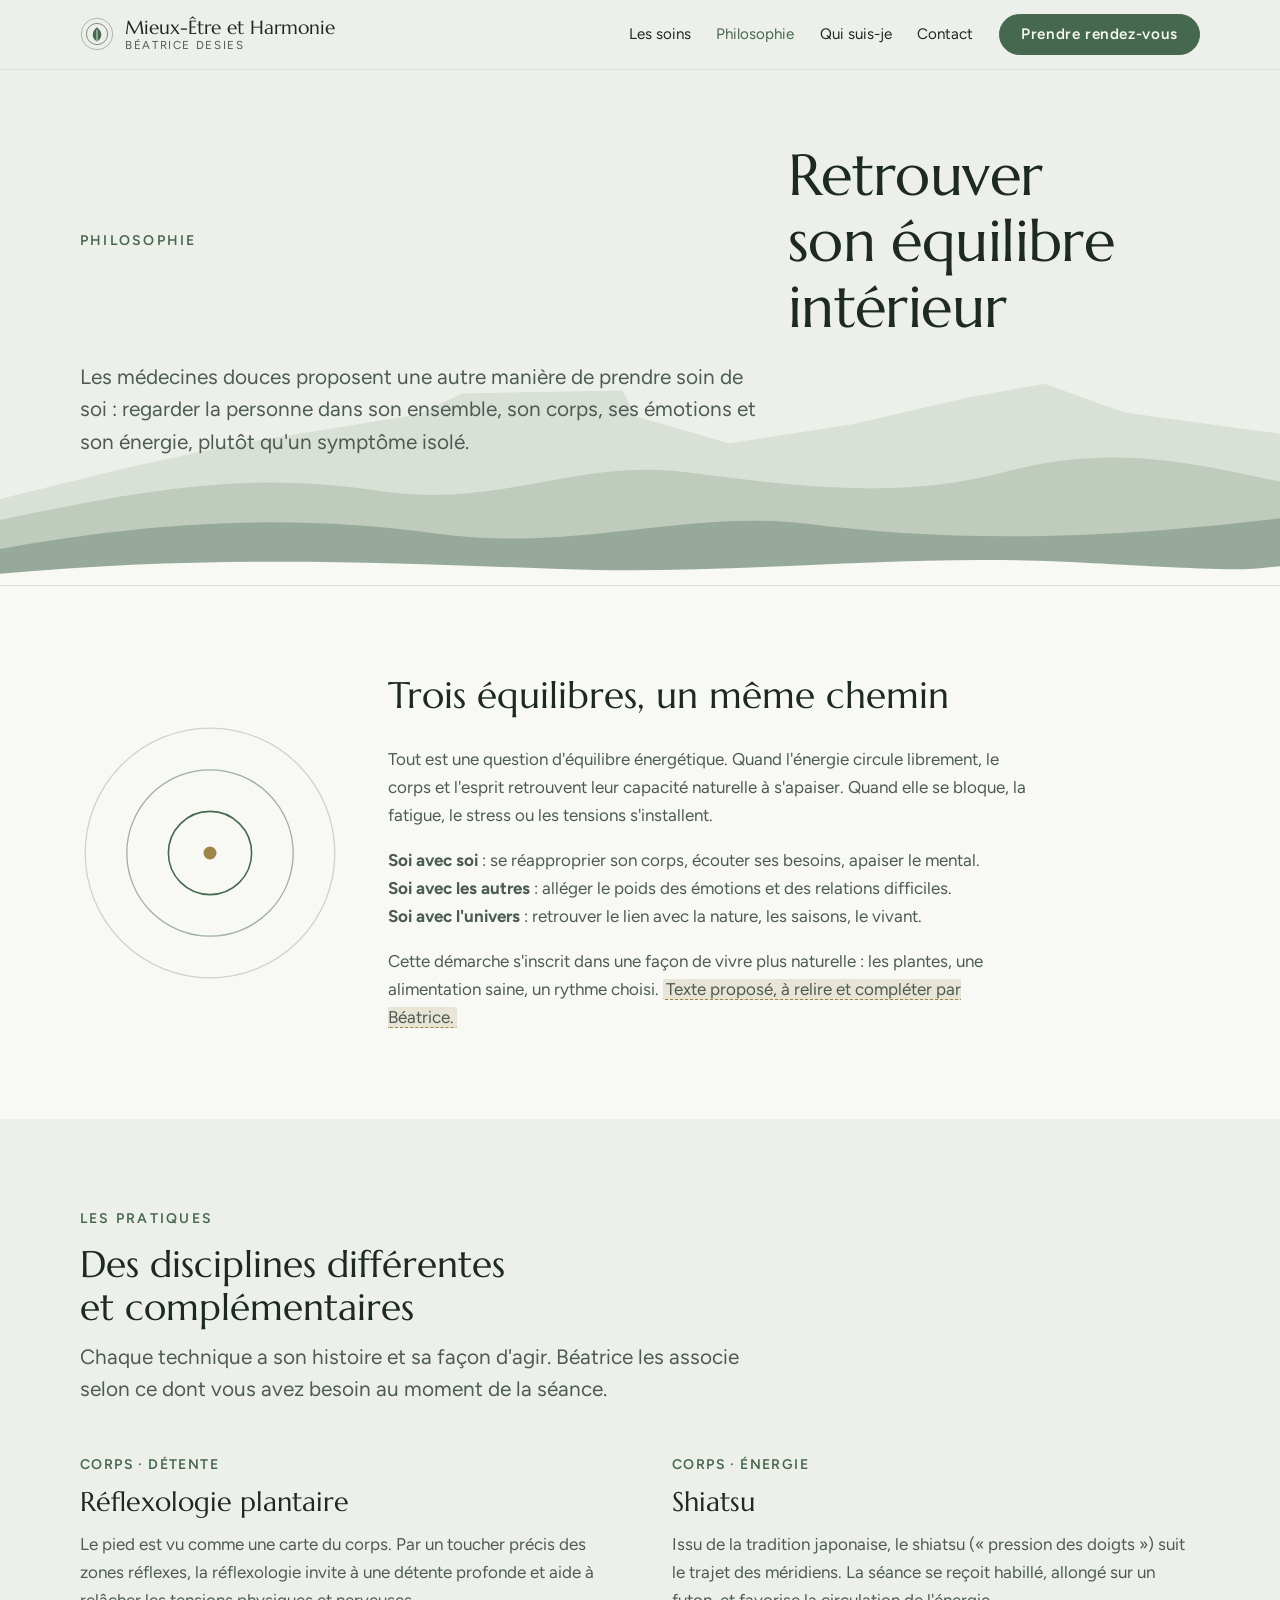
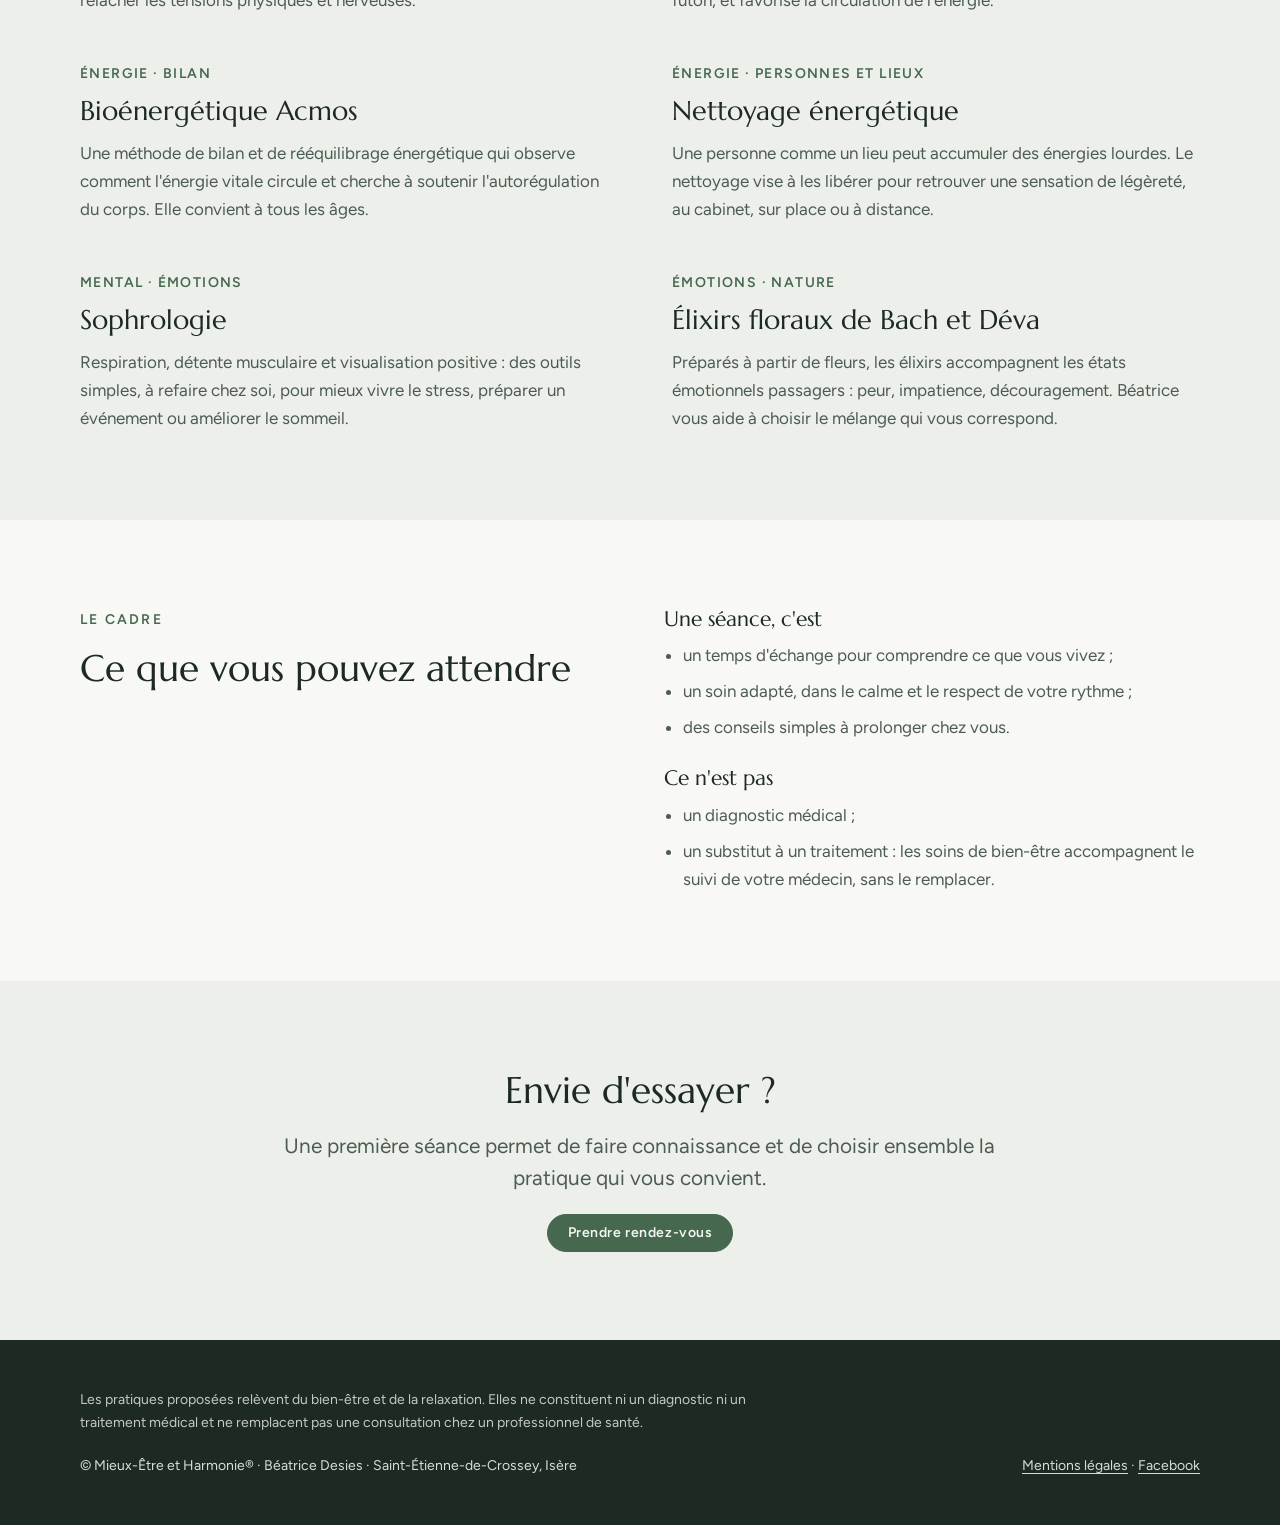
==== philosophie.html @ a3077637 "Maquette initiale du site Mieux-Être et Harmonie Accueil (soins, tarifs, réservation, FAQ, contact)," ====
<!doctype html>
<html lang="fr">
<head>
<meta charset="utf-8">
<meta name="viewport" content="width=device-width, initial-scale=1, viewport-fit=cover">
<title>Philosophie et pratiques : réflexologie, shiatsu, bioénergétique | Mieux-Être et Harmonie</title>
<meta name="claude:viewport-fit-sides" content="cover">
<meta name="description" content="L'approche de Béatrice Desies : l'équilibre énergétique avec soi, avec les autres et avec l'univers. Découvrez la réflexologie plantaire, le shiatsu, la bioénergétique Acmos, le nettoyage énergétique, la sophrologie et les élixirs floraux.">
<link rel="canonical" href="https://www.mieux-etreetharmonie.com/philosophie.html">
<link rel="icon" href="assets/favicon.svg" type="image/svg+xml">
<link rel="preconnect" href="https://fonts.googleapis.com">
<link rel="preconnect" href="https://fonts.gstatic.com" crossorigin>
<link rel="stylesheet" href="https://fonts.googleapis.com/css2?family=Figtree:wght@400;500;600&family=Marcellus&display=swap">
<link rel="stylesheet" href="assets/style.css">
</head>
<body>

<header class="site-header">
  <div class="wrap">
    <a class="brand" href="index.html" aria-label="Mieux-Être et Harmonie, accueil">
      <svg class="brand-mark" viewBox="0 0 40 40" aria-hidden="true" fill="none" stroke="currentColor">
        <circle cx="20" cy="20" r="18.5" stroke-width="1" opacity=".35"/>
        <circle cx="20" cy="20" r="12.5" stroke-width="1" opacity=".6"/>
        <path d="M20 29c-5-3-6.5-8-3.5-13 1-1.6 2.2-2.8 3.5-3.8 1.3 1 2.5 2.2 3.5 3.8 3 5 1.5 10-3.5 13Z" fill="var(--moss)" stroke="none"/>
        <path d="M20 29V15" stroke="var(--mist)" stroke-width="1"/>
      </svg>
      <span class="brand-name">Mieux-Être et Harmonie<small>Béatrice Desies</small></span>
    </a>
    <button class="nav-toggle" id="nav-toggle" aria-expanded="false" aria-controls="nav">Menu</button>
    <nav class="nav" id="nav" aria-label="Navigation principale">
      <a href="index.html#soins">Les soins</a>
      <a href="philosophie.html" aria-current="page">Philosophie</a>
      <a href="index.html#qui-suis-je">Qui suis-je</a>
      <a href="index.html#contact">Contact</a>
      <a class="btn btn-primary" href="index.html#rendez-vous">Prendre rendez-vous</a>
    </nav>
  </div>
</header>

<main>
  <section class="hero page-hero" aria-labelledby="titre">
    <div class="wrap">
      <p class="eyebrow">Philosophie</p>
      <h1 id="titre">Retrouver son équilibre intérieur</h1>
      <p class="lead">Les médecines douces proposent une autre manière de prendre soin de soi : regarder la personne dans son ensemble, son corps, ses émotions et son énergie, plutôt qu'un symptôme isolé.</p>
    </div>
    <svg class="ridges" viewBox="0 0 1440 240" preserveAspectRatio="none" aria-hidden="true">
      <path fill="var(--ridge-1)" d="M0 150 L140 118 L270 92 L390 74 L470 62 L520 40 L700 37 L716 64 L820 92 L960 72 L1090 44 L1175 30 L1265 60 L1440 82 V240 H0Z"/>
      <path fill="var(--ridge-2)" d="M0 172 C200 132 300 124 430 142 S650 108 770 122 S1010 152 1130 122 S1340 112 1440 132 V240 H0Z"/>
      <path fill="var(--ridge-3)" d="M0 202 C180 172 330 166 490 186 S770 160 910 176 S1210 196 1440 170 V240 H0Z"/>
      <path fill="var(--paper)" d="M0 228 C240 208 430 216 630 223 S1010 206 1210 216 S1390 224 1440 220 V240 H0Z"/>
    </svg>
  </section>

  <section class="band band-paper" aria-labelledby="trois">
    <div class="wrap triad">
      <svg class="ripples" viewBox="0 0 200 200" aria-hidden="true" fill="none" stroke="var(--moss)">
        <circle cx="100" cy="100" r="96" stroke-width="1" opacity=".25" class="ripple r3"/>
        <circle cx="100" cy="100" r="64" stroke-width="1" opacity=".5" class="ripple r2"/>
        <circle cx="100" cy="100" r="32" stroke-width="1.2" class="ripple r1"/>
        <circle cx="100" cy="100" r="5" fill="var(--lichen)" stroke="none"/>
      </svg>
      <div style="display:grid; gap:1.8rem; min-width:0">
        <h2 id="trois">Trois équilibres, un même chemin</h2>
        <div class="prose">
          <p>Tout est une question d'équilibre énergétique. Quand l'énergie circule librement, le corps et l'esprit retrouvent leur capacité naturelle à s'apaiser. Quand elle se bloque, la fatigue, le stress ou les tensions s'installent.</p>
          <p><strong>Soi avec soi</strong> : se réapproprier son corps, écouter ses besoins, apaiser le mental.<br>
          <strong>Soi avec les autres</strong> : alléger le poids des émotions et des relations difficiles.<br>
          <strong>Soi avec l'univers</strong> : retrouver le lien avec la nature, les saisons, le vivant.</p>
          <p>Cette démarche s'inscrit dans une façon de vivre plus naturelle : les plantes, une alimentation saine, un rythme choisi. <span class="todo">Texte proposé, à relire et compléter par Béatrice.</span></p>
        </div>
      </div>
    </div>
  </section>

  <section class="band" aria-labelledby="pratiques">
    <div class="wrap">
      <div class="section-head">
        <p class="eyebrow">Les pratiques</p>
        <h2 id="pratiques">Des disciplines différentes et complémentaires</h2>
        <p class="lead">Chaque technique a son histoire et sa façon d'agir. Béatrice les associe selon ce dont vous avez besoin au moment de la séance.</p>
      </div>
      <div class="methods">
        <article class="method">
          <p class="tag">Corps · Détente</p>
          <h3>Réflexologie plantaire</h3>
          <p>Le pied est vu comme une carte du corps. Par un toucher précis des zones réflexes, la réflexologie invite à une détente profonde et aide à relâcher les tensions physiques et nerveuses.</p>
        </article>
        <article class="method">
          <p class="tag">Corps · Énergie</p>
          <h3>Shiatsu</h3>
          <p>Issu de la tradition japonaise, le shiatsu (« pression des doigts ») suit le trajet des méridiens. La séance se reçoit habillé, allongé sur un futon, et favorise la circulation de l'énergie.</p>
        </article>
        <article class="method">
          <p class="tag">Énergie · Bilan</p>
          <h3>Bioénergétique Acmos</h3>
          <p>Une méthode de bilan et de rééquilibrage énergétique qui observe comment l'énergie vitale circule et cherche à soutenir l'autorégulation du corps. Elle convient à tous les âges.</p>
        </article>
        <article class="method">
          <p class="tag">Énergie · Personnes et lieux</p>
          <h3>Nettoyage énergétique</h3>
          <p>Une personne comme un lieu peut accumuler des énergies lourdes. Le nettoyage vise à les libérer pour retrouver une sensation de légèreté, au cabinet, sur place ou à distance.</p>
        </article>
        <article class="method">
          <p class="tag">Mental · Émotions</p>
          <h3>Sophrologie</h3>
          <p>Respiration, détente musculaire et visualisation positive : des outils simples, à refaire chez soi, pour mieux vivre le stress, préparer un événement ou améliorer le sommeil.</p>
        </article>
        <article class="method">
          <p class="tag">Émotions · Nature</p>
          <h3>Élixirs floraux de Bach et Déva</h3>
          <p>Préparés à partir de fleurs, les élixirs accompagnent les états émotionnels passagers : peur, impatience, découragement. Béatrice vous aide à choisir le mélange qui vous correspond.</p>
        </article>
      </div>
    </div>
  </section>

  <section class="band band-paper" aria-labelledby="cadre">
    <div class="wrap split">
      <div style="display:grid; gap:1rem; align-content:start">
        <p class="eyebrow">Le cadre</p>
        <h2 id="cadre">Ce que vous pouvez attendre</h2>
      </div>
      <div style="display:grid; gap:1.6rem">
        <div style="display:grid; gap:.6rem"><h3>Une séance, c'est</h3>
          <ul><li>un temps d'échange pour comprendre ce que vous vivez ;</li><li>un soin adapté, dans le calme et le respect de votre rythme ;</li><li>des conseils simples à prolonger chez vous.</li></ul></div>
        <div style="display:grid; gap:.6rem"><h3>Ce n'est pas</h3>
          <ul><li>un diagnostic médical ;</li><li>un substitut à un traitement : les soins de bien-être accompagnent le suivi de votre médecin, sans le remplacer.</li></ul></div>
      </div>
    </div>
  </section>

  <section class="band" aria-labelledby="cta">
    <div class="wrap cta-band">
      <h2 id="cta">Envie d'essayer ?</h2>
      <p class="lead">Une première séance permet de faire connaissance et de choisir ensemble la pratique qui vous convient.</p>
      <a class="btn btn-primary" href="index.html#rendez-vous">Prendre rendez-vous</a>
    </div>
  </section>
</main>

<footer class="site-footer">
  <div class="wrap">
    <p class="disclaimer">Les pratiques proposées relèvent du bien-être et de la relaxation. Elles ne constituent ni un diagnostic ni un traitement médical et ne remplacent pas une consultation chez un professionnel de santé.</p>
    <div class="footer-row">
      <span>© Mieux-Être et Harmonie® · Béatrice Desies · Saint-Étienne-de-Crossey, Isère</span>
      <span><a href="mentions-legales.html">Mentions légales</a> · <a href="https://www.facebook.com/mieuxetreetharmonie" target="_blank" rel="noopener">Facebook</a></span>
    </div>
  </div>
</footer>

<script src="assets/main.js"></script>
</body>
</html>
---- assets/style.css ----
/* Mieux-Être et Harmonie — feuille de style commune
   Concept : « Sentier de Chartreuse » — une page calme qui descend comme un chemin,
   brume vert-de-gris, crêtes calcaires du massif, une seule touche dorée (lichen). */
:root {
  --mist: #edf0ea;        /* fond : brume du matin */
  --paper: #f8f9f5;       /* surfaces claires */
  --ink: #1d2a23;         /* texte principal : sapin profond */
  --ink-soft: #4c5b53;    /* texte secondaire */
  --moss: #46684f;        /* accent : mousse */
  --moss-strong: #34513d;
  --lichen: #a08549;      /* touche chaude, avec parcimonie */
  --line: #cdd5ca;
  --ridge-1: #d9e0d6;
  --ridge-2: #bfcbbd;
  --ridge-3: #97a99a;
  --ridge-4: #5f7765;
  --on-moss: #f4f7f2;

  --font-display: "Marcellus", "Cormorant Garamond", Georgia, serif;
  --font-body: "Figtree", "Segoe UI", system-ui, -apple-system, sans-serif;

  --step--1: 0.875rem;
  --step-0: 1.0625rem;
  --step-1: 1.3rem;
  --step-2: 1.7rem;
  --step-3: 2.3rem;
  --step-4: clamp(2.3rem, 5.2vw, 3.6rem);

  --radius: 6px;
  --wrap: 72rem;
}
@media (prefers-color-scheme: dark) {
  :root:not([data-theme="light"]) {
    --mist: #121a16; --paper: #18221d; --ink: #e2e9e1; --ink-soft: #a7b5ab;
    --moss: #8fb597; --moss-strong: #a9cbb0; --lichen: #cdb47c; --line: #2b3a31;
    --ridge-1: #1f2d26; --ridge-2: #27392f; --ridge-3: #32493c; --ridge-4: #3f594a;
    --on-moss: #102017; color-scheme: dark;
  }
}
:root[data-theme="dark"] {
  --mist: #121a16; --paper: #18221d; --ink: #e2e9e1; --ink-soft: #a7b5ab;
  --moss: #8fb597; --moss-strong: #a9cbb0; --lichen: #cdb47c; --line: #2b3a31;
  --ridge-1: #1f2d26; --ridge-2: #27392f; --ridge-3: #32493c; --ridge-4: #3f594a;
  --on-moss: #102017; color-scheme: dark;
}

*, *::before, *::after { box-sizing: border-box; }
html { scroll-behavior: smooth; }
@media (prefers-reduced-motion: reduce) { html { scroll-behavior: auto; } *, *::before, *::after { animation: none !important; transition: none !important; } }
body {
  margin: 0; background: var(--mist); color: var(--ink);
  font-family: var(--font-body); font-size: var(--step-0); line-height: 1.65;
  -webkit-font-smoothing: antialiased;
}
img { max-width: 100%; display: block; }
a { color: var(--moss-strong); text-underline-offset: 3px; }
a:focus-visible, button:focus-visible, input:focus-visible, summary:focus-visible, select:focus-visible {
  outline: 2px solid var(--lichen); outline-offset: 3px; border-radius: 3px;
}
h1, h2, h3 { font-family: var(--font-display); font-weight: 400; line-height: 1.15; text-wrap: balance; margin: 0; }
h1 { font-size: var(--step-4); letter-spacing: -0.01em; }
h2 { font-size: var(--step-3); }
h3 { font-size: var(--step-1); }
p { margin: 0; }
.wrap {
  max-width: var(--wrap); margin-inline: auto;
  padding-left: max(16px, env(safe-area-inset-left, 0px));
  padding-right: max(16px, env(safe-area-inset-right, 0px));
}
.eyebrow {
  font-size: var(--step--1); letter-spacing: 0.16em; text-transform: uppercase;
  color: var(--moss); font-weight: 600;
}
.lead { font-size: var(--step-1); color: var(--ink-soft); line-height: 1.55; max-width: 36em; }
.prose { max-width: 38em; display: grid; gap: 1em; color: var(--ink-soft); }
.todo { /* contenu à confirmer par Béatrice — visible uniquement dans la maquette */
  background: color-mix(in srgb, var(--lichen) 18%, transparent);
  border-bottom: 1px dashed var(--lichen); padding: 0 0.2em; border-radius: 2px;
}

/* Boutons */
.btn {
  display: inline-flex; align-items: center; gap: 0.5em; padding: 0.8em 1.4em;
  border-radius: 999px; font: 600 var(--step--1)/1 var(--font-body); letter-spacing: 0.04em;
  text-decoration: none; border: 1px solid var(--moss); cursor: pointer; transition: background .2s, color .2s;
}
.btn-primary { background: var(--moss); color: var(--on-moss); }
.btn-primary:hover { background: var(--moss-strong); border-color: var(--moss-strong); }
.btn-ghost { background: transparent; color: var(--moss-strong); }
.btn-ghost:hover { background: color-mix(in srgb, var(--moss) 10%, transparent); }

/* En-tête */
body::before { content: ""; position: fixed; inset: 0 0 auto; height: env(safe-area-inset-top, 0px); z-index: 10; background: var(--mist); }
.site-header {
  position: sticky; top: env(safe-area-inset-top, 0px); z-index: 5;
  background: color-mix(in srgb, var(--mist) 88%, transparent);
  backdrop-filter: blur(10px); border-bottom: 1px solid color-mix(in srgb, var(--line) 60%, transparent);
}
.site-header .wrap { display: flex; align-items: center; justify-content: space-between; gap: 1rem; padding-block: 0.85rem; }
.brand { display: flex; align-items: center; gap: 0.7rem; text-decoration: none; color: var(--ink); }
.brand-mark { width: 34px; height: 34px; flex: none; }
.brand-name { font-family: var(--font-display); font-size: 1.2rem; line-height: 1.1; }
.brand-name small { display: block; font-family: var(--font-body); font-size: 0.72rem; letter-spacing: 0.14em; text-transform: uppercase; color: var(--ink-soft); }
.nav { display: flex; align-items: center; gap: 1.6rem; }
.nav a { color: var(--ink); text-decoration: none; font-size: 0.95rem; }
.nav a:hover, .nav a[aria-current="page"] { color: var(--moss); }
.nav .btn { color: var(--on-moss); }
.nav-toggle { display: none; background: none; border: 1px solid var(--line); color: var(--ink); border-radius: 999px; padding: 0.5em 1em; font: inherit; font-size: 0.9rem; cursor: pointer; }
@media (max-width: 860px) {
  .nav-toggle { display: inline-block; }
  .nav { display: none; position: absolute; inset: 100% 0 auto; flex-direction: column; align-items: stretch; gap: 0;
    background: var(--paper); border-bottom: 1px solid var(--line);
    padding: 0.5rem max(16px, env(safe-area-inset-right, 0px)) 1rem max(16px, env(safe-area-inset-left, 0px)); }
  .nav.open { display: flex; }
  .nav a { padding: 0.75rem 0; border-bottom: 1px solid var(--line); }
  .nav .btn { margin-top: 0.8rem; justify-content: center; border-bottom: 1px solid var(--moss); }
}

/* Héros */
.hero { position: relative; overflow: hidden; }
.hero .wrap { display: grid; grid-template-columns: 1.25fr 0.75fr; gap: 3rem; align-items: center; padding-block: 4.5rem 9rem; position: relative; z-index: 1; }
.hero-text { display: grid; gap: 1.4rem; min-width: 0; }
.hero-text h1 em { font-style: normal; color: var(--moss); }
.hero-actions { display: flex; flex-wrap: wrap; gap: 0.8rem; }
.hero-place { display: flex; flex-wrap: wrap; gap: 0.4rem 1.2rem; font-size: var(--step--1); color: var(--ink-soft); }
.hero-place span::before { content: "◦ "; color: var(--lichen); }
.arch {
  aspect-ratio: 4 / 5; width: 100%; max-width: 340px; justify-self: end; border-radius: 999px 999px var(--radius) var(--radius);
  background: linear-gradient(170deg, var(--ridge-2), var(--ridge-3));
  display: grid; place-items: end center; padding: 1.5rem; text-align: center;
  color: var(--ink); font-size: var(--step--1); border: 1px solid var(--line);
}
.arch span { background: color-mix(in srgb, var(--paper) 80%, transparent); padding: 0.35em 0.8em; border-radius: 999px; }
.ridges { position: absolute; inset: auto 0 0; width: 100%; height: clamp(120px, 18vw, 240px); z-index: 0; }

/* Sections */
section { scroll-margin-top: 80px; }
.band { padding-block: 5.5rem; }
.band-paper { background: var(--paper); }
.section-head { display: grid; gap: 0.8rem; margin-bottom: 3rem; max-width: 42rem; }

/* Triade de l'équilibre */
.triad { display: grid; grid-template-columns: auto 1fr; gap: 3rem; align-items: center; }
.ripples { width: min(260px, 60vw); height: auto; }
.triad-list { display: grid; grid-template-columns: repeat(3, minmax(0, 1fr)); gap: 2rem; }
.triad-list div { display: grid; gap: 0.5rem; border-top: 1px solid var(--line); padding-top: 1.2rem; }
.triad-list strong { font-family: var(--font-display); font-weight: 400; font-size: var(--step-1); }
.triad-list p { color: var(--ink-soft); font-size: 0.98rem; }
.quote { font-family: var(--font-display); font-size: var(--step-2); line-height: 1.3; max-width: 26em; }
.quote::before { content: "« "; color: var(--lichen); }
.quote::after { content: " »"; color: var(--lichen); }

/* Carte des soins */
.menu { display: grid; gap: 3.5rem; }
.menu-group { display: grid; grid-template-columns: 14rem 1fr; gap: 2rem; }
.menu-group > h3 { font-family: var(--font-body); font-size: var(--step--1); letter-spacing: 0.16em; text-transform: uppercase; color: var(--moss); font-weight: 600; padding-top: 0.4rem; }
.menu-items { display: grid; }
.soin { display: grid; grid-template-columns: 1fr auto; gap: 0.4rem 2rem; padding-block: 1.4rem; border-bottom: 1px solid var(--line); }
.soin:first-child { border-top: 1px solid var(--line); }
.soin h4 { font-family: var(--font-display); font-weight: 400; font-size: var(--step-2); margin: 0; line-height: 1.2; }
.soin p { color: var(--ink-soft); grid-column: 1; max-width: 36em; }
.soin .price { grid-column: 2; grid-row: 1 / span 2; text-align: right; font-variant-numeric: tabular-nums; display: grid; align-content: start; gap: 0.2rem; }
.price b { font-family: var(--font-display); font-weight: 400; font-size: var(--step-2); color: var(--ink); }
.price small { color: var(--ink-soft); font-size: var(--step--1); }
.soin .more { grid-column: 1; font-size: var(--step--1); }
.menu-note { color: var(--ink-soft); font-size: var(--step--1); margin-top: 2rem; max-width: 46em; }

/* Qui suis-je */
.about { display: grid; grid-template-columns: 0.8fr 1.2fr; gap: 4rem; align-items: start; }
.photo-ph {
  aspect-ratio: 4 / 5; max-width: 100%; border-radius: var(--radius); border: 1px dashed var(--ridge-3);
  background: repeating-linear-gradient(135deg, transparent 0 14px, color-mix(in srgb, var(--ridge-2) 40%, transparent) 14px 15px);
  display: grid; place-items: center; text-align: center; padding: 1.5rem; color: var(--ink-soft); font-size: var(--step--1);
}
.about-text { display: grid; gap: 1.5rem; min-width: 0; }
.stat { display: flex; align-items: baseline; gap: 0.8rem; }
.stat b { font-family: var(--font-display); font-weight: 400; font-size: 3.4rem; line-height: 1; color: var(--moss); }
.certs { display: flex; flex-wrap: wrap; gap: 0.5rem; padding: 0; margin: 0; list-style: none; }
.certs li { border: 1px solid var(--line); border-radius: 999px; padding: 0.3em 0.9em; font-size: var(--step--1); letter-spacing: 0.06em; background: var(--mist); }

/* Infos pratiques */
.practical { display: grid; grid-template-columns: repeat(3, minmax(0, 1fr)); gap: 2.5rem; }
.practical div { display: grid; gap: 0.6rem; align-content: start; }
.practical svg { width: 30px; height: 30px; color: var(--moss); }
.practical p { color: var(--ink-soft); }

/* Réservation (maquette) */
.booking { display: grid; grid-template-columns: 1fr 1.3fr; gap: 3rem; align-items: start; }
.booking-intro { display: grid; gap: 1.2rem; }
.booker { background: var(--paper); border: 1px solid var(--line); border-radius: 12px; padding: 1.6rem; display: grid; gap: 1.5rem; min-width: 0; }
.booker fieldset { border: 0; margin: 0; padding: 0; display: grid; gap: 0.7rem; min-width: 0; }
.booker legend { font-size: var(--step--1); letter-spacing: 0.14em; text-transform: uppercase; color: var(--moss); font-weight: 600; margin-bottom: 0.7rem; padding: 0; }
.chips { display: flex; flex-wrap: wrap; gap: 0.5rem; }
.chip { position: relative; }
.chip input { position: absolute; opacity: 0; inset: 0; cursor: pointer; }
.chip span { display: inline-block; border: 1px solid var(--line); border-radius: 999px; padding: 0.45em 1em; font-size: 0.92rem; background: var(--mist); transition: all .15s; }
.chip input:checked + span { background: var(--moss); color: var(--on-moss); border-color: var(--moss); }
.chip input:focus-visible + span { outline: 2px solid var(--lichen); outline-offset: 2px; }
.chip input:disabled + span { opacity: 0.4; text-decoration: line-through; }
.days { display: grid; grid-auto-flow: column; grid-auto-columns: 4.2rem; gap: 0.5rem; overflow-x: auto; padding-bottom: 0.4rem; }
.day span { display: grid; text-align: center; padding: 0.5em 0; line-height: 1.25; border-radius: 10px; }
.day small { font-size: 0.72rem; letter-spacing: 0.08em; text-transform: uppercase; color: inherit; opacity: 0.8; }
.day b { font-family: var(--font-display); font-weight: 400; font-size: 1.35rem; }
.field-row { display: grid; grid-template-columns: 1fr 1fr; gap: 0.8rem; }
.field { display: grid; gap: 0.3rem; font-size: var(--step--1); color: var(--ink-soft); }
.field input { font: inherit; font-size: 1rem; padding: 0.65em 0.8em; border: 1px solid var(--line); border-radius: var(--radius); background: var(--mist); color: var(--ink); min-width: 0; }
.summary { border-top: 1px solid var(--line); padding-top: 1.2rem; display: flex; flex-wrap: wrap; justify-content: space-between; align-items: center; gap: 1rem; }
.summary p { color: var(--ink-soft); font-size: 0.95rem; min-width: 0; }
.summary strong { color: var(--ink); font-weight: 600; }
.confirm { background: color-mix(in srgb, var(--moss) 12%, transparent); border: 1px solid var(--moss); border-radius: var(--radius); padding: 1rem 1.2rem; font-size: 0.95rem; }
.mock-flag { font-size: 0.78rem; color: var(--lichen); letter-spacing: 0.08em; text-transform: uppercase; }

/* FAQ */
.faq { display: grid; max-width: 48rem; }
.faq details { border-bottom: 1px solid var(--line); padding-block: 1.1rem; }
.faq summary { cursor: pointer; font-family: var(--font-display); font-size: var(--step-1); list-style: none; display: flex; justify-content: space-between; gap: 1rem; }
.faq summary::-webkit-details-marker { display: none; }
.faq summary::after { content: "+"; color: var(--moss); font-family: var(--font-body); }
.faq details[open] summary::after { content: "–"; }
.faq details p { color: var(--ink-soft); margin-top: 0.8rem; max-width: 42em; }

/* Contact */
.contact { display: grid; grid-template-columns: 1fr 1fr; gap: 3rem; }
.contact dl { display: grid; grid-template-columns: auto 1fr; gap: 0.9rem 1.5rem; margin: 0; }
.contact dt { font-size: var(--step--1); letter-spacing: 0.14em; text-transform: uppercase; color: var(--moss); font-weight: 600; padding-top: 0.2rem; }
.contact dd { margin: 0; user-select: all; min-width: 0; overflow-wrap: anywhere; }
.zone { color: var(--ink-soft); display: grid; gap: 1rem; }

/* Pied de page */
.site-footer { background: var(--ink); color: var(--mist); padding-block: 3rem; font-size: var(--step--1); }
.site-footer .wrap { display: grid; gap: 1.2rem; }
.site-footer a { color: inherit; }
.site-footer .disclaimer { max-width: 52em; opacity: 0.8; }
.footer-row { display: flex; flex-wrap: wrap; justify-content: space-between; gap: 1rem; opacity: 0.9; }

/* Page Philosophie */
.page-hero .wrap { padding-block: 4.5rem 8rem; display: grid; gap: 1.3rem; position: relative; z-index: 1; }
.methods { display: grid; grid-template-columns: repeat(2, minmax(0, 1fr)); gap: 3rem 4rem; }
.method { display: grid; gap: 0.7rem; align-content: start; }
.method h3 { font-size: var(--step-2); }
.method p { color: var(--ink-soft); }
.method .tag { font-size: var(--step--1); color: var(--moss); letter-spacing: 0.1em; text-transform: uppercase; font-weight: 600; }
.split { display: grid; grid-template-columns: 1fr 1fr; gap: 3rem; }
.split ul { margin: 0; padding-left: 1.1em; color: var(--ink-soft); display: grid; gap: 0.5rem; }
.cta-band { text-align: center; display: grid; justify-items: center; gap: 1.2rem; }

/* Responsive */
@media (max-width: 860px) {
  .hero .wrap, .about, .booking, .contact, .triad, .split { grid-template-columns: 1fr; }
  .hero .wrap { padding-block: 3rem 7rem; gap: 2rem; }
  .arch { max-width: 230px; justify-self: start; }
  .menu-group { grid-template-columns: 1fr; gap: 1rem; }
  .triad-list, .practical, .methods { grid-template-columns: 1fr; gap: 1.8rem; }
  .ripples { width: 180px; }
  .band { padding-block: 4rem; }
  .photo-ph { max-width: 320px; }
}
@media (max-width: 520px) {
  .soin { grid-template-columns: 1fr; }
  .soin .price { grid-column: 1; grid-row: auto; text-align: left; grid-auto-flow: column; justify-content: start; align-items: baseline; gap: 0.6rem; }
  .field-row { grid-template-columns: 1fr; }
  .contact dl { grid-template-columns: 1fr; gap: 0.2rem; }
  .contact dd { margin-bottom: 0.8rem; }
}

/* Respiration lente des cercles (seul mouvement du site) */
.ripple { transform-origin: 100px 100px; animation: breathe 8s ease-in-out infinite; }
.ripple.r2 { animation-delay: .6s; }
.ripple.r3 { animation-delay: 1.2s; }
@keyframes breathe { 0%, 100% { transform: scale(1); } 50% { transform: scale(1.045); } }
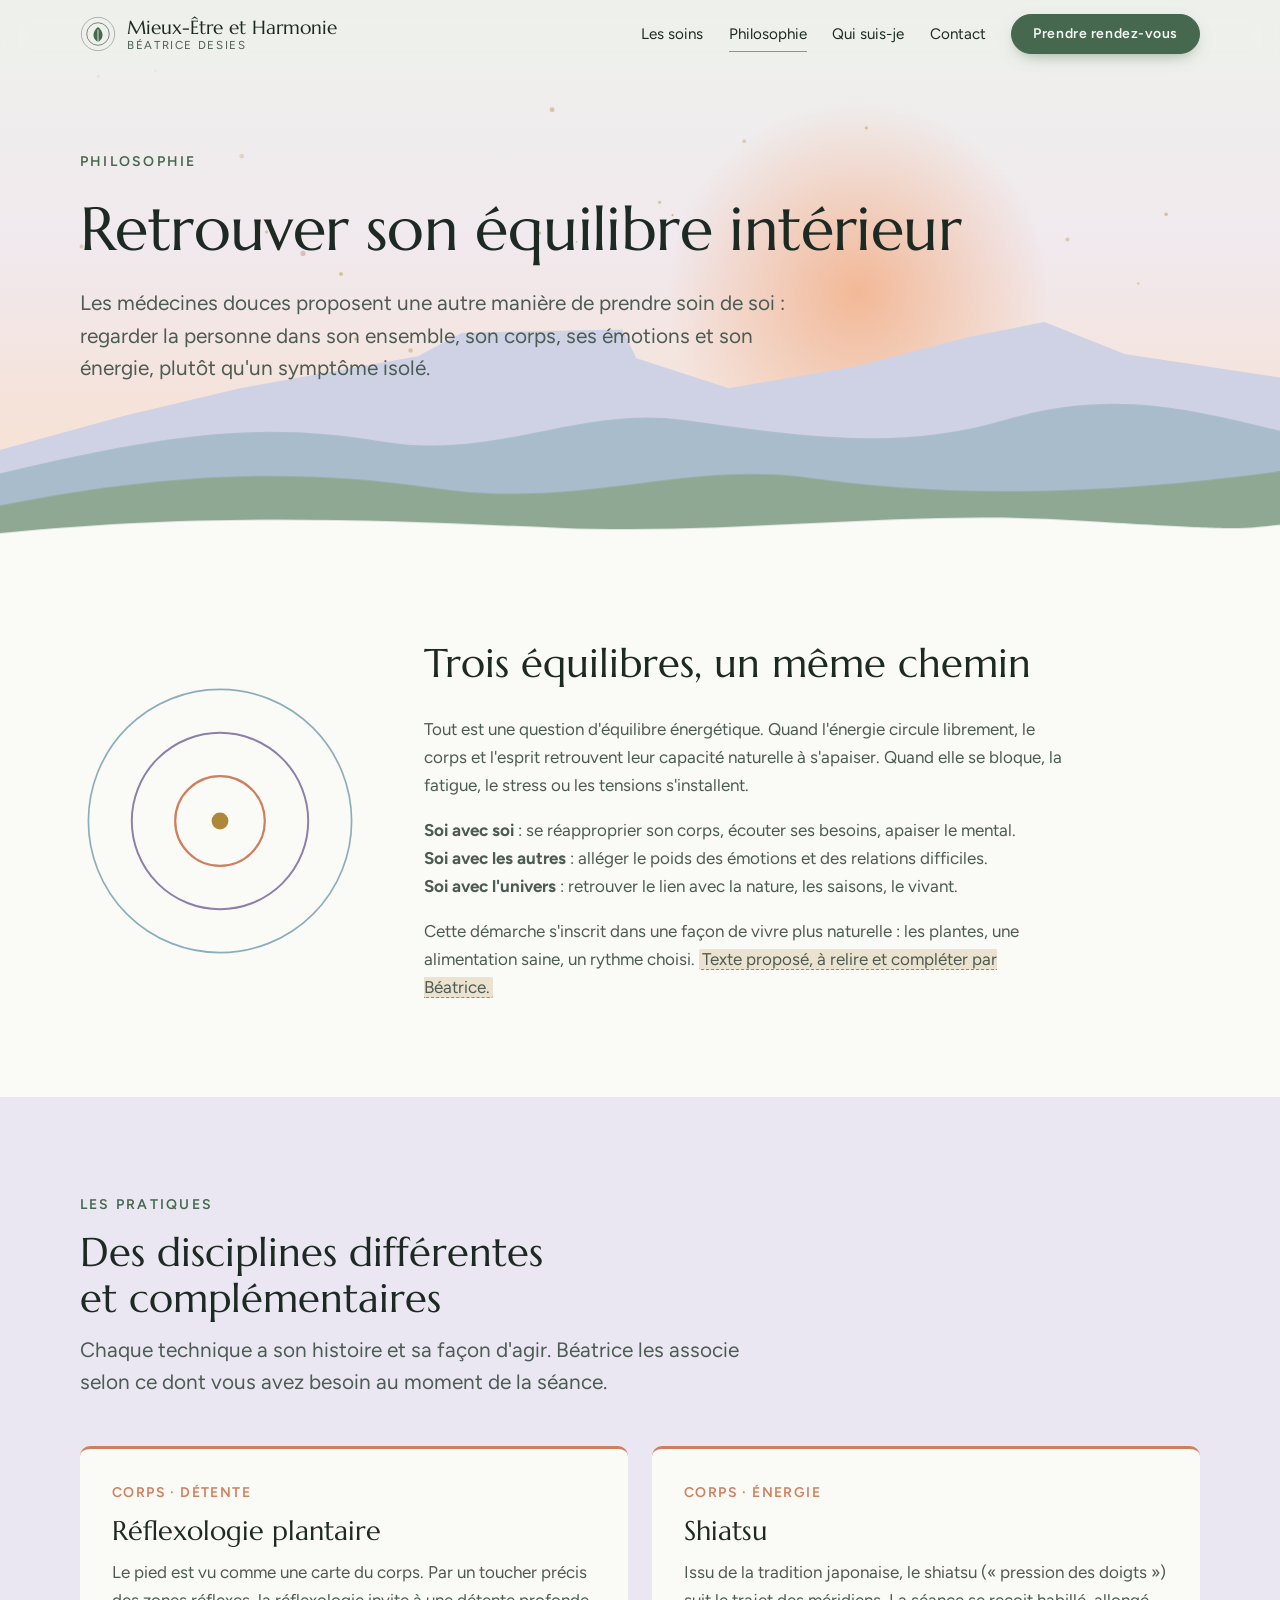
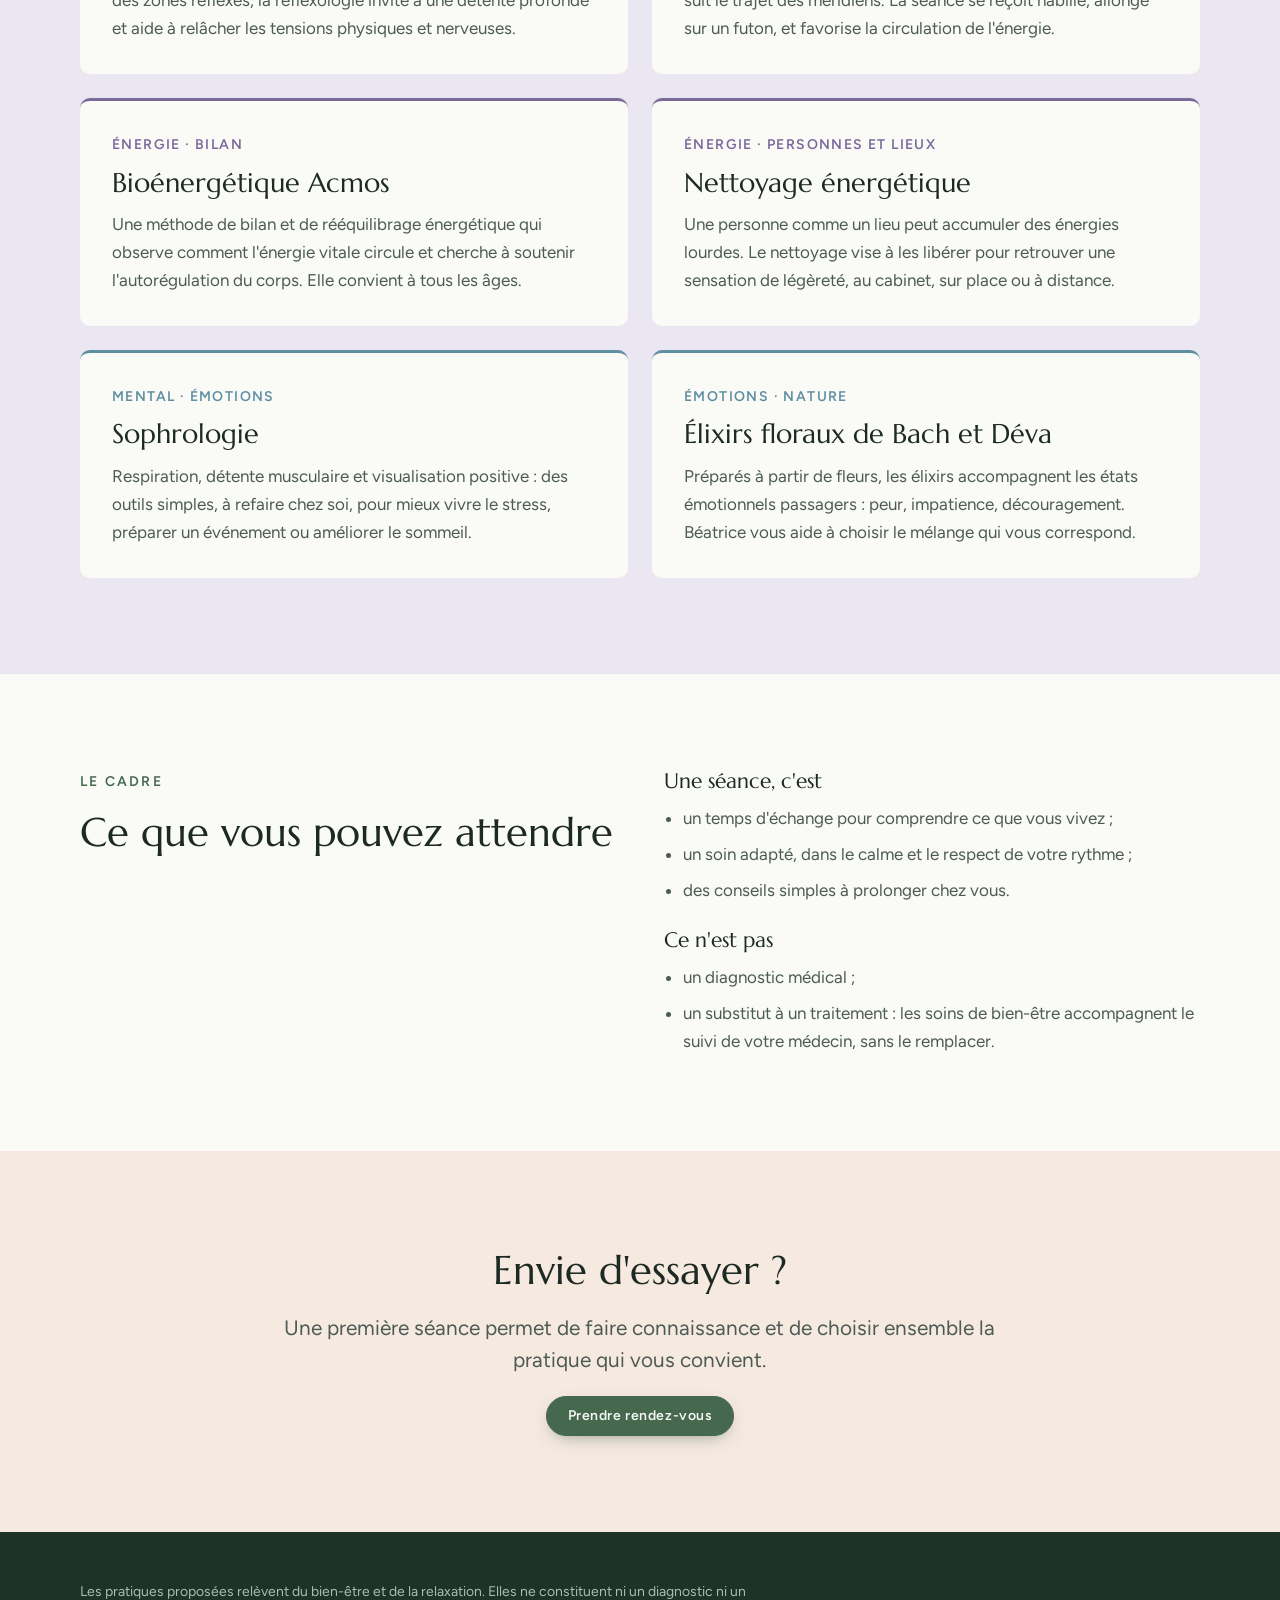
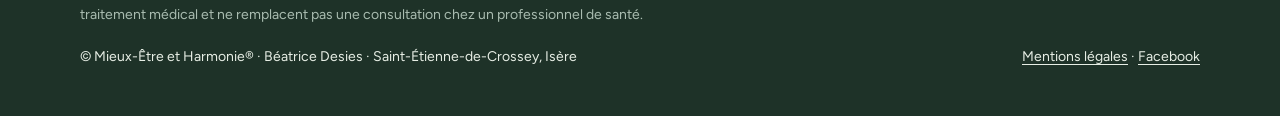
==== commit af26cf52: "Direction artistique plus vivante : palette élargie et animations Palette « aube sur la Chartreuse »" ====
--- a/philosophie.html
+++ b/philosophie.html
@@ -12,6 +12,7 @@
 <link rel="preconnect" href="https://fonts.gstatic.com" crossorigin>
 <link rel="stylesheet" href="https://fonts.googleapis.com/css2?family=Figtree:wght@400;500;600&family=Marcellus&display=swap">
 <link rel="stylesheet" href="assets/style.css">
+<script>document.documentElement.classList.add('js')</script>
 </head>
 <body>
 
@@ -39,28 +40,32 @@
 
 <main>
   <section class="hero page-hero" aria-labelledby="titre">
+    <div class="sun" aria-hidden="true"></div>
+    <canvas class="motes" aria-hidden="true"></canvas>
     <div class="wrap">
+      <div class="hero-text">
       <p class="eyebrow">Philosophie</p>
       <h1 id="titre">Retrouver son équilibre intérieur</h1>
       <p class="lead">Les médecines douces proposent une autre manière de prendre soin de soi : regarder la personne dans son ensemble, son corps, ses émotions et son énergie, plutôt qu'un symptôme isolé.</p>
+      </div>
     </div>
     <svg class="ridges" viewBox="0 0 1440 240" preserveAspectRatio="none" aria-hidden="true">
-      <path fill="var(--ridge-1)" d="M0 150 L140 118 L270 92 L390 74 L470 62 L520 40 L700 37 L716 64 L820 92 L960 72 L1090 44 L1175 30 L1265 60 L1440 82 V240 H0Z"/>
-      <path fill="var(--ridge-2)" d="M0 172 C200 132 300 124 430 142 S650 108 770 122 S1010 152 1130 122 S1340 112 1440 132 V240 H0Z"/>
-      <path fill="var(--ridge-3)" d="M0 202 C180 172 330 166 490 186 S770 160 910 176 S1210 196 1440 170 V240 H0Z"/>
+      <path data-depth="0.18" fill="var(--ridge-1)" d="M0 150 L140 118 L270 92 L390 74 L470 62 L520 40 L700 37 L716 64 L820 92 L960 72 L1090 44 L1175 30 L1265 60 L1440 82 V240 H0Z"/>
+      <path data-depth="0.11" fill="var(--ridge-2)" d="M0 172 C200 132 300 124 430 142 S650 108 770 122 S1010 152 1130 122 S1340 112 1440 132 V240 H0Z"/>
+      <path data-depth="0.05" fill="var(--ridge-3)" d="M0 202 C180 172 330 166 490 186 S770 160 910 176 S1210 196 1440 170 V240 H0Z"/>
       <path fill="var(--paper)" d="M0 228 C240 208 430 216 630 223 S1010 206 1210 216 S1390 224 1440 220 V240 H0Z"/>
     </svg>
   </section>
 
   <section class="band band-paper" aria-labelledby="trois">
     <div class="wrap triad">
-      <svg class="ripples" viewBox="0 0 200 200" aria-hidden="true" fill="none" stroke="var(--moss)">
-        <circle cx="100" cy="100" r="96" stroke-width="1" opacity=".25" class="ripple r3"/>
-        <circle cx="100" cy="100" r="64" stroke-width="1" opacity=".5" class="ripple r2"/>
-        <circle cx="100" cy="100" r="32" stroke-width="1.2" class="ripple r1"/>
-        <circle cx="100" cy="100" r="5" fill="var(--lichen)" stroke="none"/>
+      <svg class="ripples reveal" viewBox="0 0 200 200" aria-hidden="true" fill="none">
+        <circle cx="100" cy="100" r="94" stroke="var(--sky)" stroke-width="1.2" opacity=".7" class="ripple r3"/>
+        <circle cx="100" cy="100" r="63" stroke="var(--heather)" stroke-width="1.4" opacity=".85" class="ripple r2"/>
+        <circle cx="100" cy="100" r="32" stroke="var(--dawn)" stroke-width="1.6" class="ripple r1"/>
+        <circle cx="100" cy="100" r="6" fill="var(--gold)"/>
       </svg>
-      <div style="display:grid; gap:1.8rem; min-width:0">
+      <div class="reveal" style="display:grid; gap:1.8rem; min-width:0; --d:.15s">
         <h2 id="trois">Trois équilibres, un même chemin</h2>
         <div class="prose">
           <p>Tout est une question d'équilibre énergétique. Quand l'énergie circule librement, le corps et l'esprit retrouvent leur capacité naturelle à s'apaiser. Quand elle se bloque, la fatigue, le stress ou les tensions s'installent.</p>
@@ -73,40 +78,40 @@
     </div>
   </section>
 
-  <section class="band" aria-labelledby="pratiques">
+  <section class="band band-heather" aria-labelledby="pratiques">
     <div class="wrap">
-      <div class="section-head">
+      <div class="section-head reveal">
         <p class="eyebrow">Les pratiques</p>
         <h2 id="pratiques">Des disciplines différentes et complémentaires</h2>
         <p class="lead">Chaque technique a son histoire et sa façon d'agir. Béatrice les associe selon ce dont vous avez besoin au moment de la séance.</p>
       </div>
       <div class="methods">
-        <article class="method">
+        <article class="method c-dawn reveal" style="--d:0.00s">
           <p class="tag">Corps · Détente</p>
           <h3>Réflexologie plantaire</h3>
           <p>Le pied est vu comme une carte du corps. Par un toucher précis des zones réflexes, la réflexologie invite à une détente profonde et aide à relâcher les tensions physiques et nerveuses.</p>
         </article>
-        <article class="method">
+        <article class="method c-dawn reveal" style="--d:0.12s">
           <p class="tag">Corps · Énergie</p>
           <h3>Shiatsu</h3>
           <p>Issu de la tradition japonaise, le shiatsu (« pression des doigts ») suit le trajet des méridiens. La séance se reçoit habillé, allongé sur un futon, et favorise la circulation de l'énergie.</p>
         </article>
-        <article class="method">
+        <article class="method c-heather reveal" style="--d:0.00s">
           <p class="tag">Énergie · Bilan</p>
           <h3>Bioénergétique Acmos</h3>
           <p>Une méthode de bilan et de rééquilibrage énergétique qui observe comment l'énergie vitale circule et cherche à soutenir l'autorégulation du corps. Elle convient à tous les âges.</p>
         </article>
-        <article class="method">
+        <article class="method c-heather reveal" style="--d:0.12s">
           <p class="tag">Énergie · Personnes et lieux</p>
           <h3>Nettoyage énergétique</h3>
           <p>Une personne comme un lieu peut accumuler des énergies lourdes. Le nettoyage vise à les libérer pour retrouver une sensation de légèreté, au cabinet, sur place ou à distance.</p>
         </article>
-        <article class="method">
+        <article class="method c-sky reveal" style="--d:0.00s">
           <p class="tag">Mental · Émotions</p>
           <h3>Sophrologie</h3>
           <p>Respiration, détente musculaire et visualisation positive : des outils simples, à refaire chez soi, pour mieux vivre le stress, préparer un événement ou améliorer le sommeil.</p>
         </article>
-        <article class="method">
+        <article class="method c-sky reveal" style="--d:0.12s">
           <p class="tag">Émotions · Nature</p>
           <h3>Élixirs floraux de Bach et Déva</h3>
           <p>Préparés à partir de fleurs, les élixirs accompagnent les états émotionnels passagers : peur, impatience, découragement. Béatrice vous aide à choisir le mélange qui vous correspond.</p>
@@ -117,11 +122,11 @@
 
   <section class="band band-paper" aria-labelledby="cadre">
     <div class="wrap split">
-      <div style="display:grid; gap:1rem; align-content:start">
+      <div class="reveal" style="display:grid; gap:1rem; align-content:start">
         <p class="eyebrow">Le cadre</p>
         <h2 id="cadre">Ce que vous pouvez attendre</h2>
       </div>
-      <div style="display:grid; gap:1.6rem">
+      <div class="reveal" style="display:grid; gap:1.6rem; --d:.15s">
         <div style="display:grid; gap:.6rem"><h3>Une séance, c'est</h3>
           <ul><li>un temps d'échange pour comprendre ce que vous vivez ;</li><li>un soin adapté, dans le calme et le respect de votre rythme ;</li><li>des conseils simples à prolonger chez vous.</li></ul></div>
         <div style="display:grid; gap:.6rem"><h3>Ce n'est pas</h3>
@@ -130,8 +135,8 @@
     </div>
   </section>
 
-  <section class="band" aria-labelledby="cta">
-    <div class="wrap cta-band">
+  <section class="band band-dawn" aria-labelledby="cta">
+    <div class="wrap cta-band reveal">
       <h2 id="cta">Envie d'essayer ?</h2>
       <p class="lead">Une première séance permet de faire connaissance et de choisir ensemble la pratique qui vous convient.</p>
       <a class="btn btn-primary" href="index.html#rendez-vous">Prendre rendez-vous</a>
--- a/assets/style.css
+++ b/assets/style.css
@@ -1,63 +1,82 @@
 /* Mieux-Être et Harmonie — feuille de style commune
-   Concept : « Sentier de Chartreuse » — une page calme qui descend comme un chemin,
-   brume vert-de-gris, crêtes calcaires du massif, une seule touche dorée (lichen). */
+   Concept : « Aube sur la Chartreuse » — la lumière rose-orangé du matin sur les crêtes calcaires,
+   des lointains bleu-lavande, des premiers plans verts. Trois couleurs codent les trois équilibres
+   et les trois familles de soins : aube (corps / soi), bruyère (énergie / les autres), ciel (accompagnement / l'univers). */
 :root {
-  --mist: #edf0ea;        /* fond : brume du matin */
-  --paper: #f8f9f5;       /* surfaces claires */
-  --ink: #1d2a23;         /* texte principal : sapin profond */
-  --ink-soft: #4c5b53;    /* texte secondaire */
-  --moss: #46684f;        /* accent : mousse */
+  --mist: #eef1ec;        /* fond principal */
+  --paper: #fafaf6;       /* bandes claires */
+  --ink: #1d2a23;
+  --ink-soft: #4c5b53;
+  --moss: #46684f;        /* ancre verte */
   --moss-strong: #34513d;
-  --lichen: #a08549;      /* touche chaude, avec parcimonie */
-  --line: #cdd5ca;
-  --ridge-1: #d9e0d6;
-  --ridge-2: #bfcbbd;
-  --ridge-3: #97a99a;
-  --ridge-4: #5f7765;
   --on-moss: #f4f7f2;
+  --dawn: #cf7f5e;        /* alpenglow : lumière d'aube sur le calcaire */
+  --dawn-soft: #f6e9e0;
+  --heather: #7a6a9c;     /* bruyère, lavande : l'énergie */
+  --heather-soft: #ebe7f2;
+  --sky: #5f8ea3;         /* ciel d'altitude */
+  --sky-soft: #e2ecf0;
+  --gold: #ad873a;
+  --line: #cfd6cc;
+  --forest: #1e3228;      /* bande sombre */
+  --on-forest: #e7eee5;
+  --on-forest-soft: #a9bcb0;
+  --sky-top: #eef1ec;
+  --sky-mid: #f1e9ee;
+  --sky-low: #f6e2d6;
+  --sun: #f2b896;
+  --ridge-1: #cfd2e4;
+  --ridge-2: #a8bccb;
+  --ridge-3: #8ea893;
 
   --font-display: "Marcellus", "Cormorant Garamond", Georgia, serif;
   --font-body: "Figtree", "Segoe UI", system-ui, -apple-system, sans-serif;
-
   --step--1: 0.875rem;
   --step-0: 1.0625rem;
   --step-1: 1.3rem;
   --step-2: 1.7rem;
-  --step-3: 2.3rem;
-  --step-4: clamp(2.3rem, 5.2vw, 3.6rem);
-
+  --step-3: clamp(1.9rem, 3.4vw, 2.5rem);
+  --step-4: clamp(2.4rem, 5.4vw, 3.8rem);
   --radius: 6px;
   --wrap: 72rem;
+  --ease: cubic-bezier(.22, .8, .24, 1);
 }
 @media (prefers-color-scheme: dark) {
   :root:not([data-theme="light"]) {
-    --mist: #121a16; --paper: #18221d; --ink: #e2e9e1; --ink-soft: #a7b5ab;
-    --moss: #8fb597; --moss-strong: #a9cbb0; --lichen: #cdb47c; --line: #2b3a31;
-    --ridge-1: #1f2d26; --ridge-2: #27392f; --ridge-3: #32493c; --ridge-4: #3f594a;
-    --on-moss: #102017; color-scheme: dark;
+    --mist: #121a16; --paper: #17201c; --ink: #e2e9e1; --ink-soft: #a7b5ab;
+    --moss: #8fb597; --moss-strong: #abcdb2; --on-moss: #102017;
+    --dawn: #e59f80; --dawn-soft: #2a201b; --heather: #b3a5d6; --heather-soft: #211e2b;
+    --sky: #93bdd0; --sky-soft: #172329; --gold: #d4b26d; --line: #2b3a31;
+    --forest: #0c130f; --on-forest: #e2e9e1; --on-forest-soft: #9fb2a6;
+    --sky-top: #121a16; --sky-mid: #1a1a28; --sky-low: #2a1f27; --sun: #77729a;
+    --ridge-1: #272a3f; --ridge-2: #22323d; --ridge-3: #283c31;
+    color-scheme: dark;
   }
 }
 :root[data-theme="dark"] {
-  --mist: #121a16; --paper: #18221d; --ink: #e2e9e1; --ink-soft: #a7b5ab;
-  --moss: #8fb597; --moss-strong: #a9cbb0; --lichen: #cdb47c; --line: #2b3a31;
-  --ridge-1: #1f2d26; --ridge-2: #27392f; --ridge-3: #32493c; --ridge-4: #3f594a;
-  --on-moss: #102017; color-scheme: dark;
+  --mist: #121a16; --paper: #17201c; --ink: #e2e9e1; --ink-soft: #a7b5ab;
+  --moss: #8fb597; --moss-strong: #abcdb2; --on-moss: #102017;
+  --dawn: #e59f80; --dawn-soft: #2a201b; --heather: #b3a5d6; --heather-soft: #211e2b;
+  --sky: #93bdd0; --sky-soft: #172329; --gold: #d4b26d; --line: #2b3a31;
+  --forest: #0c130f; --on-forest: #e2e9e1; --on-forest-soft: #9fb2a6;
+  --sky-top: #121a16; --sky-mid: #1a1a28; --sky-low: #2a1f27; --sun: #77729a;
+  --ridge-1: #272a3f; --ridge-2: #22323d; --ridge-3: #283c31;
+  color-scheme: dark;
 }
 
 *, *::before, *::after { box-sizing: border-box; }
 html { scroll-behavior: smooth; }
-@media (prefers-reduced-motion: reduce) { html { scroll-behavior: auto; } *, *::before, *::after { animation: none !important; transition: none !important; } }
 body {
   margin: 0; background: var(--mist); color: var(--ink);
   font-family: var(--font-body); font-size: var(--step-0); line-height: 1.65;
-  -webkit-font-smoothing: antialiased;
+  -webkit-font-smoothing: antialiased; overflow-x: hidden;
 }
 img { max-width: 100%; display: block; }
 a { color: var(--moss-strong); text-underline-offset: 3px; }
-a:focus-visible, button:focus-visible, input:focus-visible, summary:focus-visible, select:focus-visible {
-  outline: 2px solid var(--lichen); outline-offset: 3px; border-radius: 3px;
-}
-h1, h2, h3 { font-family: var(--font-display); font-weight: 400; line-height: 1.15; text-wrap: balance; margin: 0; }
+a:focus-visible, button:focus-visible, input:focus-visible, summary:focus-visible {
+  outline: 2px solid var(--gold); outline-offset: 3px; border-radius: 3px;
+}
+h1, h2, h3, h4 { font-family: var(--font-display); font-weight: 400; line-height: 1.15; text-wrap: balance; margin: 0; }
 h1 { font-size: var(--step-4); letter-spacing: -0.01em; }
 h2 { font-size: var(--step-3); }
 h3 { font-size: var(--step-1); }
@@ -67,43 +86,57 @@
   padding-left: max(16px, env(safe-area-inset-left, 0px));
   padding-right: max(16px, env(safe-area-inset-right, 0px));
 }
-.eyebrow {
-  font-size: var(--step--1); letter-spacing: 0.16em; text-transform: uppercase;
-  color: var(--moss); font-weight: 600;
-}
+.eyebrow { font-size: var(--step--1); letter-spacing: 0.16em; text-transform: uppercase; color: var(--moss); font-weight: 600; }
 .lead { font-size: var(--step-1); color: var(--ink-soft); line-height: 1.55; max-width: 36em; }
 .prose { max-width: 38em; display: grid; gap: 1em; color: var(--ink-soft); }
-.todo { /* contenu à confirmer par Béatrice — visible uniquement dans la maquette */
-  background: color-mix(in srgb, var(--lichen) 18%, transparent);
-  border-bottom: 1px dashed var(--lichen); padding: 0 0.2em; border-radius: 2px;
-}
+.todo { /* contenu à confirmer par Béatrice */
+  background: color-mix(in srgb, var(--gold) 20%, transparent);
+  border-bottom: 1px dashed var(--gold); padding: 0 0.2em; border-radius: 2px;
+}
+
+/* Couleurs des trois familles */
+.c-dawn { --c: var(--dawn); --c-soft: var(--dawn-soft); }
+.c-heather { --c: var(--heather); --c-soft: var(--heather-soft); }
+.c-sky { --c: var(--sky); --c-soft: var(--sky-soft); }
 
 /* Boutons */
 .btn {
-  display: inline-flex; align-items: center; gap: 0.5em; padding: 0.8em 1.4em;
+  display: inline-flex; align-items: center; gap: 0.5em; padding: 0.85em 1.5em;
   border-radius: 999px; font: 600 var(--step--1)/1 var(--font-body); letter-spacing: 0.04em;
-  text-decoration: none; border: 1px solid var(--moss); cursor: pointer; transition: background .2s, color .2s;
-}
-.btn-primary { background: var(--moss); color: var(--on-moss); }
-.btn-primary:hover { background: var(--moss-strong); border-color: var(--moss-strong); }
-.btn-ghost { background: transparent; color: var(--moss-strong); }
-.btn-ghost:hover { background: color-mix(in srgb, var(--moss) 10%, transparent); }
+  text-decoration: none; border: 1px solid var(--moss); cursor: pointer;
+  transition: background .25s, color .25s, transform .25s var(--ease), box-shadow .25s;
+}
+.btn:hover { transform: translateY(-2px); }
+.btn-primary { background: var(--moss); color: var(--on-moss); box-shadow: 0 6px 18px -8px color-mix(in srgb, var(--moss) 70%, transparent); }
+.btn-primary:hover { background: var(--moss-strong); border-color: var(--moss-strong); box-shadow: 0 10px 24px -10px color-mix(in srgb, var(--moss) 80%, transparent); }
+.btn-ghost { background: color-mix(in srgb, var(--paper) 50%, transparent); color: var(--moss-strong); }
+.btn-ghost:hover { background: var(--paper); }
+.btn .arrow { transition: transform .25s var(--ease); }
+.btn:hover .arrow { transform: translateX(3px); }
 
 /* En-tête */
 body::before { content: ""; position: fixed; inset: 0 0 auto; height: env(safe-area-inset-top, 0px); z-index: 10; background: var(--mist); }
 .site-header {
   position: sticky; top: env(safe-area-inset-top, 0px); z-index: 5;
-  background: color-mix(in srgb, var(--mist) 88%, transparent);
-  backdrop-filter: blur(10px); border-bottom: 1px solid color-mix(in srgb, var(--line) 60%, transparent);
-}
-.site-header .wrap { display: flex; align-items: center; justify-content: space-between; gap: 1rem; padding-block: 0.85rem; }
+  background: color-mix(in srgb, var(--mist) 70%, transparent);
+  backdrop-filter: blur(12px); -webkit-backdrop-filter: blur(12px);
+  border-bottom: 1px solid transparent; transition: background .3s, border-color .3s, box-shadow .3s;
+}
+.site-header.scrolled {
+  background: color-mix(in srgb, var(--mist) 92%, transparent);
+  border-bottom-color: var(--line); box-shadow: 0 8px 24px -18px rgb(0 0 0 / .35);
+}
+.site-header .wrap { display: flex; align-items: center; justify-content: space-between; gap: 1rem; padding-block: 0.9rem; transition: padding .3s; }
+.site-header.scrolled .wrap { padding-block: 0.6rem; }
 .brand { display: flex; align-items: center; gap: 0.7rem; text-decoration: none; color: var(--ink); }
-.brand-mark { width: 34px; height: 34px; flex: none; }
+.brand-mark { width: 36px; height: 36px; flex: none; transition: transform .8s var(--ease); }
+.brand:hover .brand-mark { transform: rotate(90deg); }
 .brand-name { font-family: var(--font-display); font-size: 1.2rem; line-height: 1.1; }
 .brand-name small { display: block; font-family: var(--font-body); font-size: 0.72rem; letter-spacing: 0.14em; text-transform: uppercase; color: var(--ink-soft); }
 .nav { display: flex; align-items: center; gap: 1.6rem; }
-.nav a { color: var(--ink); text-decoration: none; font-size: 0.95rem; }
-.nav a:hover, .nav a[aria-current="page"] { color: var(--moss); }
+.nav a:not(.btn) { color: var(--ink); text-decoration: none; font-size: 0.95rem; position: relative; padding-block: 0.2rem; }
+.nav a:not(.btn)::after { content: ""; position: absolute; left: 0; right: 0; bottom: -2px; height: 1px; background: var(--dawn); transform: scaleX(0); transform-origin: left; transition: transform .35s var(--ease); }
+.nav a:not(.btn):hover::after, .nav a[aria-current="page"]::after { transform: scaleX(1); }
 .nav .btn { color: var(--on-moss); }
 .nav-toggle { display: none; background: none; border: 1px solid var(--line); color: var(--ink); border-radius: 999px; padding: 0.5em 1em; font: inherit; font-size: 0.9rem; cursor: pointer; }
 @media (max-width: 860px) {
@@ -111,135 +144,198 @@
   .nav { display: none; position: absolute; inset: 100% 0 auto; flex-direction: column; align-items: stretch; gap: 0;
     background: var(--paper); border-bottom: 1px solid var(--line);
     padding: 0.5rem max(16px, env(safe-area-inset-right, 0px)) 1rem max(16px, env(safe-area-inset-left, 0px)); }
-  .nav.open { display: flex; }
-  .nav a { padding: 0.75rem 0; border-bottom: 1px solid var(--line); }
-  .nav .btn { margin-top: 0.8rem; justify-content: center; border-bottom: 1px solid var(--moss); }
-}
-
-/* Héros */
-.hero { position: relative; overflow: hidden; }
-.hero .wrap { display: grid; grid-template-columns: 1.25fr 0.75fr; gap: 3rem; align-items: center; padding-block: 4.5rem 9rem; position: relative; z-index: 1; }
+  .nav.open { display: flex; animation: drop .3s var(--ease); }
+  .nav a:not(.btn) { padding: 0.75rem 0; border-bottom: 1px solid var(--line); }
+  .nav a:not(.btn)::after { display: none; }
+  .nav .btn { margin-top: 0.8rem; justify-content: center; }
+}
+@keyframes drop { from { opacity: 0; transform: translateY(-8px); } }
+
+/* Héros : ciel d'aube, soleil, poussières de lumière, crêtes en parallaxe */
+.hero {
+  position: relative; overflow: hidden; margin-top: -70px; padding-top: 70px;
+  background: linear-gradient(180deg, var(--sky-top) 0%, var(--sky-mid) 45%, var(--sky-low) 80%);
+}
+.sun {
+  position: absolute; width: clamp(220px, 30vw, 420px); aspect-ratio: 1; border-radius: 50%;
+  right: 18%; bottom: 60px; z-index: 0;
+  background: radial-gradient(circle, var(--sun) 0%, color-mix(in srgb, var(--sun) 45%, transparent) 38%, transparent 70%);
+  animation: rise 3.2s var(--ease) both;
+}
+@keyframes rise { from { transform: translateY(120px); opacity: 0; } }
+.motes { position: absolute; inset: 0; width: 100%; height: 100%; z-index: 0; pointer-events: none; }
+.hero .wrap { display: grid; grid-template-columns: 1.25fr 0.75fr; gap: 3rem; align-items: center; padding-block: 5rem 13rem; position: relative; z-index: 2; }
 .hero-text { display: grid; gap: 1.4rem; min-width: 0; }
-.hero-text h1 em { font-style: normal; color: var(--moss); }
+.hero-text h1 em { font-style: normal; background: linear-gradient(100deg, var(--moss) 10%, var(--heather) 90%); -webkit-background-clip: text; background-clip: text; color: transparent; }
 .hero-actions { display: flex; flex-wrap: wrap; gap: 0.8rem; }
 .hero-place { display: flex; flex-wrap: wrap; gap: 0.4rem 1.2rem; font-size: var(--step--1); color: var(--ink-soft); }
-.hero-place span::before { content: "◦ "; color: var(--lichen); }
+.hero-place span::before { content: "◦ "; color: var(--dawn); }
+.hero-text > * { animation: fadeUp 1s var(--ease) both; }
+.hero-text > :nth-child(2) { animation-delay: .12s; }
+.hero-text > :nth-child(3) { animation-delay: .24s; }
+.hero-text > :nth-child(4) { animation-delay: .36s; }
+.hero-text > :nth-child(5) { animation-delay: .48s; }
+@keyframes fadeUp { from { opacity: 0; transform: translateY(18px); } }
 .arch {
-  aspect-ratio: 4 / 5; width: 100%; max-width: 340px; justify-self: end; border-radius: 999px 999px var(--radius) var(--radius);
-  background: linear-gradient(170deg, var(--ridge-2), var(--ridge-3));
+  aspect-ratio: 4 / 5; width: 100%; max-width: 340px; justify-self: end;
+  border-radius: 999px 999px var(--radius) var(--radius);
+  background:
+    radial-gradient(circle at 50% 30%, color-mix(in srgb, var(--sun) 70%, transparent), transparent 55%),
+    linear-gradient(175deg, var(--heather-soft), color-mix(in srgb, var(--ridge-2) 80%, var(--dawn-soft)));
   display: grid; place-items: end center; padding: 1.5rem; text-align: center;
-  color: var(--ink); font-size: var(--step--1); border: 1px solid var(--line);
-}
-.arch span { background: color-mix(in srgb, var(--paper) 80%, transparent); padding: 0.35em 0.8em; border-radius: 999px; }
-.ridges { position: absolute; inset: auto 0 0; width: 100%; height: clamp(120px, 18vw, 240px); z-index: 0; }
+  color: var(--ink); font-size: var(--step--1); border: 1px solid color-mix(in srgb, var(--paper) 60%, transparent);
+  box-shadow: 0 30px 60px -30px color-mix(in srgb, var(--heather) 50%, transparent);
+  animation: fadeUp 1.2s .3s var(--ease) both;
+}
+.arch span { background: color-mix(in srgb, var(--paper) 85%, transparent); padding: 0.35em 0.8em; border-radius: 999px; }
+.ridges { position: absolute; inset: auto 0 -2px; width: 100%; height: clamp(140px, 20vw, 270px); z-index: 1; overflow: visible; }
+.ridges path { will-change: transform; }
 
 /* Sections */
 section { scroll-margin-top: 80px; }
-.band { padding-block: 5.5rem; }
+.band { padding-block: 6rem; position: relative; }
 .band-paper { background: var(--paper); }
+.band-dawn { background: var(--dawn-soft); }
+.band-heather { background: var(--heather-soft); }
+.band-forest { background: var(--forest); color: var(--on-forest); }
+.band-forest .eyebrow, .band-forest a { color: var(--on-forest-soft); }
 .section-head { display: grid; gap: 0.8rem; margin-bottom: 3rem; max-width: 42rem; }
 
-/* Triade de l'équilibre */
-.triad { display: grid; grid-template-columns: auto 1fr; gap: 3rem; align-items: center; }
-.ripples { width: min(260px, 60vw); height: auto; }
+/* Apparition au défilement (activée seulement si JS est présent) */
+.js .reveal { opacity: 0; transform: translateY(28px); transition: opacity .9s var(--ease), transform .9s var(--ease); transition-delay: var(--d, 0s); }
+.js .reveal.in { opacity: 1; transform: none; }
+
+/* Triade de l'équilibre (bande sombre) */
+.triad { display: grid; grid-template-columns: auto 1fr; gap: 4rem; align-items: center; }
+.ripples { width: min(280px, 64vw); height: auto; overflow: visible; }
+.ripple { transform-origin: 100px 100px; animation: breathe 8s ease-in-out infinite; }
+.ripple.r2 { animation-delay: .8s; }
+.ripple.r3 { animation-delay: 1.6s; }
+@keyframes breathe { 0%, 100% { transform: scale(1); } 50% { transform: scale(1.05); } }
 .triad-list { display: grid; grid-template-columns: repeat(3, minmax(0, 1fr)); gap: 2rem; }
-.triad-list div { display: grid; gap: 0.5rem; border-top: 1px solid var(--line); padding-top: 1.2rem; }
-.triad-list strong { font-family: var(--font-display); font-weight: 400; font-size: var(--step-1); }
-.triad-list p { color: var(--ink-soft); font-size: 0.98rem; }
-.quote { font-family: var(--font-display); font-size: var(--step-2); line-height: 1.3; max-width: 26em; }
-.quote::before { content: "« "; color: var(--lichen); }
-.quote::after { content: " »"; color: var(--lichen); }
+.triad-list > div { display: grid; gap: 0.5rem; border-top: 1px solid color-mix(in srgb, var(--c) 60%, transparent); padding-top: 1.2rem; align-content: start; }
+.triad-list strong { font-family: var(--font-display); font-weight: 400; font-size: var(--step-1); display: flex; align-items: center; gap: 0.6rem; }
+.triad-list strong::before { content: ""; width: 9px; height: 9px; border-radius: 50%; background: var(--c); box-shadow: 0 0 12px var(--c); }
+.triad-list p { color: var(--on-forest-soft); font-size: 0.98rem; }
+.quote { font-family: var(--font-display); font-size: clamp(1.7rem, 3.2vw, 2.4rem); line-height: 1.25; max-width: 24em; }
+.quote::before { content: "« "; color: var(--dawn); }
+.quote::after { content: " »"; color: var(--dawn); }
 
 /* Carte des soins */
-.menu { display: grid; gap: 3.5rem; }
+.menu { display: grid; gap: 4rem; }
 .menu-group { display: grid; grid-template-columns: 14rem 1fr; gap: 2rem; }
-.menu-group > h3 { font-family: var(--font-body); font-size: var(--step--1); letter-spacing: 0.16em; text-transform: uppercase; color: var(--moss); font-weight: 600; padding-top: 0.4rem; }
+.group-head { display: grid; gap: 0.6rem; align-content: start; padding-top: 0.6rem; }
+.group-head h3 { font-family: var(--font-body); font-size: var(--step--1); letter-spacing: 0.16em; text-transform: uppercase; color: var(--c); font-weight: 600; }
+.group-head::before { content: ""; width: 42px; height: 3px; border-radius: 3px; background: var(--c); }
+.group-head p { font-size: var(--step--1); color: var(--ink-soft); }
 .menu-items { display: grid; }
-.soin { display: grid; grid-template-columns: 1fr auto; gap: 0.4rem 2rem; padding-block: 1.4rem; border-bottom: 1px solid var(--line); }
+.soin {
+  display: grid; grid-template-columns: 1fr auto; gap: 0.4rem 2rem; padding: 1.5rem 1rem; margin-inline: -1rem;
+  border-bottom: 1px solid var(--line); border-radius: 4px; position: relative;
+  transition: background .35s, padding .35s var(--ease);
+}
 .soin:first-child { border-top: 1px solid var(--line); }
-.soin h4 { font-family: var(--font-display); font-weight: 400; font-size: var(--step-2); margin: 0; line-height: 1.2; }
+.soin::before { content: ""; position: absolute; left: 0; top: 18%; bottom: 18%; width: 2px; background: var(--c); transform: scaleY(0); transition: transform .35s var(--ease); }
+.soin:hover { background: var(--c-soft); padding-left: 1.6rem; }
+.soin:hover::before { transform: scaleY(1); }
+.soin h4 { font-size: var(--step-2); line-height: 1.2; }
 .soin p { color: var(--ink-soft); grid-column: 1; max-width: 36em; }
 .soin .price { grid-column: 2; grid-row: 1 / span 2; text-align: right; font-variant-numeric: tabular-nums; display: grid; align-content: start; gap: 0.2rem; }
 .price b { font-family: var(--font-display); font-weight: 400; font-size: var(--step-2); color: var(--ink); }
 .price small { color: var(--ink-soft); font-size: var(--step--1); }
-.soin .more { grid-column: 1; font-size: var(--step--1); }
-.menu-note { color: var(--ink-soft); font-size: var(--step--1); margin-top: 2rem; max-width: 46em; }
+.menu-note { color: var(--ink-soft); font-size: var(--step--1); margin-top: 2.5rem; max-width: 46em; }
 
 /* Qui suis-je */
-.about { display: grid; grid-template-columns: 0.8fr 1.2fr; gap: 4rem; align-items: start; }
+.about { display: grid; grid-template-columns: 0.8fr 1.2fr; gap: 4rem; align-items: center; }
 .photo-ph {
-  aspect-ratio: 4 / 5; max-width: 100%; border-radius: var(--radius); border: 1px dashed var(--ridge-3);
-  background: repeating-linear-gradient(135deg, transparent 0 14px, color-mix(in srgb, var(--ridge-2) 40%, transparent) 14px 15px);
+  aspect-ratio: 4 / 5; max-width: 100%; border-radius: 200px 200px var(--radius) var(--radius);
+  background: radial-gradient(circle at 70% 25%, color-mix(in srgb, var(--sun) 60%, transparent), transparent 50%),
+              linear-gradient(160deg, var(--dawn-soft), var(--sky-soft));
+  border: 1px solid var(--line);
   display: grid; place-items: center; text-align: center; padding: 1.5rem; color: var(--ink-soft); font-size: var(--step--1);
 }
 .about-text { display: grid; gap: 1.5rem; min-width: 0; }
 .stat { display: flex; align-items: baseline; gap: 0.8rem; }
-.stat b { font-family: var(--font-display); font-weight: 400; font-size: 3.4rem; line-height: 1; color: var(--moss); }
+.stat b { font-family: var(--font-display); font-weight: 400; font-size: 3.6rem; line-height: 1; color: var(--dawn); font-variant-numeric: tabular-nums; min-width: 2ch; }
 .certs { display: flex; flex-wrap: wrap; gap: 0.5rem; padding: 0; margin: 0; list-style: none; }
-.certs li { border: 1px solid var(--line); border-radius: 999px; padding: 0.3em 0.9em; font-size: var(--step--1); letter-spacing: 0.06em; background: var(--mist); }
+.certs li { border: 1px solid var(--line); border-radius: 999px; padding: 0.3em 0.9em; font-size: var(--step--1); letter-spacing: 0.06em; background: var(--mist); transition: border-color .25s, transform .25s var(--ease); }
+.certs li:hover { border-color: var(--heather); transform: translateY(-2px); }
 
 /* Infos pratiques */
-.practical { display: grid; grid-template-columns: repeat(3, minmax(0, 1fr)); gap: 2.5rem; }
-.practical div { display: grid; gap: 0.6rem; align-content: start; }
-.practical svg { width: 30px; height: 30px; color: var(--moss); }
+.practical { display: grid; grid-template-columns: repeat(3, minmax(0, 1fr)); gap: 1.5rem; }
+.practical > div {
+  display: grid; gap: 0.7rem; align-content: start; padding: 1.8rem; border-radius: 10px;
+  background: color-mix(in srgb, var(--paper) 75%, transparent); border: 1px solid color-mix(in srgb, var(--c) 25%, transparent);
+  transition: transform .35s var(--ease), box-shadow .35s;
+}
+.practical > div:hover { transform: translateY(-4px); box-shadow: 0 18px 40px -24px color-mix(in srgb, var(--c) 70%, transparent); }
+.practical .icon { width: 48px; height: 48px; border-radius: 50%; display: grid; place-items: center; background: var(--c-soft); color: var(--c); }
+.practical svg { width: 26px; height: 26px; }
 .practical p { color: var(--ink-soft); }
 
 /* Réservation (maquette) */
 .booking { display: grid; grid-template-columns: 1fr 1.3fr; gap: 3rem; align-items: start; }
 .booking-intro { display: grid; gap: 1.2rem; }
-.booker { background: var(--paper); border: 1px solid var(--line); border-radius: 12px; padding: 1.6rem; display: grid; gap: 1.5rem; min-width: 0; }
+.booker { background: var(--paper); border: 1px solid var(--line); border-radius: 14px; padding: 1.6rem; display: grid; gap: 1.5rem; min-width: 0; box-shadow: 0 30px 60px -40px color-mix(in srgb, var(--heather) 60%, transparent); }
 .booker fieldset { border: 0; margin: 0; padding: 0; display: grid; gap: 0.7rem; min-width: 0; }
 .booker legend { font-size: var(--step--1); letter-spacing: 0.14em; text-transform: uppercase; color: var(--moss); font-weight: 600; margin-bottom: 0.7rem; padding: 0; }
 .chips { display: flex; flex-wrap: wrap; gap: 0.5rem; }
 .chip { position: relative; }
 .chip input { position: absolute; opacity: 0; inset: 0; cursor: pointer; }
-.chip span { display: inline-block; border: 1px solid var(--line); border-radius: 999px; padding: 0.45em 1em; font-size: 0.92rem; background: var(--mist); transition: all .15s; }
-.chip input:checked + span { background: var(--moss); color: var(--on-moss); border-color: var(--moss); }
-.chip input:focus-visible + span { outline: 2px solid var(--lichen); outline-offset: 2px; }
+.chip span { display: inline-block; border: 1px solid var(--line); border-radius: 999px; padding: 0.45em 1em; font-size: 0.92rem; background: var(--mist); transition: background .2s, color .2s, border-color .2s, transform .2s var(--ease); }
+.chip:hover input:not(:disabled) + span { border-color: var(--moss); }
+.chip input:checked + span { background: var(--moss); color: var(--on-moss); border-color: var(--moss); transform: scale(1.04); }
+.chip input:focus-visible + span { outline: 2px solid var(--gold); outline-offset: 2px; }
 .chip input:disabled + span { opacity: 0.4; text-decoration: line-through; }
-.days { display: grid; grid-auto-flow: column; grid-auto-columns: 4.2rem; gap: 0.5rem; overflow-x: auto; padding-bottom: 0.4rem; }
+.days { display: grid; grid-auto-flow: column; grid-auto-columns: 4.2rem; gap: 0.5rem; overflow-x: auto; padding: 0.2rem 0.1rem 0.5rem; }
 .day span { display: grid; text-align: center; padding: 0.5em 0; line-height: 1.25; border-radius: 10px; }
-.day small { font-size: 0.72rem; letter-spacing: 0.08em; text-transform: uppercase; color: inherit; opacity: 0.8; }
+.day small { font-size: 0.72rem; letter-spacing: 0.08em; text-transform: uppercase; opacity: 0.8; }
 .day b { font-family: var(--font-display); font-weight: 400; font-size: 1.35rem; }
+#slots .chip { animation: fadeUp .4s var(--ease) both; }
 .field-row { display: grid; grid-template-columns: 1fr 1fr; gap: 0.8rem; }
 .field { display: grid; gap: 0.3rem; font-size: var(--step--1); color: var(--ink-soft); }
 .field input { font: inherit; font-size: 1rem; padding: 0.65em 0.8em; border: 1px solid var(--line); border-radius: var(--radius); background: var(--mist); color: var(--ink); min-width: 0; }
 .summary { border-top: 1px solid var(--line); padding-top: 1.2rem; display: flex; flex-wrap: wrap; justify-content: space-between; align-items: center; gap: 1rem; }
 .summary p { color: var(--ink-soft); font-size: 0.95rem; min-width: 0; }
 .summary strong { color: var(--ink); font-weight: 600; }
-.confirm { background: color-mix(in srgb, var(--moss) 12%, transparent); border: 1px solid var(--moss); border-radius: var(--radius); padding: 1rem 1.2rem; font-size: 0.95rem; }
-.mock-flag { font-size: 0.78rem; color: var(--lichen); letter-spacing: 0.08em; text-transform: uppercase; }
+.confirm { background: color-mix(in srgb, var(--moss) 12%, transparent); border: 1px solid var(--moss); border-radius: var(--radius); padding: 1rem 1.2rem; font-size: 0.95rem; animation: fadeUp .4s var(--ease) both; }
+.mock-flag { font-size: 0.78rem; color: var(--gold); letter-spacing: 0.08em; text-transform: uppercase; }
 
 /* FAQ */
 .faq { display: grid; max-width: 48rem; }
 .faq details { border-bottom: 1px solid var(--line); padding-block: 1.1rem; }
-.faq summary { cursor: pointer; font-family: var(--font-display); font-size: var(--step-1); list-style: none; display: flex; justify-content: space-between; gap: 1rem; }
+.faq summary { cursor: pointer; font-family: var(--font-display); font-size: var(--step-1); list-style: none; display: grid; grid-template-columns: minmax(0, 1fr) auto; gap: 1rem; transition: color .2s; }
+.faq summary:hover { color: var(--moss); }
 .faq summary::-webkit-details-marker { display: none; }
-.faq summary::after { content: "+"; color: var(--moss); font-family: var(--font-body); }
-.faq details[open] summary::after { content: "–"; }
+.faq summary::after { content: "+"; color: var(--dawn); font-family: var(--font-body); font-size: 1.4rem; line-height: 1; width: 1em; height: 1em; text-align: center; align-self: start; margin-top: .15em; transition: transform .3s var(--ease); }
+.faq details[open] summary::after { transform: rotate(45deg); }
+.faq details[open] p { animation: fadeUp .45s var(--ease) both; }
 .faq details p { color: var(--ink-soft); margin-top: 0.8rem; max-width: 42em; }
 
 /* Contact */
 .contact { display: grid; grid-template-columns: 1fr 1fr; gap: 3rem; }
 .contact dl { display: grid; grid-template-columns: auto 1fr; gap: 0.9rem 1.5rem; margin: 0; }
-.contact dt { font-size: var(--step--1); letter-spacing: 0.14em; text-transform: uppercase; color: var(--moss); font-weight: 600; padding-top: 0.2rem; }
-.contact dd { margin: 0; user-select: all; min-width: 0; overflow-wrap: anywhere; }
-.zone { color: var(--ink-soft); display: grid; gap: 1rem; }
+.contact dt { font-size: var(--step--1); letter-spacing: 0.14em; text-transform: uppercase; color: var(--heather); font-weight: 600; padding-top: 0.2rem; }
+.contact dd { margin: 0; min-width: 0; overflow-wrap: anywhere; }
+.zone { color: var(--ink-soft); display: grid; gap: 1rem; align-content: start; }
+.towns { display: flex; flex-wrap: wrap; gap: 0.4rem; padding: 0; margin: 0; list-style: none; }
+.towns li { font-size: var(--step--1); padding: 0.25em 0.8em; border-radius: 999px; background: color-mix(in srgb, var(--paper) 70%, transparent); border: 1px solid color-mix(in srgb, var(--heather) 25%, transparent); }
 
 /* Pied de page */
-.site-footer { background: var(--ink); color: var(--mist); padding-block: 3rem; font-size: var(--step--1); }
+.site-footer { background: var(--forest); color: var(--on-forest); padding-block: 3rem; font-size: var(--step--1); }
 .site-footer .wrap { display: grid; gap: 1.2rem; }
 .site-footer a { color: inherit; }
-.site-footer .disclaimer { max-width: 52em; opacity: 0.8; }
-.footer-row { display: flex; flex-wrap: wrap; justify-content: space-between; gap: 1rem; opacity: 0.9; }
+.site-footer .disclaimer { max-width: 52em; color: var(--on-forest-soft); }
+.footer-row { display: flex; flex-wrap: wrap; justify-content: space-between; gap: 1rem; }
 
 /* Page Philosophie */
-.page-hero .wrap { padding-block: 4.5rem 8rem; display: grid; gap: 1.3rem; position: relative; z-index: 1; }
-.methods { display: grid; grid-template-columns: repeat(2, minmax(0, 1fr)); gap: 3rem 4rem; }
-.method { display: grid; gap: 0.7rem; align-content: start; }
+.page-hero .wrap { padding-block: 5rem 10rem; display: grid; gap: 1.3rem; grid-template-columns: 1fr; }
+.methods { display: grid; grid-template-columns: repeat(2, minmax(0, 1fr)); gap: 1.5rem; }
+.method { display: grid; gap: 0.7rem; align-content: start; padding: 2rem; border-radius: 10px; background: var(--paper); border-top: 3px solid var(--c); transition: transform .35s var(--ease), box-shadow .35s; }
+.method:hover { transform: translateY(-4px); box-shadow: 0 20px 40px -28px color-mix(in srgb, var(--c) 80%, transparent); }
 .method h3 { font-size: var(--step-2); }
 .method p { color: var(--ink-soft); }
-.method .tag { font-size: var(--step--1); color: var(--moss); letter-spacing: 0.1em; text-transform: uppercase; font-weight: 600; }
+.method .tag { font-size: var(--step--1); color: var(--c); letter-spacing: 0.1em; text-transform: uppercase; font-weight: 600; }
 .split { display: grid; grid-template-columns: 1fr 1fr; gap: 3rem; }
 .split ul { margin: 0; padding-left: 1.1em; color: var(--ink-soft); display: grid; gap: 0.5rem; }
 .cta-band { text-align: center; display: grid; justify-items: center; gap: 1.2rem; }
@@ -247,13 +343,15 @@
 /* Responsive */
 @media (max-width: 860px) {
   .hero .wrap, .about, .booking, .contact, .triad, .split { grid-template-columns: 1fr; }
-  .hero .wrap { padding-block: 3rem 7rem; gap: 2rem; }
+  .hero .wrap { padding-block: 3rem 8rem; gap: 2rem; }
   .arch { max-width: 230px; justify-self: start; }
+  .sun { right: 0; bottom: 40px; }
   .menu-group { grid-template-columns: 1fr; gap: 1rem; }
-  .triad-list, .practical, .methods { grid-template-columns: 1fr; gap: 1.8rem; }
-  .ripples { width: 180px; }
-  .band { padding-block: 4rem; }
-  .photo-ph { max-width: 320px; }
+  .triad-list, .practical, .methods { grid-template-columns: 1fr; gap: 1.5rem; }
+  .triad { gap: 2.5rem; }
+  .ripples { width: 190px; }
+  .band { padding-block: 4.5rem; }
+  .photo-ph { max-width: 300px; }
 }
 @media (max-width: 520px) {
   .soin { grid-template-columns: 1fr; }
@@ -262,9 +360,8 @@
   .contact dl { grid-template-columns: 1fr; gap: 0.2rem; }
   .contact dd { margin-bottom: 0.8rem; }
 }
-
-/* Respiration lente des cercles (seul mouvement du site) */
-.ripple { transform-origin: 100px 100px; animation: breathe 8s ease-in-out infinite; }
-.ripple.r2 { animation-delay: .6s; }
-.ripple.r3 { animation-delay: 1.2s; }
-@keyframes breathe { 0%, 100% { transform: scale(1); } 50% { transform: scale(1.045); } }
+@media (prefers-reduced-motion: reduce) {
+  html { scroll-behavior: auto; }
+  *, *::before, *::after { animation: none !important; transition: none !important; }
+  .js .reveal { opacity: 1; transform: none; }
+}
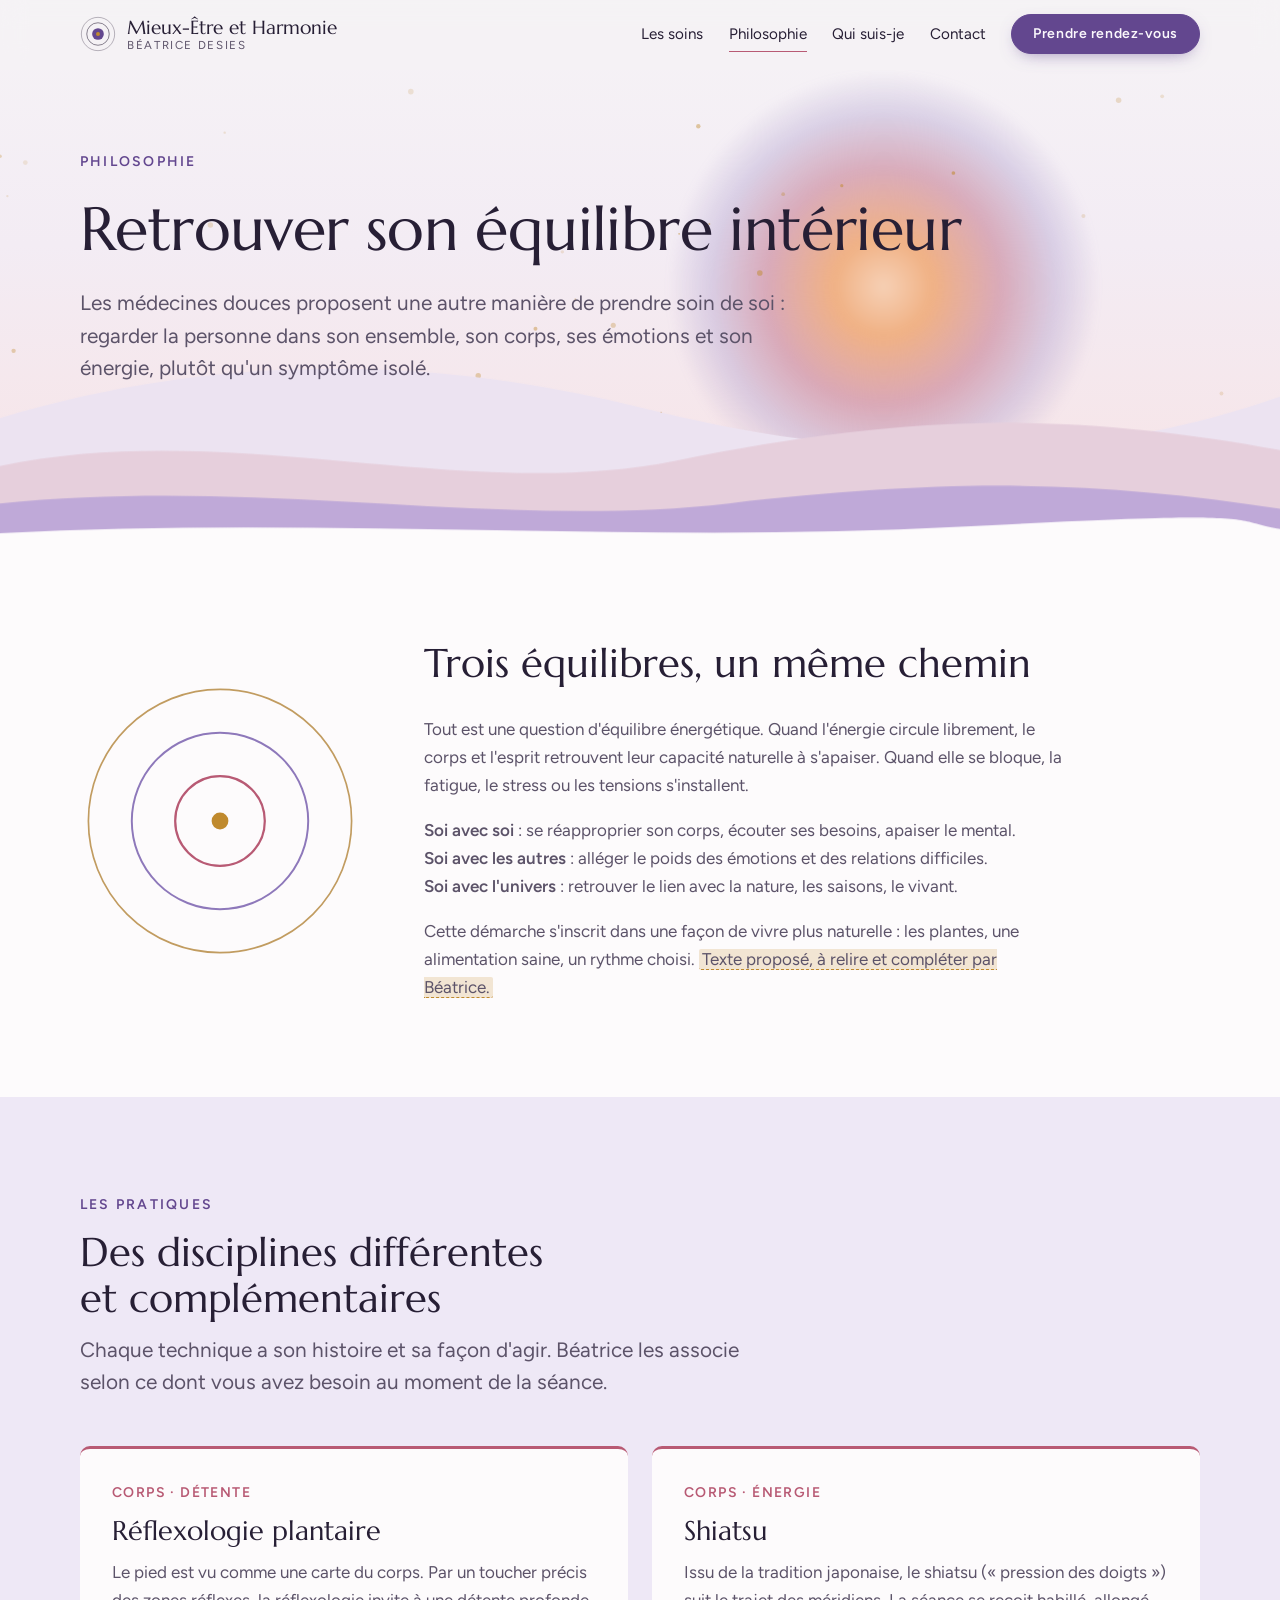
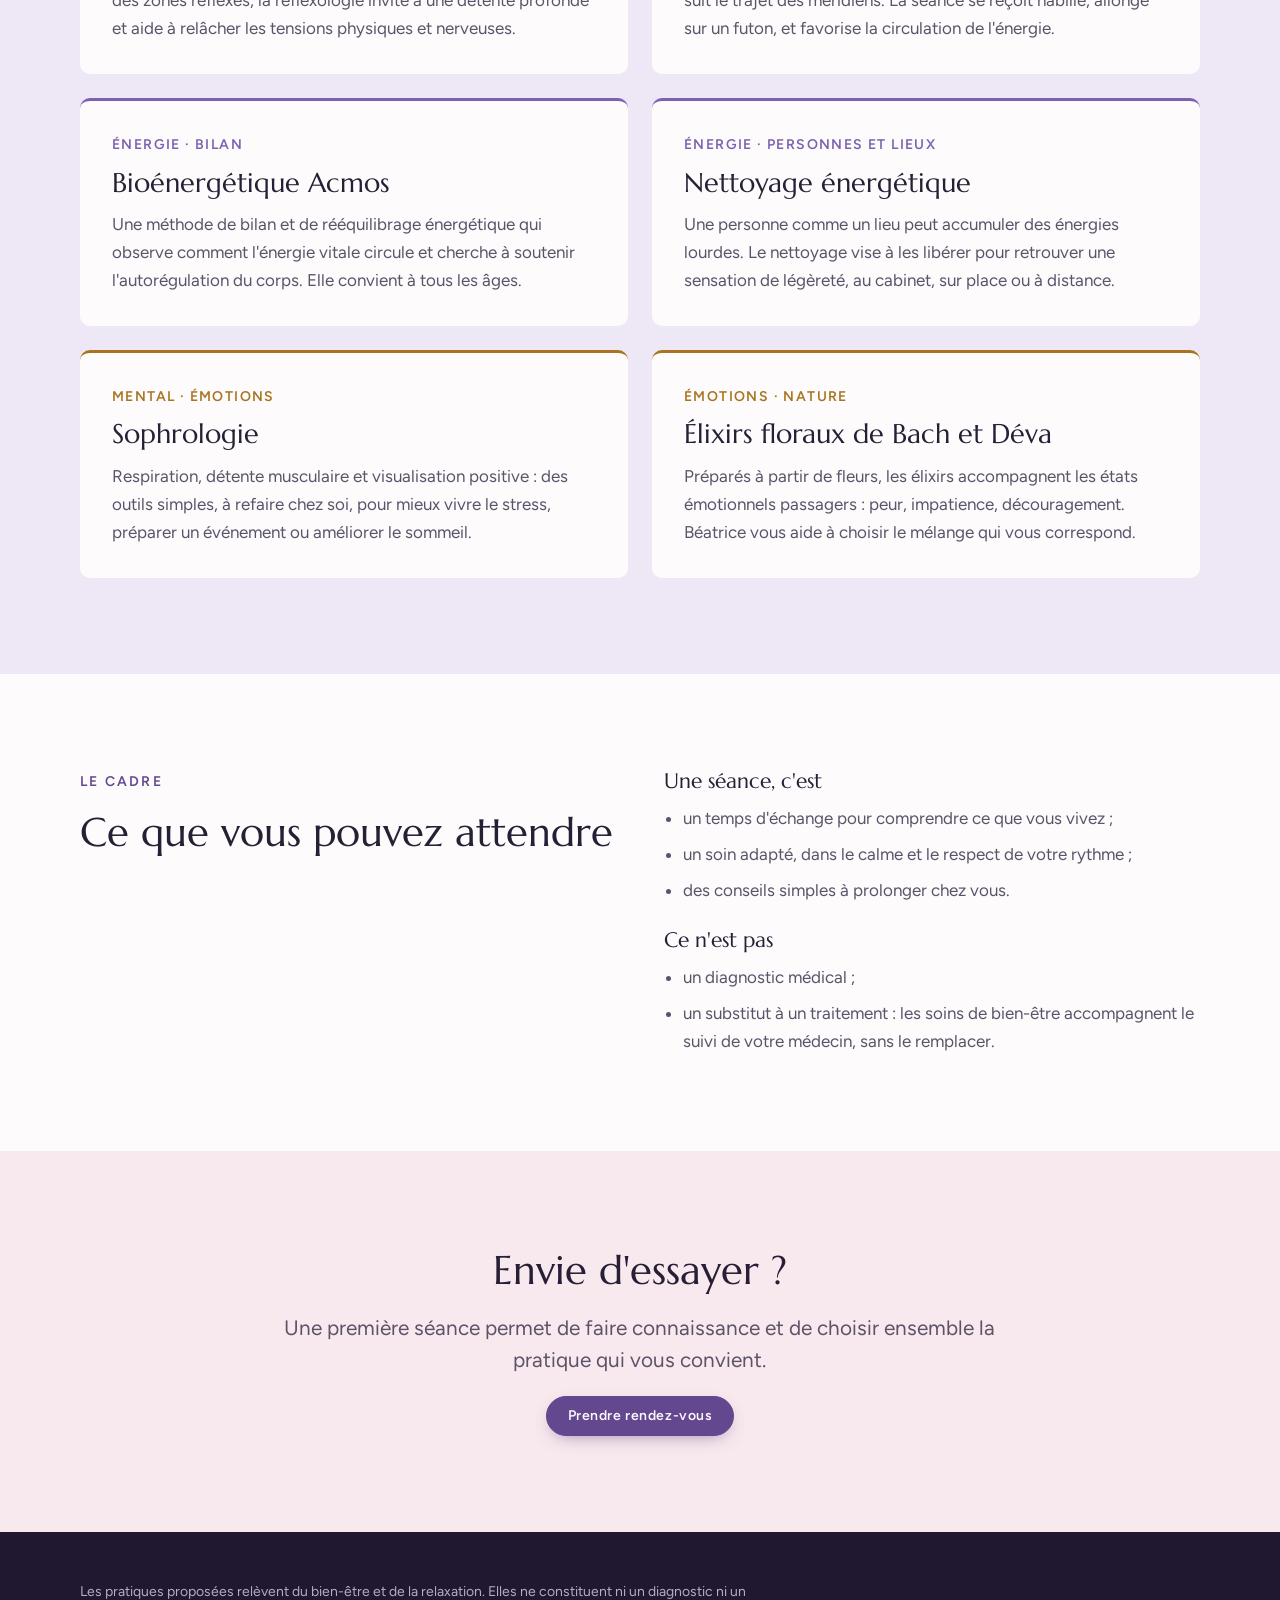
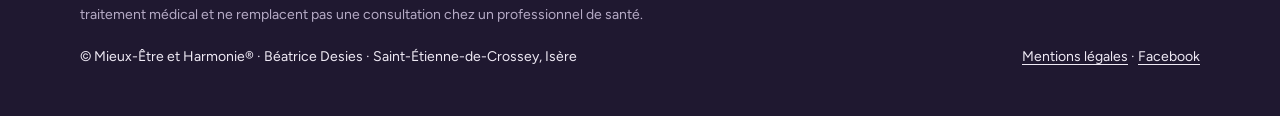
==== commit 089fafe4: "Nouvelle direction artistique « Halo » et préparation de la mise en ligne Palette énergie (nacre, pr" ====
--- a/philosophie.html
+++ b/philosophie.html
@@ -8,9 +8,8 @@
 <meta name="description" content="L'approche de Béatrice Desies : l'équilibre énergétique avec soi, avec les autres et avec l'univers. Découvrez la réflexologie plantaire, le shiatsu, la bioénergétique Acmos, le nettoyage énergétique, la sophrologie et les élixirs floraux.">
 <link rel="canonical" href="https://www.mieux-etreetharmonie.com/philosophie.html">
 <link rel="icon" href="assets/favicon.svg" type="image/svg+xml">
-<link rel="preconnect" href="https://fonts.googleapis.com">
-<link rel="preconnect" href="https://fonts.gstatic.com" crossorigin>
-<link rel="stylesheet" href="https://fonts.googleapis.com/css2?family=Figtree:wght@400;500;600&family=Marcellus&display=swap">
+<link rel="preload" href="assets/fonts/marcellus-latin.woff2" as="font" type="font/woff2" crossorigin>
+<link rel="preload" href="assets/fonts/figtree-latin.woff2" as="font" type="font/woff2" crossorigin>
 <link rel="stylesheet" href="assets/style.css">
 <script>document.documentElement.classList.add('js')</script>
 </head>
@@ -22,8 +21,8 @@
       <svg class="brand-mark" viewBox="0 0 40 40" aria-hidden="true" fill="none" stroke="currentColor">
         <circle cx="20" cy="20" r="18.5" stroke-width="1" opacity=".35"/>
         <circle cx="20" cy="20" r="12.5" stroke-width="1" opacity=".6"/>
-        <path d="M20 29c-5-3-6.5-8-3.5-13 1-1.6 2.2-2.8 3.5-3.8 1.3 1 2.5 2.2 3.5 3.8 3 5 1.5 10-3.5 13Z" fill="var(--moss)" stroke="none"/>
-        <path d="M20 29V15" stroke="var(--mist)" stroke-width="1"/>
+        <circle cx="20" cy="20" r="6.5" fill="var(--amethyst)" stroke="none"/>
+        <circle cx="20" cy="20" r="2.2" fill="var(--amber)" stroke="none"/>
       </svg>
       <span class="brand-name">Mieux-Être et Harmonie<small>Béatrice Desies</small></span>
     </a>
@@ -49,21 +48,21 @@
       <p class="lead">Les médecines douces proposent une autre manière de prendre soin de soi : regarder la personne dans son ensemble, son corps, ses émotions et son énergie, plutôt qu'un symptôme isolé.</p>
       </div>
     </div>
-    <svg class="ridges" viewBox="0 0 1440 240" preserveAspectRatio="none" aria-hidden="true">
-      <path data-depth="0.18" fill="var(--ridge-1)" d="M0 150 L140 118 L270 92 L390 74 L470 62 L520 40 L700 37 L716 64 L820 92 L960 72 L1090 44 L1175 30 L1265 60 L1440 82 V240 H0Z"/>
-      <path data-depth="0.11" fill="var(--ridge-2)" d="M0 172 C200 132 300 124 430 142 S650 108 770 122 S1010 152 1130 122 S1340 112 1440 132 V240 H0Z"/>
-      <path data-depth="0.05" fill="var(--ridge-3)" d="M0 202 C180 172 330 166 490 186 S770 160 910 176 S1210 196 1440 170 V240 H0Z"/>
-      <path fill="var(--paper)" d="M0 228 C240 208 430 216 630 223 S1010 206 1210 216 S1390 224 1440 220 V240 H0Z"/>
+    <svg class="waves" viewBox="0 0 1440 240" preserveAspectRatio="none" aria-hidden="true">
+      <path data-depth="0.18" fill="var(--wave-1)" d="M0 120 C240 60 480 60 720 110 S1200 170 1440 100 V240 H0Z"/>
+      <path data-depth="0.11" fill="var(--wave-2)" d="M0 165 C260 120 520 200 760 160 S1180 110 1440 150 V240 H0Z"/>
+      <path data-depth="0.05" fill="var(--wave-3)" d="M0 200 C300 175 560 225 820 200 S1240 180 1440 205 V240 H0Z"/>
+      <path fill="var(--paper)" d="M0 228 C360 212 720 238 1080 222 S1380 216 1440 224 V240 H0Z"/>
     </svg>
   </section>
 
   <section class="band band-paper" aria-labelledby="trois">
     <div class="wrap triad">
       <svg class="ripples reveal" viewBox="0 0 200 200" aria-hidden="true" fill="none">
-        <circle cx="100" cy="100" r="94" stroke="var(--sky)" stroke-width="1.2" opacity=".7" class="ripple r3"/>
-        <circle cx="100" cy="100" r="63" stroke="var(--heather)" stroke-width="1.4" opacity=".85" class="ripple r2"/>
-        <circle cx="100" cy="100" r="32" stroke="var(--dawn)" stroke-width="1.6" class="ripple r1"/>
-        <circle cx="100" cy="100" r="6" fill="var(--gold)"/>
+        <circle cx="100" cy="100" r="94" stroke="var(--gold)" stroke-width="1.2" opacity=".7" class="ripple r3"/>
+        <circle cx="100" cy="100" r="63" stroke="var(--violet)" stroke-width="1.4" opacity=".85" class="ripple r2"/>
+        <circle cx="100" cy="100" r="32" stroke="var(--rose)" stroke-width="1.6" class="ripple r1"/>
+        <circle cx="100" cy="100" r="6" fill="var(--amber)"/>
       </svg>
       <div class="reveal" style="display:grid; gap:1.8rem; min-width:0; --d:.15s">
         <h2 id="trois">Trois équilibres, un même chemin</h2>
@@ -78,7 +77,7 @@
     </div>
   </section>
 
-  <section class="band band-heather" aria-labelledby="pratiques">
+  <section class="band band-lilac" aria-labelledby="pratiques">
     <div class="wrap">
       <div class="section-head reveal">
         <p class="eyebrow">Les pratiques</p>
@@ -86,32 +85,32 @@
         <p class="lead">Chaque technique a son histoire et sa façon d'agir. Béatrice les associe selon ce dont vous avez besoin au moment de la séance.</p>
       </div>
       <div class="methods">
-        <article class="method c-dawn reveal" style="--d:0.00s">
+        <article class="method c-rose reveal" style="--d:0.00s">
           <p class="tag">Corps · Détente</p>
           <h3>Réflexologie plantaire</h3>
           <p>Le pied est vu comme une carte du corps. Par un toucher précis des zones réflexes, la réflexologie invite à une détente profonde et aide à relâcher les tensions physiques et nerveuses.</p>
         </article>
-        <article class="method c-dawn reveal" style="--d:0.12s">
+        <article class="method c-rose reveal" style="--d:0.12s">
           <p class="tag">Corps · Énergie</p>
           <h3>Shiatsu</h3>
           <p>Issu de la tradition japonaise, le shiatsu (« pression des doigts ») suit le trajet des méridiens. La séance se reçoit habillé, allongé sur un futon, et favorise la circulation de l'énergie.</p>
         </article>
-        <article class="method c-heather reveal" style="--d:0.00s">
+        <article class="method c-violet reveal" style="--d:0.00s">
           <p class="tag">Énergie · Bilan</p>
           <h3>Bioénergétique Acmos</h3>
           <p>Une méthode de bilan et de rééquilibrage énergétique qui observe comment l'énergie vitale circule et cherche à soutenir l'autorégulation du corps. Elle convient à tous les âges.</p>
         </article>
-        <article class="method c-heather reveal" style="--d:0.12s">
+        <article class="method c-violet reveal" style="--d:0.12s">
           <p class="tag">Énergie · Personnes et lieux</p>
           <h3>Nettoyage énergétique</h3>
           <p>Une personne comme un lieu peut accumuler des énergies lourdes. Le nettoyage vise à les libérer pour retrouver une sensation de légèreté, au cabinet, sur place ou à distance.</p>
         </article>
-        <article class="method c-sky reveal" style="--d:0.00s">
+        <article class="method c-gold reveal" style="--d:0.00s">
           <p class="tag">Mental · Émotions</p>
           <h3>Sophrologie</h3>
           <p>Respiration, détente musculaire et visualisation positive : des outils simples, à refaire chez soi, pour mieux vivre le stress, préparer un événement ou améliorer le sommeil.</p>
         </article>
-        <article class="method c-sky reveal" style="--d:0.12s">
+        <article class="method c-gold reveal" style="--d:0.12s">
           <p class="tag">Émotions · Nature</p>
           <h3>Élixirs floraux de Bach et Déva</h3>
           <p>Préparés à partir de fleurs, les élixirs accompagnent les états émotionnels passagers : peur, impatience, découragement. Béatrice vous aide à choisir le mélange qui vous correspond.</p>
@@ -135,7 +134,7 @@
     </div>
   </section>
 
-  <section class="band band-dawn" aria-labelledby="cta">
+  <section class="band band-rose" aria-labelledby="cta">
     <div class="wrap cta-band reveal">
       <h2 id="cta">Envie d'essayer ?</h2>
       <p class="lead">Une première séance permet de faire connaissance et de choisir ensemble la pratique qui vous convient.</p>
--- a/assets/style.css
+++ b/assets/style.css
@@ -1,35 +1,36 @@
 /* Mieux-Être et Harmonie — feuille de style commune
-   Concept : « Aube sur la Chartreuse » — la lumière rose-orangé du matin sur les crêtes calcaires,
-   des lointains bleu-lavande, des premiers plans verts. Trois couleurs codent les trois équilibres
-   et les trois familles de soins : aube (corps / soi), bruyère (énergie / les autres), ciel (accompagnement / l'univers). */
+   Concept : « Halo » — l'énergie qui rayonne autour de la personne. Fond nacré, encre prune profonde,
+   une boule de lumière (cœur ambré, halo rose puis violet) et des ondes qui circulent.
+   Trois couleurs codent les trois équilibres et les trois familles de soins :
+   rose (corps / soi), violet (énergie / les autres), or (accompagnement / l'univers). */
 :root {
-  --mist: #eef1ec;        /* fond principal */
-  --paper: #fafaf6;       /* bandes claires */
-  --ink: #1d2a23;
-  --ink-soft: #4c5b53;
-  --moss: #46684f;        /* ancre verte */
-  --moss-strong: #34513d;
-  --on-moss: #f4f7f2;
-  --dawn: #cf7f5e;        /* alpenglow : lumière d'aube sur le calcaire */
-  --dawn-soft: #f6e9e0;
-  --heather: #7a6a9c;     /* bruyère, lavande : l'énergie */
-  --heather-soft: #ebe7f2;
-  --sky: #5f8ea3;         /* ciel d'altitude */
-  --sky-soft: #e2ecf0;
-  --gold: #ad873a;
-  --line: #cfd6cc;
-  --forest: #1e3228;      /* bande sombre */
-  --on-forest: #e7eee5;
-  --on-forest-soft: #a9bcb0;
-  --sky-top: #eef1ec;
-  --sky-mid: #f1e9ee;
-  --sky-low: #f6e2d6;
-  --sun: #f2b896;
-  --ridge-1: #cfd2e4;
-  --ridge-2: #a8bccb;
-  --ridge-3: #8ea893;
-
-  --font-display: "Marcellus", "Cormorant Garamond", Georgia, serif;
+  --pearl: #f6f3f6;         /* fond principal, nacré */
+  --paper: #fdfbfc;
+  --ink: #271f35;           /* encre prune */
+  --ink-soft: #5c5369;
+  --amethyst: #63478f;      /* couleur d'action */
+  --amethyst-deep: #4a326f;
+  --on-amethyst: #faf7fc;
+  --rose: #b85a74;          /* aura rose */
+  --rose-soft: #f8e9ee;
+  --violet: #7b62b0;        /* énergie */
+  --violet-soft: #eee8f6;
+  --gold: #a8741f;          /* lumière */
+  --gold-soft: #f8eedc;
+  --amber: #c08a2e;         /* détails : poussières, repères */
+  --line: #e2dae5;
+  --night: #1f1830;         /* bande sombre */
+  --on-night: #efeaf5;
+  --on-night-soft: #b6abc6;
+  --glow-top: #f6f3f6;
+  --glow-mid: #f3ecf4;
+  --glow-low: #f6e6ea;
+  --orb: #f0b184;           /* cœur de la boule d'énergie */
+  --wave-1: #ece3f1;
+  --wave-2: #e6cfdc;
+  --wave-3: #bfa9d8;
+
+  --font-display: "Marcellus", Georgia, serif;
   --font-body: "Figtree", "Segoe UI", system-ui, -apple-system, sans-serif;
   --step--1: 0.875rem;
   --step-0: 1.0625rem;
@@ -43,38 +44,44 @@
 }
 @media (prefers-color-scheme: dark) {
   :root:not([data-theme="light"]) {
-    --mist: #121a16; --paper: #17201c; --ink: #e2e9e1; --ink-soft: #a7b5ab;
-    --moss: #8fb597; --moss-strong: #abcdb2; --on-moss: #102017;
-    --dawn: #e59f80; --dawn-soft: #2a201b; --heather: #b3a5d6; --heather-soft: #211e2b;
-    --sky: #93bdd0; --sky-soft: #172329; --gold: #d4b26d; --line: #2b3a31;
-    --forest: #0c130f; --on-forest: #e2e9e1; --on-forest-soft: #9fb2a6;
-    --sky-top: #121a16; --sky-mid: #1a1a28; --sky-low: #2a1f27; --sun: #77729a;
-    --ridge-1: #272a3f; --ridge-2: #22323d; --ridge-3: #283c31;
+    --pearl: #15111f; --paper: #1b1628; --ink: #eee8f4; --ink-soft: #b0a6bf;
+    --amethyst: #b39ae0; --amethyst-deep: #cbb8ef; --on-amethyst: #1a1228;
+    --rose: #e48ea4; --rose-soft: #2a1a24; --violet: #a993dc; --violet-soft: #221c33;
+    --gold: #dcb062; --gold-soft: #2a2215; --amber: #d9ad5e; --line: #2e2640;
+    --night: #0e0b16; --on-night: #eee8f4; --on-night-soft: #a99fba;
+    --glow-top: #15111f; --glow-mid: #1c1530; --glow-low: #261729; --orb: #c98a6a;
+    --wave-1: #221b34; --wave-2: #2b1d33; --wave-3: #33264d;
     color-scheme: dark;
   }
 }
 :root[data-theme="dark"] {
-  --mist: #121a16; --paper: #17201c; --ink: #e2e9e1; --ink-soft: #a7b5ab;
-  --moss: #8fb597; --moss-strong: #abcdb2; --on-moss: #102017;
-  --dawn: #e59f80; --dawn-soft: #2a201b; --heather: #b3a5d6; --heather-soft: #211e2b;
-  --sky: #93bdd0; --sky-soft: #172329; --gold: #d4b26d; --line: #2b3a31;
-  --forest: #0c130f; --on-forest: #e2e9e1; --on-forest-soft: #9fb2a6;
-  --sky-top: #121a16; --sky-mid: #1a1a28; --sky-low: #2a1f27; --sun: #77729a;
-  --ridge-1: #272a3f; --ridge-2: #22323d; --ridge-3: #283c31;
+  --pearl: #15111f; --paper: #1b1628; --ink: #eee8f4; --ink-soft: #b0a6bf;
+  --amethyst: #b39ae0; --amethyst-deep: #cbb8ef; --on-amethyst: #1a1228;
+  --rose: #e48ea4; --rose-soft: #2a1a24; --violet: #a993dc; --violet-soft: #221c33;
+  --gold: #dcb062; --gold-soft: #2a2215; --amber: #d9ad5e; --line: #2e2640;
+  --night: #0e0b16; --on-night: #eee8f4; --on-night-soft: #a99fba;
+  --glow-top: #15111f; --glow-mid: #1c1530; --glow-low: #261729; --orb: #c98a6a;
+  --wave-1: #221b34; --wave-2: #2b1d33; --wave-3: #33264d;
   color-scheme: dark;
 }
+
+/* Polices hébergées sur le site (pas d'appel à Google) */
+@font-face { font-family: "Figtree"; font-style: normal; font-weight: 400 600; font-display: swap;
+  src: url("fonts/figtree-latin.woff2") format("woff2"); }
+@font-face { font-family: "Marcellus"; font-style: normal; font-weight: 400; font-display: swap;
+  src: url("fonts/marcellus-latin.woff2") format("woff2"); }
 
 *, *::before, *::after { box-sizing: border-box; }
 html { scroll-behavior: smooth; }
 body {
-  margin: 0; background: var(--mist); color: var(--ink);
+  margin: 0; background: var(--pearl); color: var(--ink);
   font-family: var(--font-body); font-size: var(--step-0); line-height: 1.65;
   -webkit-font-smoothing: antialiased; overflow-x: hidden;
 }
 img { max-width: 100%; display: block; }
-a { color: var(--moss-strong); text-underline-offset: 3px; }
+a { color: var(--amethyst-deep); text-underline-offset: 3px; }
 a:focus-visible, button:focus-visible, input:focus-visible, summary:focus-visible {
-  outline: 2px solid var(--gold); outline-offset: 3px; border-radius: 3px;
+  outline: 2px solid var(--amber); outline-offset: 3px; border-radius: 3px;
 }
 h1, h2, h3, h4 { font-family: var(--font-display); font-weight: 400; line-height: 1.15; text-wrap: balance; margin: 0; }
 h1 { font-size: var(--step-4); letter-spacing: -0.01em; }
@@ -86,44 +93,44 @@
   padding-left: max(16px, env(safe-area-inset-left, 0px));
   padding-right: max(16px, env(safe-area-inset-right, 0px));
 }
-.eyebrow { font-size: var(--step--1); letter-spacing: 0.16em; text-transform: uppercase; color: var(--moss); font-weight: 600; }
+.eyebrow { font-size: var(--step--1); letter-spacing: 0.16em; text-transform: uppercase; color: var(--amethyst); font-weight: 600; }
 .lead { font-size: var(--step-1); color: var(--ink-soft); line-height: 1.55; max-width: 36em; }
 .prose { max-width: 38em; display: grid; gap: 1em; color: var(--ink-soft); }
 .todo { /* contenu à confirmer par Béatrice */
-  background: color-mix(in srgb, var(--gold) 20%, transparent);
-  border-bottom: 1px dashed var(--gold); padding: 0 0.2em; border-radius: 2px;
+  background: color-mix(in srgb, var(--amber) 20%, transparent);
+  border-bottom: 1px dashed var(--amber); padding: 0 0.2em; border-radius: 2px;
 }
 
 /* Couleurs des trois familles */
-.c-dawn { --c: var(--dawn); --c-soft: var(--dawn-soft); }
-.c-heather { --c: var(--heather); --c-soft: var(--heather-soft); }
-.c-sky { --c: var(--sky); --c-soft: var(--sky-soft); }
+.c-rose { --c: var(--rose); --c-soft: var(--rose-soft); }
+.c-violet { --c: var(--violet); --c-soft: var(--violet-soft); }
+.c-gold { --c: var(--gold); --c-soft: var(--gold-soft); }
 
 /* Boutons */
 .btn {
   display: inline-flex; align-items: center; gap: 0.5em; padding: 0.85em 1.5em;
   border-radius: 999px; font: 600 var(--step--1)/1 var(--font-body); letter-spacing: 0.04em;
-  text-decoration: none; border: 1px solid var(--moss); cursor: pointer;
+  text-decoration: none; border: 1px solid var(--amethyst); cursor: pointer;
   transition: background .25s, color .25s, transform .25s var(--ease), box-shadow .25s;
 }
 .btn:hover { transform: translateY(-2px); }
-.btn-primary { background: var(--moss); color: var(--on-moss); box-shadow: 0 6px 18px -8px color-mix(in srgb, var(--moss) 70%, transparent); }
-.btn-primary:hover { background: var(--moss-strong); border-color: var(--moss-strong); box-shadow: 0 10px 24px -10px color-mix(in srgb, var(--moss) 80%, transparent); }
-.btn-ghost { background: color-mix(in srgb, var(--paper) 50%, transparent); color: var(--moss-strong); }
+.btn-primary { background: var(--amethyst); color: var(--on-amethyst); box-shadow: 0 6px 18px -8px color-mix(in srgb, var(--amethyst) 70%, transparent); }
+.btn-primary:hover { background: var(--amethyst-deep); border-color: var(--amethyst-deep); box-shadow: 0 10px 24px -10px color-mix(in srgb, var(--amethyst) 80%, transparent); }
+.btn-ghost { background: color-mix(in srgb, var(--paper) 50%, transparent); color: var(--amethyst-deep); }
 .btn-ghost:hover { background: var(--paper); }
 .btn .arrow { transition: transform .25s var(--ease); }
 .btn:hover .arrow { transform: translateX(3px); }
 
 /* En-tête */
-body::before { content: ""; position: fixed; inset: 0 0 auto; height: env(safe-area-inset-top, 0px); z-index: 10; background: var(--mist); }
+body::before { content: ""; position: fixed; inset: 0 0 auto; height: env(safe-area-inset-top, 0px); z-index: 10; background: var(--pearl); }
 .site-header {
   position: sticky; top: env(safe-area-inset-top, 0px); z-index: 5;
-  background: color-mix(in srgb, var(--mist) 70%, transparent);
+  background: color-mix(in srgb, var(--pearl) 70%, transparent);
   backdrop-filter: blur(12px); -webkit-backdrop-filter: blur(12px);
   border-bottom: 1px solid transparent; transition: background .3s, border-color .3s, box-shadow .3s;
 }
 .site-header.scrolled {
-  background: color-mix(in srgb, var(--mist) 92%, transparent);
+  background: color-mix(in srgb, var(--pearl) 92%, transparent);
   border-bottom-color: var(--line); box-shadow: 0 8px 24px -18px rgb(0 0 0 / .35);
 }
 .site-header .wrap { display: flex; align-items: center; justify-content: space-between; gap: 1rem; padding-block: 0.9rem; transition: padding .3s; }
@@ -135,9 +142,9 @@
 .brand-name small { display: block; font-family: var(--font-body); font-size: 0.72rem; letter-spacing: 0.14em; text-transform: uppercase; color: var(--ink-soft); }
 .nav { display: flex; align-items: center; gap: 1.6rem; }
 .nav a:not(.btn) { color: var(--ink); text-decoration: none; font-size: 0.95rem; position: relative; padding-block: 0.2rem; }
-.nav a:not(.btn)::after { content: ""; position: absolute; left: 0; right: 0; bottom: -2px; height: 1px; background: var(--dawn); transform: scaleX(0); transform-origin: left; transition: transform .35s var(--ease); }
+.nav a:not(.btn)::after { content: ""; position: absolute; left: 0; right: 0; bottom: -2px; height: 1px; background: var(--rose); transform: scaleX(0); transform-origin: left; transition: transform .35s var(--ease); }
 .nav a:not(.btn):hover::after, .nav a[aria-current="page"]::after { transform: scaleX(1); }
-.nav .btn { color: var(--on-moss); }
+.nav .btn { color: var(--on-amethyst); }
 .nav-toggle { display: none; background: none; border: 1px solid var(--line); color: var(--ink); border-radius: 999px; padding: 0.5em 1em; font: inherit; font-size: 0.9rem; cursor: pointer; }
 @media (max-width: 860px) {
   .nav-toggle { display: inline-block; }
@@ -151,25 +158,28 @@
 }
 @keyframes drop { from { opacity: 0; transform: translateY(-8px); } }
 
-/* Héros : ciel d'aube, soleil, poussières de lumière, crêtes en parallaxe */
+/* Héros : halo nacré, boule d'énergie, poussières de lumière, ondes en parallaxe */
 .hero {
   position: relative; overflow: hidden; margin-top: -70px; padding-top: 70px;
-  background: linear-gradient(180deg, var(--sky-top) 0%, var(--sky-mid) 45%, var(--sky-low) 80%);
+  background: linear-gradient(180deg, var(--glow-top) 0%, var(--glow-mid) 45%, var(--glow-low) 80%);
 }
 .sun {
-  position: absolute; width: clamp(220px, 30vw, 420px); aspect-ratio: 1; border-radius: 50%;
-  right: 18%; bottom: 60px; z-index: 0;
-  background: radial-gradient(circle, var(--sun) 0%, color-mix(in srgb, var(--sun) 45%, transparent) 38%, transparent 70%);
+  position: absolute; width: clamp(260px, 34vw, 480px); aspect-ratio: 1; border-radius: 50%;
+  right: 14%; bottom: 40px; z-index: 0; filter: blur(4px);
+  background: radial-gradient(circle,
+    color-mix(in srgb, var(--orb) 60%, #fff) 0%, var(--orb) 16%,
+    color-mix(in srgb, var(--rose) 45%, transparent) 38%,
+    color-mix(in srgb, var(--violet) 22%, transparent) 56%, transparent 70%);
   animation: rise 3.2s var(--ease) both;
 }
 @keyframes rise { from { transform: translateY(120px); opacity: 0; } }
 .motes { position: absolute; inset: 0; width: 100%; height: 100%; z-index: 0; pointer-events: none; }
 .hero .wrap { display: grid; grid-template-columns: 1.25fr 0.75fr; gap: 3rem; align-items: center; padding-block: 5rem 13rem; position: relative; z-index: 2; }
 .hero-text { display: grid; gap: 1.4rem; min-width: 0; }
-.hero-text h1 em { font-style: normal; background: linear-gradient(100deg, var(--moss) 10%, var(--heather) 90%); -webkit-background-clip: text; background-clip: text; color: transparent; }
+.hero-text h1 em { font-style: normal; background: linear-gradient(100deg, var(--amethyst) 10%, var(--rose) 95%); -webkit-background-clip: text; background-clip: text; color: transparent; }
 .hero-actions { display: flex; flex-wrap: wrap; gap: 0.8rem; }
 .hero-place { display: flex; flex-wrap: wrap; gap: 0.4rem 1.2rem; font-size: var(--step--1); color: var(--ink-soft); }
-.hero-place span::before { content: "◦ "; color: var(--dawn); }
+.hero-place span::before { content: "◦ "; color: var(--rose); }
 .hero-text > * { animation: fadeUp 1s var(--ease) both; }
 .hero-text > :nth-child(2) { animation-delay: .12s; }
 .hero-text > :nth-child(3) { animation-delay: .24s; }
@@ -180,25 +190,53 @@
   aspect-ratio: 4 / 5; width: 100%; max-width: 340px; justify-self: end;
   border-radius: 999px 999px var(--radius) var(--radius);
   background:
-    radial-gradient(circle at 50% 30%, color-mix(in srgb, var(--sun) 70%, transparent), transparent 55%),
-    linear-gradient(175deg, var(--heather-soft), color-mix(in srgb, var(--ridge-2) 80%, var(--dawn-soft)));
+    radial-gradient(circle at 50% 30%, color-mix(in srgb, var(--orb) 70%, transparent), transparent 55%),
+    linear-gradient(175deg, var(--violet-soft), color-mix(in srgb, var(--wave-2) 80%, var(--rose-soft)));
   display: grid; place-items: end center; padding: 1.5rem; text-align: center;
   color: var(--ink); font-size: var(--step--1); border: 1px solid color-mix(in srgb, var(--paper) 60%, transparent);
-  box-shadow: 0 30px 60px -30px color-mix(in srgb, var(--heather) 50%, transparent);
+  box-shadow: 0 30px 60px -30px color-mix(in srgb, var(--violet) 50%, transparent);
   animation: fadeUp 1.2s .3s var(--ease) both;
 }
-.arch span { background: color-mix(in srgb, var(--paper) 85%, transparent); padding: 0.35em 0.8em; border-radius: 999px; }
-.ridges { position: absolute; inset: auto 0 -2px; width: 100%; height: clamp(140px, 20vw, 270px); z-index: 1; overflow: visible; }
-.ridges path { will-change: transform; }
+.arch { padding: 0; overflow: hidden; }
+.arch picture, .portrait picture { display: block; width: 100%; height: 100%; }
+.arch img, .portrait img, .gallery img { width: 100%; height: 100%; object-fit: cover; }
+.arch img { object-position: 50% 30%; transition: transform 6s var(--ease); }
+.arch:hover img { transform: scale(1.04); }
+
+/* Portrait (Qui suis-je) */
+.portrait { margin: 0; position: relative; aspect-ratio: 4 / 5; max-width: 100%; border-radius: 220px 220px var(--radius) var(--radius); overflow: hidden;
+  box-shadow: 0 30px 60px -34px color-mix(in srgb, var(--rose) 70%, transparent); }
+.portrait figcaption { position: absolute; left: 50%; bottom: 1rem; transform: translateX(-50%); white-space: nowrap;
+  background: color-mix(in srgb, var(--paper) 88%, transparent); color: var(--ink); font-size: var(--step--1); padding: 0.35em 0.9em; border-radius: 999px; }
+
+/* Galerie : trois photos décalées */
+.gallery { display: grid; grid-template-columns: 1.35fr 1fr 1fr; gap: 1.2rem; align-items: start; }
+.gallery figure { margin: 0; display: grid; gap: 0.7rem; min-width: 0; }
+.gallery figure:nth-child(2) { margin-top: 3.5rem; }
+.gallery figure:nth-child(3) { margin-top: 1.5rem; }
+.gallery picture { display: block; aspect-ratio: 3 / 4; overflow: hidden; border-radius: 10px; }
+.gallery figure:first-child picture { aspect-ratio: 4 / 5; }
+.gallery img { transition: transform 1.2s var(--ease); }
+.gallery figure:hover img { transform: scale(1.05); }
+.gallery figcaption { font-size: var(--step--1); color: var(--ink-soft); display: flex; align-items: center; gap: 0.5rem; }
+.gallery figcaption::before { content: ""; width: 18px; height: 1px; background: var(--violet); }
+.waves { position: absolute; inset: auto 0 -2px; width: 100%; height: clamp(140px, 20vw, 270px); z-index: 1; overflow: visible; }
+.waves path { will-change: transform; }
 
 /* Sections */
 section { scroll-margin-top: 80px; }
 .band { padding-block: 6rem; position: relative; }
 .band-paper { background: var(--paper); }
-.band-dawn { background: var(--dawn-soft); }
-.band-heather { background: var(--heather-soft); }
-.band-forest { background: var(--forest); color: var(--on-forest); }
-.band-forest .eyebrow, .band-forest a { color: var(--on-forest-soft); }
+.band-rose { background: var(--rose-soft); }
+.band-lilac { background: var(--violet-soft); }
+.band-night {
+  color: var(--on-night);
+  background:
+    radial-gradient(circle at 16% 50%, color-mix(in srgb, var(--violet) 28%, transparent), transparent 34%),
+    radial-gradient(circle at 16% 50%, color-mix(in srgb, var(--rose) 18%, transparent), transparent 22%),
+    var(--night);
+}
+.band-night .eyebrow, .band-night a { color: var(--on-night-soft); }
 .section-head { display: grid; gap: 0.8rem; margin-bottom: 3rem; max-width: 42rem; }
 
 /* Apparition au défilement (activée seulement si JS est présent) */
@@ -216,10 +254,10 @@
 .triad-list > div { display: grid; gap: 0.5rem; border-top: 1px solid color-mix(in srgb, var(--c) 60%, transparent); padding-top: 1.2rem; align-content: start; }
 .triad-list strong { font-family: var(--font-display); font-weight: 400; font-size: var(--step-1); display: flex; align-items: center; gap: 0.6rem; }
 .triad-list strong::before { content: ""; width: 9px; height: 9px; border-radius: 50%; background: var(--c); box-shadow: 0 0 12px var(--c); }
-.triad-list p { color: var(--on-forest-soft); font-size: 0.98rem; }
+.triad-list p { color: var(--on-night-soft); font-size: 0.98rem; }
 .quote { font-family: var(--font-display); font-size: clamp(1.7rem, 3.2vw, 2.4rem); line-height: 1.25; max-width: 24em; }
-.quote::before { content: "« "; color: var(--dawn); }
-.quote::after { content: " »"; color: var(--dawn); }
+.quote::before { content: "« "; color: var(--rose); }
+.quote::after { content: " »"; color: var(--rose); }
 
 /* Carte des soins */
 .menu { display: grid; gap: 4rem; }
@@ -247,19 +285,12 @@
 
 /* Qui suis-je */
 .about { display: grid; grid-template-columns: 0.8fr 1.2fr; gap: 4rem; align-items: center; }
-.photo-ph {
-  aspect-ratio: 4 / 5; max-width: 100%; border-radius: 200px 200px var(--radius) var(--radius);
-  background: radial-gradient(circle at 70% 25%, color-mix(in srgb, var(--sun) 60%, transparent), transparent 50%),
-              linear-gradient(160deg, var(--dawn-soft), var(--sky-soft));
-  border: 1px solid var(--line);
-  display: grid; place-items: center; text-align: center; padding: 1.5rem; color: var(--ink-soft); font-size: var(--step--1);
-}
 .about-text { display: grid; gap: 1.5rem; min-width: 0; }
 .stat { display: flex; align-items: baseline; gap: 0.8rem; }
-.stat b { font-family: var(--font-display); font-weight: 400; font-size: 3.6rem; line-height: 1; color: var(--dawn); font-variant-numeric: tabular-nums; min-width: 2ch; }
+.stat b { font-family: var(--font-display); font-weight: 400; font-size: 3.6rem; line-height: 1; color: var(--rose); font-variant-numeric: tabular-nums; min-width: 2ch; }
 .certs { display: flex; flex-wrap: wrap; gap: 0.5rem; padding: 0; margin: 0; list-style: none; }
-.certs li { border: 1px solid var(--line); border-radius: 999px; padding: 0.3em 0.9em; font-size: var(--step--1); letter-spacing: 0.06em; background: var(--mist); transition: border-color .25s, transform .25s var(--ease); }
-.certs li:hover { border-color: var(--heather); transform: translateY(-2px); }
+.certs li { border: 1px solid var(--line); border-radius: 999px; padding: 0.3em 0.9em; font-size: var(--step--1); letter-spacing: 0.06em; background: var(--pearl); transition: border-color .25s, transform .25s var(--ease); }
+.certs li:hover { border-color: var(--violet); transform: translateY(-2px); }
 
 /* Infos pratiques */
 .practical { display: grid; grid-template-columns: repeat(3, minmax(0, 1fr)); gap: 1.5rem; }
@@ -276,16 +307,16 @@
 /* Réservation (maquette) */
 .booking { display: grid; grid-template-columns: 1fr 1.3fr; gap: 3rem; align-items: start; }
 .booking-intro { display: grid; gap: 1.2rem; }
-.booker { background: var(--paper); border: 1px solid var(--line); border-radius: 14px; padding: 1.6rem; display: grid; gap: 1.5rem; min-width: 0; box-shadow: 0 30px 60px -40px color-mix(in srgb, var(--heather) 60%, transparent); }
+.booker { background: var(--paper); border: 1px solid var(--line); border-radius: 14px; padding: 1.6rem; display: grid; gap: 1.5rem; min-width: 0; box-shadow: 0 30px 60px -40px color-mix(in srgb, var(--violet) 60%, transparent); }
 .booker fieldset { border: 0; margin: 0; padding: 0; display: grid; gap: 0.7rem; min-width: 0; }
-.booker legend { font-size: var(--step--1); letter-spacing: 0.14em; text-transform: uppercase; color: var(--moss); font-weight: 600; margin-bottom: 0.7rem; padding: 0; }
+.booker legend { font-size: var(--step--1); letter-spacing: 0.14em; text-transform: uppercase; color: var(--amethyst); font-weight: 600; margin-bottom: 0.7rem; padding: 0; }
 .chips { display: flex; flex-wrap: wrap; gap: 0.5rem; }
 .chip { position: relative; }
 .chip input { position: absolute; opacity: 0; inset: 0; cursor: pointer; }
-.chip span { display: inline-block; border: 1px solid var(--line); border-radius: 999px; padding: 0.45em 1em; font-size: 0.92rem; background: var(--mist); transition: background .2s, color .2s, border-color .2s, transform .2s var(--ease); }
-.chip:hover input:not(:disabled) + span { border-color: var(--moss); }
-.chip input:checked + span { background: var(--moss); color: var(--on-moss); border-color: var(--moss); transform: scale(1.04); }
-.chip input:focus-visible + span { outline: 2px solid var(--gold); outline-offset: 2px; }
+.chip span { display: inline-block; border: 1px solid var(--line); border-radius: 999px; padding: 0.45em 1em; font-size: 0.92rem; background: var(--pearl); transition: background .2s, color .2s, border-color .2s, transform .2s var(--ease); }
+.chip:hover input:not(:disabled) + span { border-color: var(--amethyst); }
+.chip input:checked + span { background: var(--amethyst); color: var(--on-amethyst); border-color: var(--amethyst); transform: scale(1.04); }
+.chip input:focus-visible + span { outline: 2px solid var(--amber); outline-offset: 2px; }
 .chip input:disabled + span { opacity: 0.4; text-decoration: line-through; }
 .days { display: grid; grid-auto-flow: column; grid-auto-columns: 4.2rem; gap: 0.5rem; overflow-x: auto; padding: 0.2rem 0.1rem 0.5rem; }
 .day span { display: grid; text-align: center; padding: 0.5em 0; line-height: 1.25; border-radius: 10px; }
@@ -294,20 +325,20 @@
 #slots .chip { animation: fadeUp .4s var(--ease) both; }
 .field-row { display: grid; grid-template-columns: 1fr 1fr; gap: 0.8rem; }
 .field { display: grid; gap: 0.3rem; font-size: var(--step--1); color: var(--ink-soft); }
-.field input { font: inherit; font-size: 1rem; padding: 0.65em 0.8em; border: 1px solid var(--line); border-radius: var(--radius); background: var(--mist); color: var(--ink); min-width: 0; }
+.field input { font: inherit; font-size: 1rem; padding: 0.65em 0.8em; border: 1px solid var(--line); border-radius: var(--radius); background: var(--pearl); color: var(--ink); min-width: 0; }
 .summary { border-top: 1px solid var(--line); padding-top: 1.2rem; display: flex; flex-wrap: wrap; justify-content: space-between; align-items: center; gap: 1rem; }
 .summary p { color: var(--ink-soft); font-size: 0.95rem; min-width: 0; }
 .summary strong { color: var(--ink); font-weight: 600; }
-.confirm { background: color-mix(in srgb, var(--moss) 12%, transparent); border: 1px solid var(--moss); border-radius: var(--radius); padding: 1rem 1.2rem; font-size: 0.95rem; animation: fadeUp .4s var(--ease) both; }
-.mock-flag { font-size: 0.78rem; color: var(--gold); letter-spacing: 0.08em; text-transform: uppercase; }
+.confirm { background: color-mix(in srgb, var(--amethyst) 12%, transparent); border: 1px solid var(--amethyst); border-radius: var(--radius); padding: 1rem 1.2rem; font-size: 0.95rem; animation: fadeUp .4s var(--ease) both; }
+.mock-flag { font-size: 0.78rem; color: var(--amber); letter-spacing: 0.08em; text-transform: uppercase; }
 
 /* FAQ */
 .faq { display: grid; max-width: 48rem; }
 .faq details { border-bottom: 1px solid var(--line); padding-block: 1.1rem; }
 .faq summary { cursor: pointer; font-family: var(--font-display); font-size: var(--step-1); list-style: none; display: grid; grid-template-columns: minmax(0, 1fr) auto; gap: 1rem; transition: color .2s; }
-.faq summary:hover { color: var(--moss); }
+.faq summary:hover { color: var(--amethyst); }
 .faq summary::-webkit-details-marker { display: none; }
-.faq summary::after { content: "+"; color: var(--dawn); font-family: var(--font-body); font-size: 1.4rem; line-height: 1; width: 1em; height: 1em; text-align: center; align-self: start; margin-top: .15em; transition: transform .3s var(--ease); }
+.faq summary::after { content: "+"; color: var(--rose); font-family: var(--font-body); font-size: 1.4rem; line-height: 1; width: 1em; height: 1em; text-align: center; align-self: start; margin-top: .15em; transition: transform .3s var(--ease); }
 .faq details[open] summary::after { transform: rotate(45deg); }
 .faq details[open] p { animation: fadeUp .45s var(--ease) both; }
 .faq details p { color: var(--ink-soft); margin-top: 0.8rem; max-width: 42em; }
@@ -315,17 +346,17 @@
 /* Contact */
 .contact { display: grid; grid-template-columns: 1fr 1fr; gap: 3rem; }
 .contact dl { display: grid; grid-template-columns: auto 1fr; gap: 0.9rem 1.5rem; margin: 0; }
-.contact dt { font-size: var(--step--1); letter-spacing: 0.14em; text-transform: uppercase; color: var(--heather); font-weight: 600; padding-top: 0.2rem; }
+.contact dt { font-size: var(--step--1); letter-spacing: 0.14em; text-transform: uppercase; color: var(--violet); font-weight: 600; padding-top: 0.2rem; }
 .contact dd { margin: 0; min-width: 0; overflow-wrap: anywhere; }
 .zone { color: var(--ink-soft); display: grid; gap: 1rem; align-content: start; }
 .towns { display: flex; flex-wrap: wrap; gap: 0.4rem; padding: 0; margin: 0; list-style: none; }
-.towns li { font-size: var(--step--1); padding: 0.25em 0.8em; border-radius: 999px; background: color-mix(in srgb, var(--paper) 70%, transparent); border: 1px solid color-mix(in srgb, var(--heather) 25%, transparent); }
+.towns li { font-size: var(--step--1); padding: 0.25em 0.8em; border-radius: 999px; background: color-mix(in srgb, var(--paper) 70%, transparent); border: 1px solid color-mix(in srgb, var(--violet) 25%, transparent); }
 
 /* Pied de page */
-.site-footer { background: var(--forest); color: var(--on-forest); padding-block: 3rem; font-size: var(--step--1); }
+.site-footer { background: var(--night); color: var(--on-night); padding-block: 3rem; font-size: var(--step--1); }
 .site-footer .wrap { display: grid; gap: 1.2rem; }
 .site-footer a { color: inherit; }
-.site-footer .disclaimer { max-width: 52em; color: var(--on-forest-soft); }
+.site-footer .disclaimer { max-width: 52em; color: var(--on-night-soft); }
 .footer-row { display: flex; flex-wrap: wrap; justify-content: space-between; gap: 1rem; }
 
 /* Page Philosophie */
@@ -340,6 +371,11 @@
 .split ul { margin: 0; padding-left: 1.1em; color: var(--ink-soft); display: grid; gap: 0.5rem; }
 .cta-band { text-align: center; display: grid; justify-items: center; gap: 1.2rem; }
 
+/* Mentions légales et page 404 */
+.legal .prose h2 { font-size: var(--step-1); color: var(--ink); margin-top: 1.2rem; }
+.notfound { min-height: 60vh; display: grid; align-items: center; }
+.notfound .ripples { width: 160px; }
+
 /* Responsive */
 @media (max-width: 860px) {
   .hero .wrap, .about, .booking, .contact, .triad, .split { grid-template-columns: 1fr; }
@@ -351,7 +387,11 @@
   .triad { gap: 2.5rem; }
   .ripples { width: 190px; }
   .band { padding-block: 4.5rem; }
-  .photo-ph { max-width: 300px; }
+  .portrait { max-width: 300px; }
+  .gallery { grid-auto-flow: column; grid-template-columns: none; grid-auto-columns: 78%; overflow-x: auto; scroll-snap-type: x mandatory; padding-bottom: 0.6rem; }
+  .gallery figure { scroll-snap-align: start; }
+  .gallery figure:nth-child(n) { margin-top: 0; }
+  .gallery figure:first-child picture { aspect-ratio: 3 / 4; }
 }
 @media (max-width: 520px) {
   .soin { grid-template-columns: 1fr; }
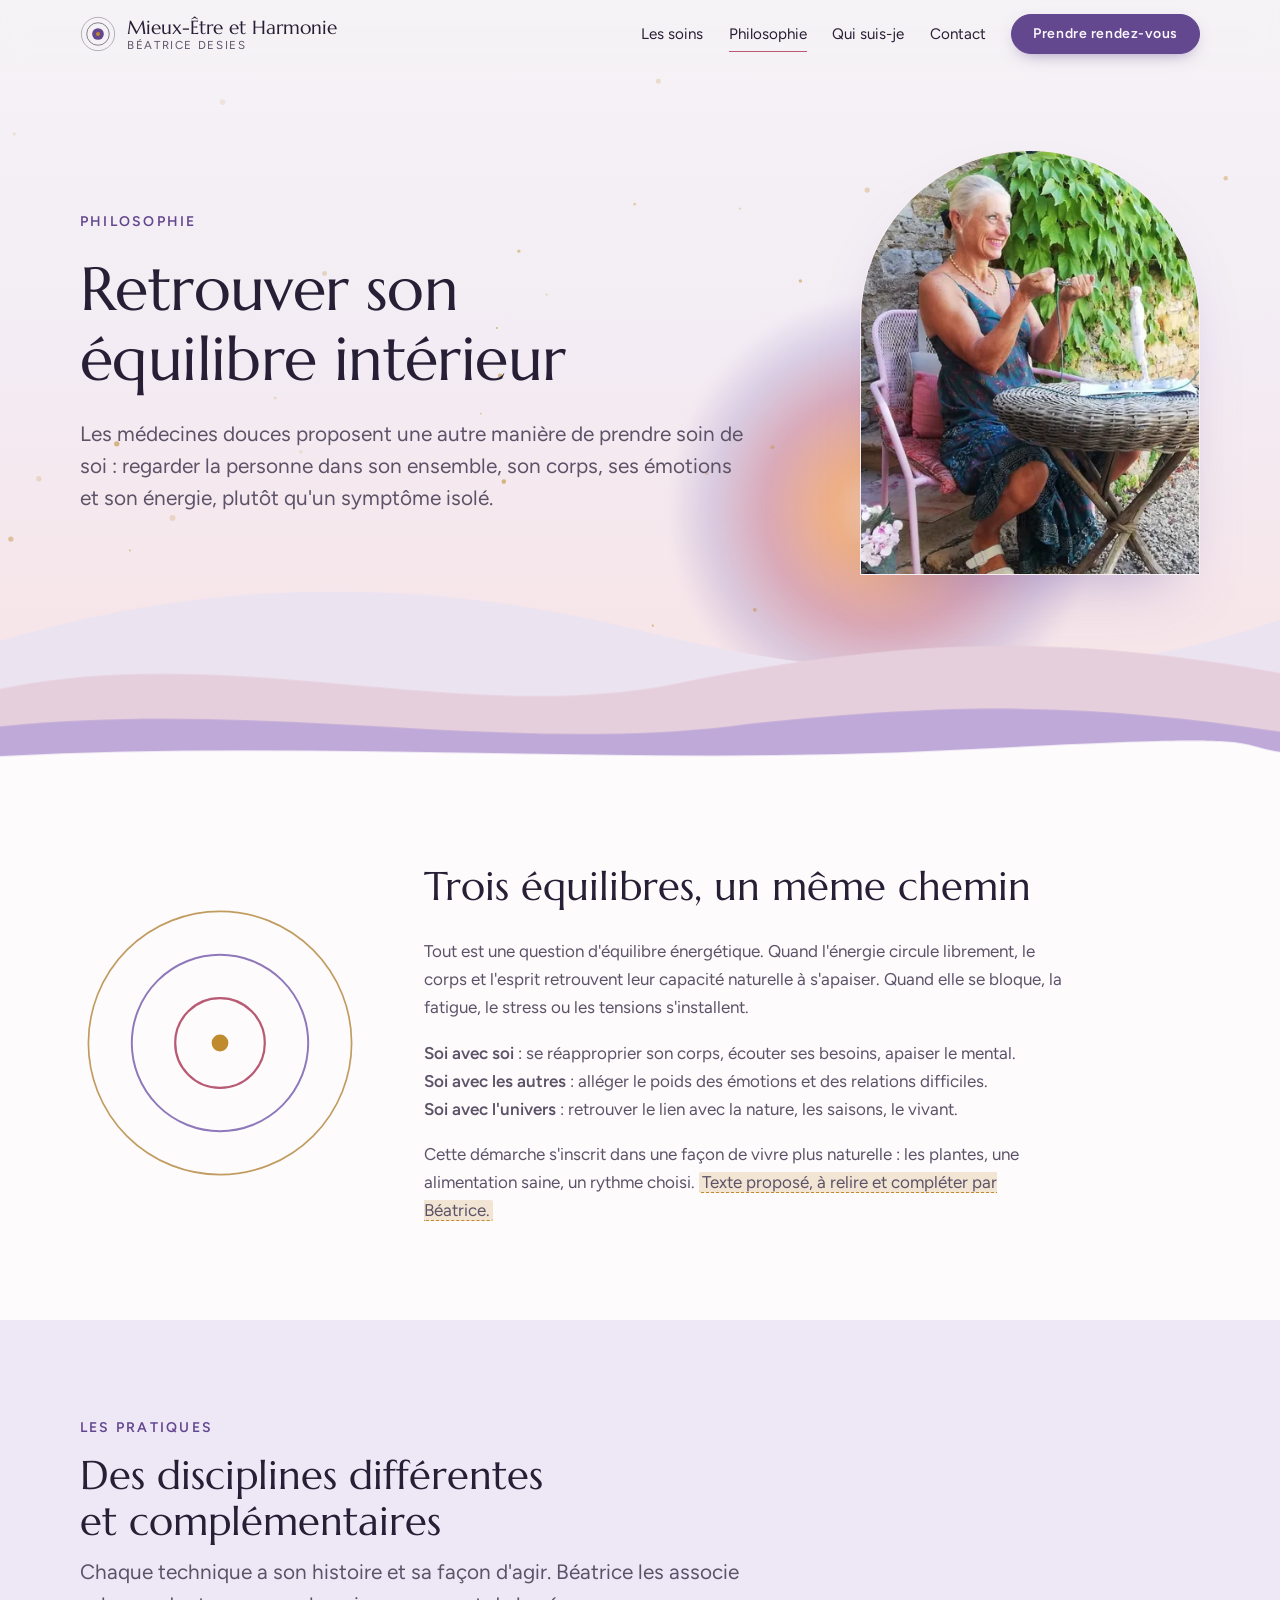
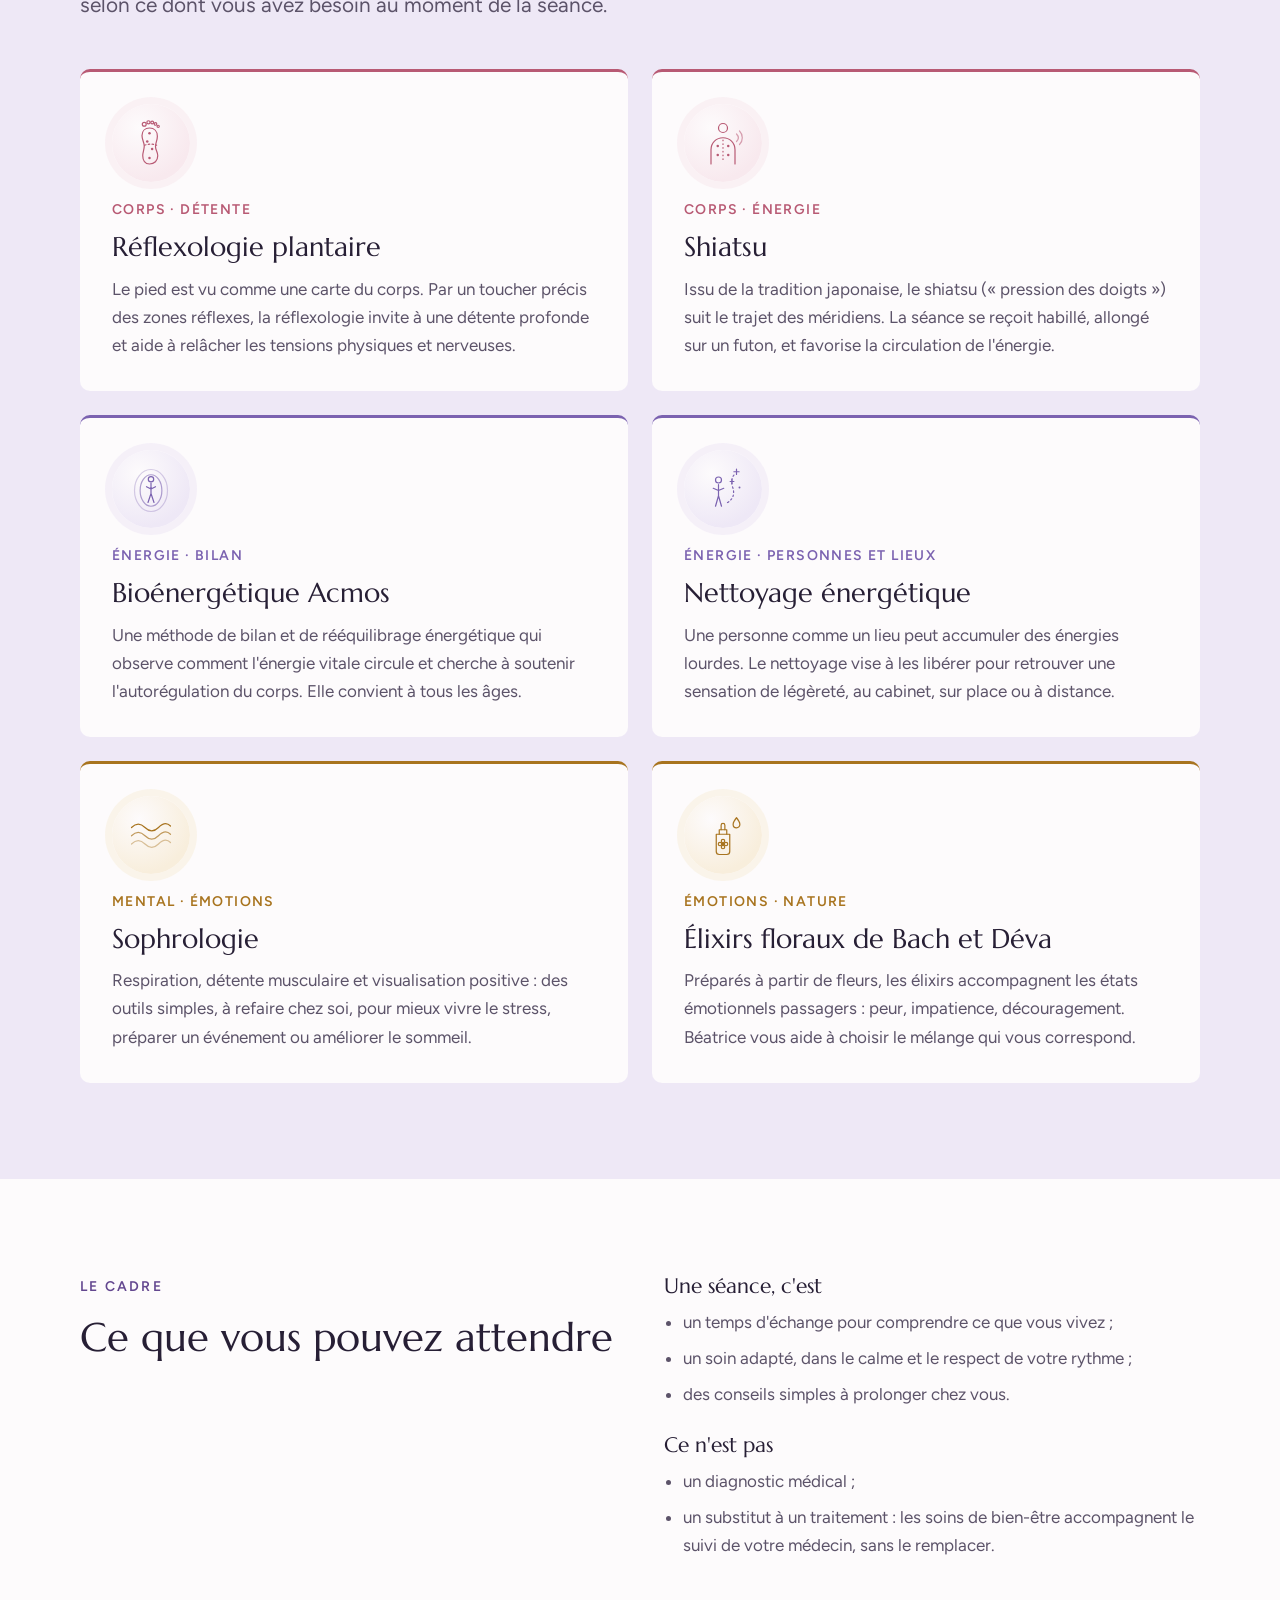
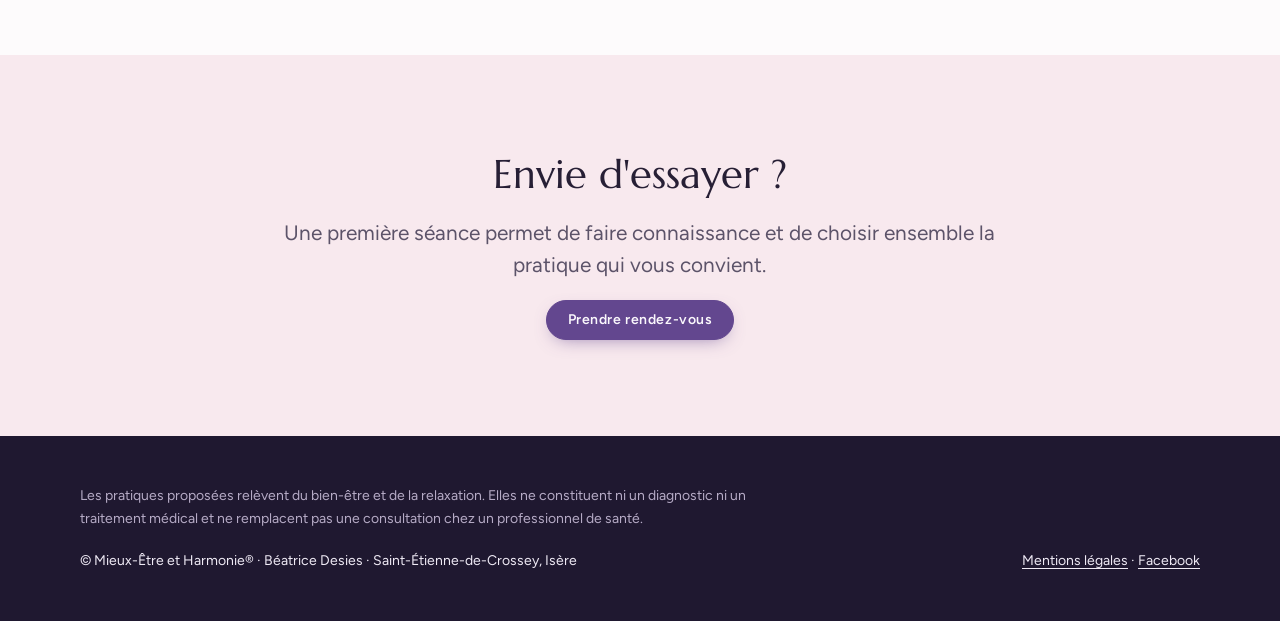
==== commit 8443866f: "Moins de texte, plus de visuels Carte des soins en cartes illustrées (une illustration par pratique)" ====
--- a/philosophie.html
+++ b/philosophie.html
@@ -47,6 +47,7 @@
       <h1 id="titre">Retrouver son équilibre intérieur</h1>
       <p class="lead">Les médecines douces proposent une autre manière de prendre soin de soi : regarder la personne dans son ensemble, son corps, ses émotions et son énergie, plutôt qu'un symptôme isolé.</p>
       </div>
+      <div class="arch"><picture><source type="image/webp" srcset="assets/photos/sourire-jardin-400.webp 400w, assets/photos/sourire-jardin-640.webp 640w" sizes="(max-width: 860px) 230px, 340px"><img src="assets/photos/sourire-jardin-640.jpg" srcset="assets/photos/sourire-jardin-400.jpg 400w, assets/photos/sourire-jardin-640.jpg 640w" sizes="(max-width: 860px) 230px, 340px" width="640" height="800" alt="Béatrice Desies souriante pendant une séance, devant le mur de vigne vierge du cabinet" fetchpriority="high"></picture></div>
     </div>
     <svg class="waves" viewBox="0 0 1440 240" preserveAspectRatio="none" aria-hidden="true">
       <path data-depth="0.18" fill="var(--wave-1)" d="M0 120 C240 60 480 60 720 110 S1200 170 1440 100 V240 H0Z"/>
@@ -86,31 +87,37 @@
       </div>
       <div class="methods">
         <article class="method c-rose reveal" style="--d:0.00s">
+          <div class="illu"><svg viewBox="0 0 64 64" fill="none" stroke="currentColor" stroke-width="1.6" stroke-linecap="round" stroke-linejoin="round" aria-hidden="true"><path d="M30 60c-6 0-9-5-9-11 0-5 2-8 2-13s-3-8-3-14c0-6 4-10 10-10 6.5 0 10.5 4.5 10.5 11 0 5.5-2.5 8.5-2.5 13.5S41 44 41 49c0 6.5-4.5 11-11 11z"/><circle cx="23" cy="7" r="2.6"/><circle cx="28.6" cy="4.4" r="2.1"/><circle cx="33.6" cy="4.6" r="1.9"/><circle cx="38" cy="6.6" r="1.7"/><circle cx="41.6" cy="9.8" r="1.5"/><circle cx="30" cy="19" r="1.7" fill="currentColor" stroke="none"/><circle cx="27" cy="30" r="1.7" fill="currentColor" stroke="none"/><circle cx="33.5" cy="40" r="1.7" fill="currentColor" stroke="none"/><circle cx="30" cy="52" r="1.7" fill="currentColor" stroke="none"/><path d="M23.5 35c5-2 11-2 16 0" stroke-dasharray="2 3"/></svg></div>
           <p class="tag">Corps · Détente</p>
           <h3>Réflexologie plantaire</h3>
           <p>Le pied est vu comme une carte du corps. Par un toucher précis des zones réflexes, la réflexologie invite à une détente profonde et aide à relâcher les tensions physiques et nerveuses.</p>
         </article>
         <article class="method c-rose reveal" style="--d:0.12s">
+          <div class="illu"><svg viewBox="0 0 64 64" fill="none" stroke="currentColor" stroke-width="1.6" stroke-linecap="round" stroke-linejoin="round" aria-hidden="true"><circle cx="32" cy="12" r="6"/><path d="M16 60V41c0-9.5 7-16 16-16s16 6.5 16 16v19"/><path d="M32 28v30" stroke-dasharray="1 4"/><circle cx="25" cy="36" r="1.7" fill="currentColor" stroke="none"/><circle cx="39" cy="36" r="1.7" fill="currentColor" stroke="none"/><circle cx="25" cy="48" r="1.7" fill="currentColor" stroke="none"/><circle cx="39" cy="48" r="1.7" fill="currentColor" stroke="none"/><path d="M50 20c3 3 3 7 0 10M54 16c5 5 5 13 0 18" opacity=".55"/></svg></div>
           <p class="tag">Corps · Énergie</p>
           <h3>Shiatsu</h3>
           <p>Issu de la tradition japonaise, le shiatsu (« pression des doigts ») suit le trajet des méridiens. La séance se reçoit habillé, allongé sur un futon, et favorise la circulation de l'énergie.</p>
         </article>
         <article class="method c-violet reveal" style="--d:0.00s">
+          <div class="illu"><svg viewBox="0 0 64 64" fill="none" stroke="currentColor" stroke-width="1.6" stroke-linecap="round" stroke-linejoin="round" aria-hidden="true"><ellipse cx="32" cy="34" rx="22" ry="28" opacity=".3"/><ellipse cx="32" cy="34" rx="14.5" ry="21" opacity=".6"/><circle cx="32" cy="19" r="3.6"/><path d="M32 24v14M26 29l6 3 6-3M28 50l4-12 4 12"/><circle cx="32" cy="31" r="1.4" fill="currentColor" stroke="none"/></svg></div>
           <p class="tag">Énergie · Bilan</p>
           <h3>Bioénergétique Acmos</h3>
           <p>Une méthode de bilan et de rééquilibrage énergétique qui observe comment l'énergie vitale circule et cherche à soutenir l'autorégulation du corps. Elle convient à tous les âges.</p>
         </article>
         <article class="method c-violet reveal" style="--d:0.12s">
+          <div class="illu"><svg viewBox="0 0 64 64" fill="none" stroke="currentColor" stroke-width="1.6" stroke-linecap="round" stroke-linejoin="round" aria-hidden="true"><circle cx="26" cy="20" r="4"/><path d="M26 26v15M19 31l7 3 7-3M22 55l4-14 4 14"/><path d="M38 50c7-4 10-11 7-20s-1-15 4-19" stroke-dasharray="2 3.5"/><path d="M50 5.5v7.0M46.5 9h7.0"/><path d="M44 19.5v5.0M41.5 22h5.0"/><circle cx="54" cy="30" r="1.3" fill="currentColor" stroke="none"/></svg></div>
           <p class="tag">Énergie · Personnes et lieux</p>
           <h3>Nettoyage énergétique</h3>
           <p>Une personne comme un lieu peut accumuler des énergies lourdes. Le nettoyage vise à les libérer pour retrouver une sensation de légèreté, au cabinet, sur place ou à distance.</p>
         </article>
         <article class="method c-gold reveal" style="--d:0.00s">
+          <div class="illu"><svg viewBox="0 0 64 64" fill="none" stroke="currentColor" stroke-width="1.6" stroke-linecap="round" stroke-linejoin="round" aria-hidden="true"><path d="M6 22c6-6 12-6 18 0s12 6 18 0 12-6 16-2"/><path d="M6 33c6-6 12-6 18 0s12 6 18 0 12-6 16-2" opacity=".7"/><path d="M6 44c6-6 12-6 18 0s12 6 18 0 12-6 16-2" opacity=".42"/></svg></div>
           <p class="tag">Mental · Émotions</p>
           <h3>Sophrologie</h3>
           <p>Respiration, détente musculaire et visualisation positive : des outils simples, à refaire chez soi, pour mieux vivre le stress, préparer un événement ou améliorer le sommeil.</p>
         </article>
         <article class="method c-gold reveal" style="--d:0.12s">
+          <div class="illu"><svg viewBox="0 0 64 64" fill="none" stroke="currentColor" stroke-width="1.6" stroke-linecap="round" stroke-linejoin="round" aria-hidden="true"><path d="M23 31h18v23a4 4 0 0 1-4 4H27a4 4 0 0 1-4-4z"/><path d="M27 31v-6h10v6"/><path d="M29.5 25v-6a2.5 2.5 0 0 1 5 0v6"/><circle cx="32" cy="44" r="1.8" fill="currentColor" stroke="none"/><circle cx="32" cy="40" r="2.3"/><circle cx="36" cy="44" r="2.3"/><circle cx="32" cy="48" r="2.3"/><circle cx="28" cy="44" r="2.3"/><path d="M50 9s-4.5 5.5-4.5 9a4.5 4.5 0 0 0 9 0c0-3.5-4.5-9-4.5-9z"/></svg></div>
           <p class="tag">Émotions · Nature</p>
           <h3>Élixirs floraux de Bach et Déva</h3>
           <p>Préparés à partir de fleurs, les élixirs accompagnent les états émotionnels passagers : peur, impatience, découragement. Béatrice vous aide à choisir le mélange qui vous correspond.</p>
--- a/assets/style.css
+++ b/assets/style.css
@@ -259,29 +259,39 @@
 .quote::before { content: "« "; color: var(--rose); }
 .quote::after { content: " »"; color: var(--rose); }
 
-/* Carte des soins */
-.menu { display: grid; gap: 4rem; }
-.menu-group { display: grid; grid-template-columns: 14rem 1fr; gap: 2rem; }
-.group-head { display: grid; gap: 0.6rem; align-content: start; padding-top: 0.6rem; }
-.group-head h3 { font-family: var(--font-body); font-size: var(--step--1); letter-spacing: 0.16em; text-transform: uppercase; color: var(--c); font-weight: 600; }
-.group-head::before { content: ""; width: 42px; height: 3px; border-radius: 3px; background: var(--c); }
-.group-head p { font-size: var(--step--1); color: var(--ink-soft); }
-.menu-items { display: grid; }
-.soin {
-  display: grid; grid-template-columns: 1fr auto; gap: 0.4rem 2rem; padding: 1.5rem 1rem; margin-inline: -1rem;
-  border-bottom: 1px solid var(--line); border-radius: 4px; position: relative;
-  transition: background .35s, padding .35s var(--ease);
-}
-.soin:first-child { border-top: 1px solid var(--line); }
-.soin::before { content: ""; position: absolute; left: 0; top: 18%; bottom: 18%; width: 2px; background: var(--c); transform: scaleY(0); transition: transform .35s var(--ease); }
-.soin:hover { background: var(--c-soft); padding-left: 1.6rem; }
-.soin:hover::before { transform: scaleY(1); }
-.soin h4 { font-size: var(--step-2); line-height: 1.2; }
-.soin p { color: var(--ink-soft); grid-column: 1; max-width: 36em; }
-.soin .price { grid-column: 2; grid-row: 1 / span 2; text-align: right; font-variant-numeric: tabular-nums; display: grid; align-content: start; gap: 0.2rem; }
-.price b { font-family: var(--font-display); font-weight: 400; font-size: var(--step-2); color: var(--ink); }
-.price small { color: var(--ink-soft); font-size: var(--step--1); }
-.menu-note { color: var(--ink-soft); font-size: var(--step--1); margin-top: 2.5rem; max-width: 46em; }
+/* Carte des soins : cartes illustrées */
+.soins-grid { display: grid; grid-template-columns: repeat(3, minmax(0, 1fr)); gap: 1.2rem; }
+.card {
+  position: relative; overflow: hidden; display: grid; grid-template-rows: auto auto auto 1fr auto; gap: 0.55rem;
+  padding: 1.7rem; border-radius: 18px; background: var(--paper); border: 1px solid var(--line);
+  transition: transform .4s var(--ease), box-shadow .4s, border-color .4s;
+}
+.card::before { content: ""; position: absolute; width: 220px; aspect-ratio: 1; right: -90px; top: -90px; border-radius: 50%;
+  background: radial-gradient(circle, var(--c-soft), transparent 70%); opacity: .9; pointer-events: none; transition: transform .6s var(--ease); }
+.card:hover { transform: translateY(-5px); border-color: color-mix(in srgb, var(--c) 35%, var(--line));
+  box-shadow: 0 24px 50px -30px color-mix(in srgb, var(--c) 75%, transparent); }
+.card:hover::before { transform: scale(1.25); }
+.card > * { position: relative; }
+.illu { width: 78px; height: 78px; border-radius: 50%; display: grid; place-items: center; color: var(--c); margin-bottom: 0.6rem;
+  background: radial-gradient(circle at 35% 30%, var(--paper), var(--c-soft) 72%);
+  box-shadow: 0 0 0 7px color-mix(in srgb, var(--c-soft) 55%, transparent); }
+.illu svg { width: 48px; height: 48px; transition: transform .6s var(--ease); }
+.card:hover .illu svg { transform: scale(1.08); }
+.card-tag { font-size: 0.75rem; letter-spacing: 0.16em; text-transform: uppercase; color: var(--c); font-weight: 600; }
+.card h3 { font-size: 1.45rem; }
+.card > p:not(.card-tag) { color: var(--ink-soft); font-size: 0.98rem; }
+.card-foot { display: flex; flex-wrap: wrap; align-items: baseline; justify-content: space-between; gap: 0.3rem 1rem;
+  border-top: 1px solid var(--line); padding-top: 0.9rem; margin-top: 0.5rem; font-variant-numeric: tabular-nums; }
+.card-foot b { font-family: var(--font-display); font-weight: 400; font-size: 1.6rem; color: var(--ink); }
+.card-foot span { font-size: var(--step--1); color: var(--ink-soft); }
+.card-cta { grid-column: span 2; align-content: center; grid-template-rows: none; gap: 1rem; border: 0; color: var(--on-night);
+  background: radial-gradient(circle at 85% 30%, color-mix(in srgb, var(--rose) 35%, transparent), transparent 40%),
+              radial-gradient(circle at 85% 30%, color-mix(in srgb, var(--violet) 40%, transparent), transparent 62%), var(--night); }
+.card-cta::before { display: none; }
+.card-cta h3 { font-size: var(--step-2); max-width: 18em; }
+.card-cta > p { color: var(--on-night-soft) !important; max-width: 32em; }
+.cta-phone { color: var(--on-night-soft); font-size: var(--step--1); align-self: center; }
+.menu-note { color: var(--ink-soft); font-size: var(--step--1); margin-top: 2rem; max-width: 46em; }
 
 /* Qui suis-je */
 .about { display: grid; grid-template-columns: 0.8fr 1.2fr; gap: 4rem; align-items: center; }
@@ -360,11 +370,12 @@
 .footer-row { display: flex; flex-wrap: wrap; justify-content: space-between; gap: 1rem; }
 
 /* Page Philosophie */
-.page-hero .wrap { padding-block: 5rem 10rem; display: grid; gap: 1.3rem; grid-template-columns: 1fr; }
+.page-hero .wrap { padding-block: 5rem 12rem; }
 .methods { display: grid; grid-template-columns: repeat(2, minmax(0, 1fr)); gap: 1.5rem; }
 .method { display: grid; gap: 0.7rem; align-content: start; padding: 2rem; border-radius: 10px; background: var(--paper); border-top: 3px solid var(--c); transition: transform .35s var(--ease), box-shadow .35s; }
 .method:hover { transform: translateY(-4px); box-shadow: 0 20px 40px -28px color-mix(in srgb, var(--c) 80%, transparent); }
 .method h3 { font-size: var(--step-2); }
+.method .illu { margin-bottom: 0.3rem; }
 .method p { color: var(--ink-soft); }
 .method .tag { font-size: var(--step--1); color: var(--c); letter-spacing: 0.1em; text-transform: uppercase; font-weight: 600; }
 .split { display: grid; grid-template-columns: 1fr 1fr; gap: 3rem; }
@@ -382,7 +393,8 @@
   .hero .wrap { padding-block: 3rem 8rem; gap: 2rem; }
   .arch { max-width: 230px; justify-self: start; }
   .sun { right: 0; bottom: 40px; }
-  .menu-group { grid-template-columns: 1fr; gap: 1rem; }
+  .soins-grid { grid-template-columns: repeat(2, minmax(0, 1fr)); }
+  .card-cta { grid-column: auto; }
   .triad-list, .practical, .methods { grid-template-columns: 1fr; gap: 1.5rem; }
   .triad { gap: 2.5rem; }
   .ripples { width: 190px; }
@@ -394,8 +406,8 @@
   .gallery figure:first-child picture { aspect-ratio: 3 / 4; }
 }
 @media (max-width: 520px) {
-  .soin { grid-template-columns: 1fr; }
-  .soin .price { grid-column: 1; grid-row: auto; text-align: left; grid-auto-flow: column; justify-content: start; align-items: baseline; gap: 0.6rem; }
+  .soins-grid { grid-template-columns: 1fr; }
+  .card-cta { grid-column: auto; }
   .field-row { grid-template-columns: 1fr; }
   .contact dl { grid-template-columns: 1fr; gap: 0.2rem; }
   .contact dd { margin-bottom: 0.8rem; }
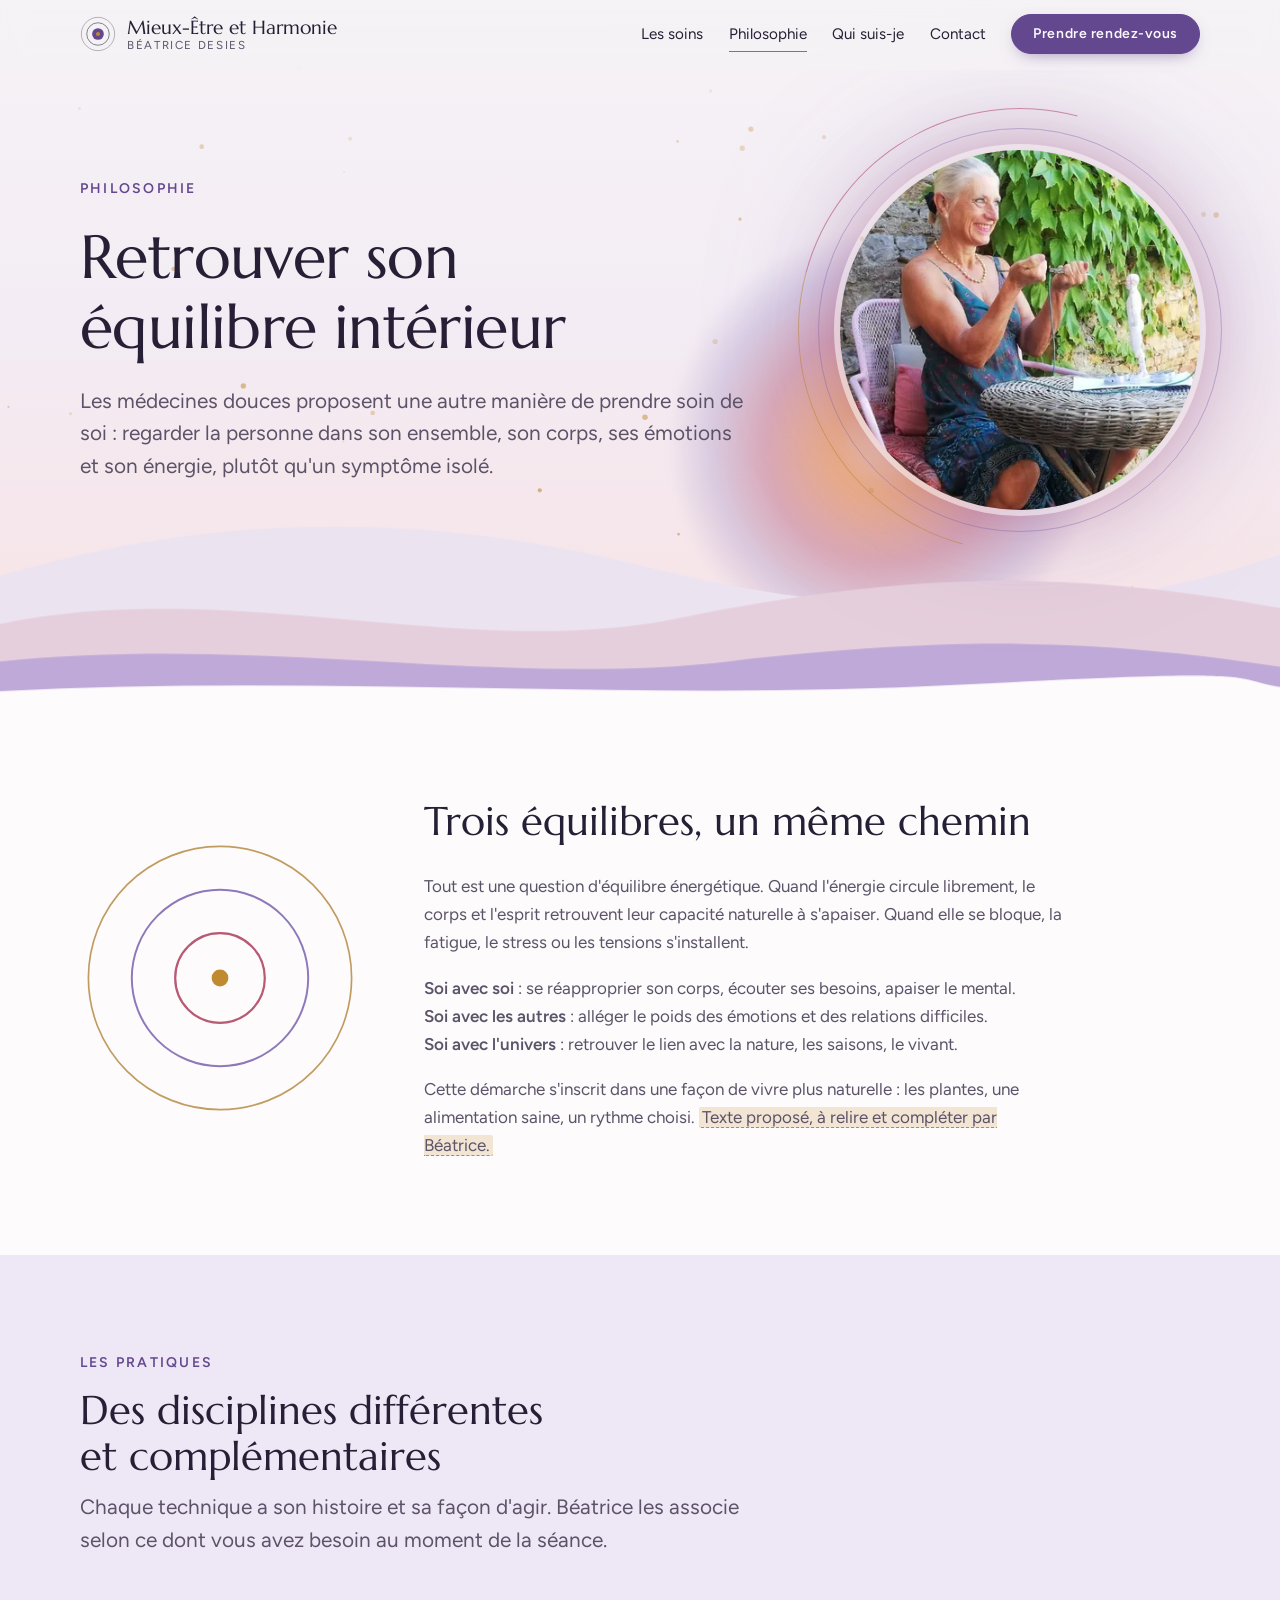
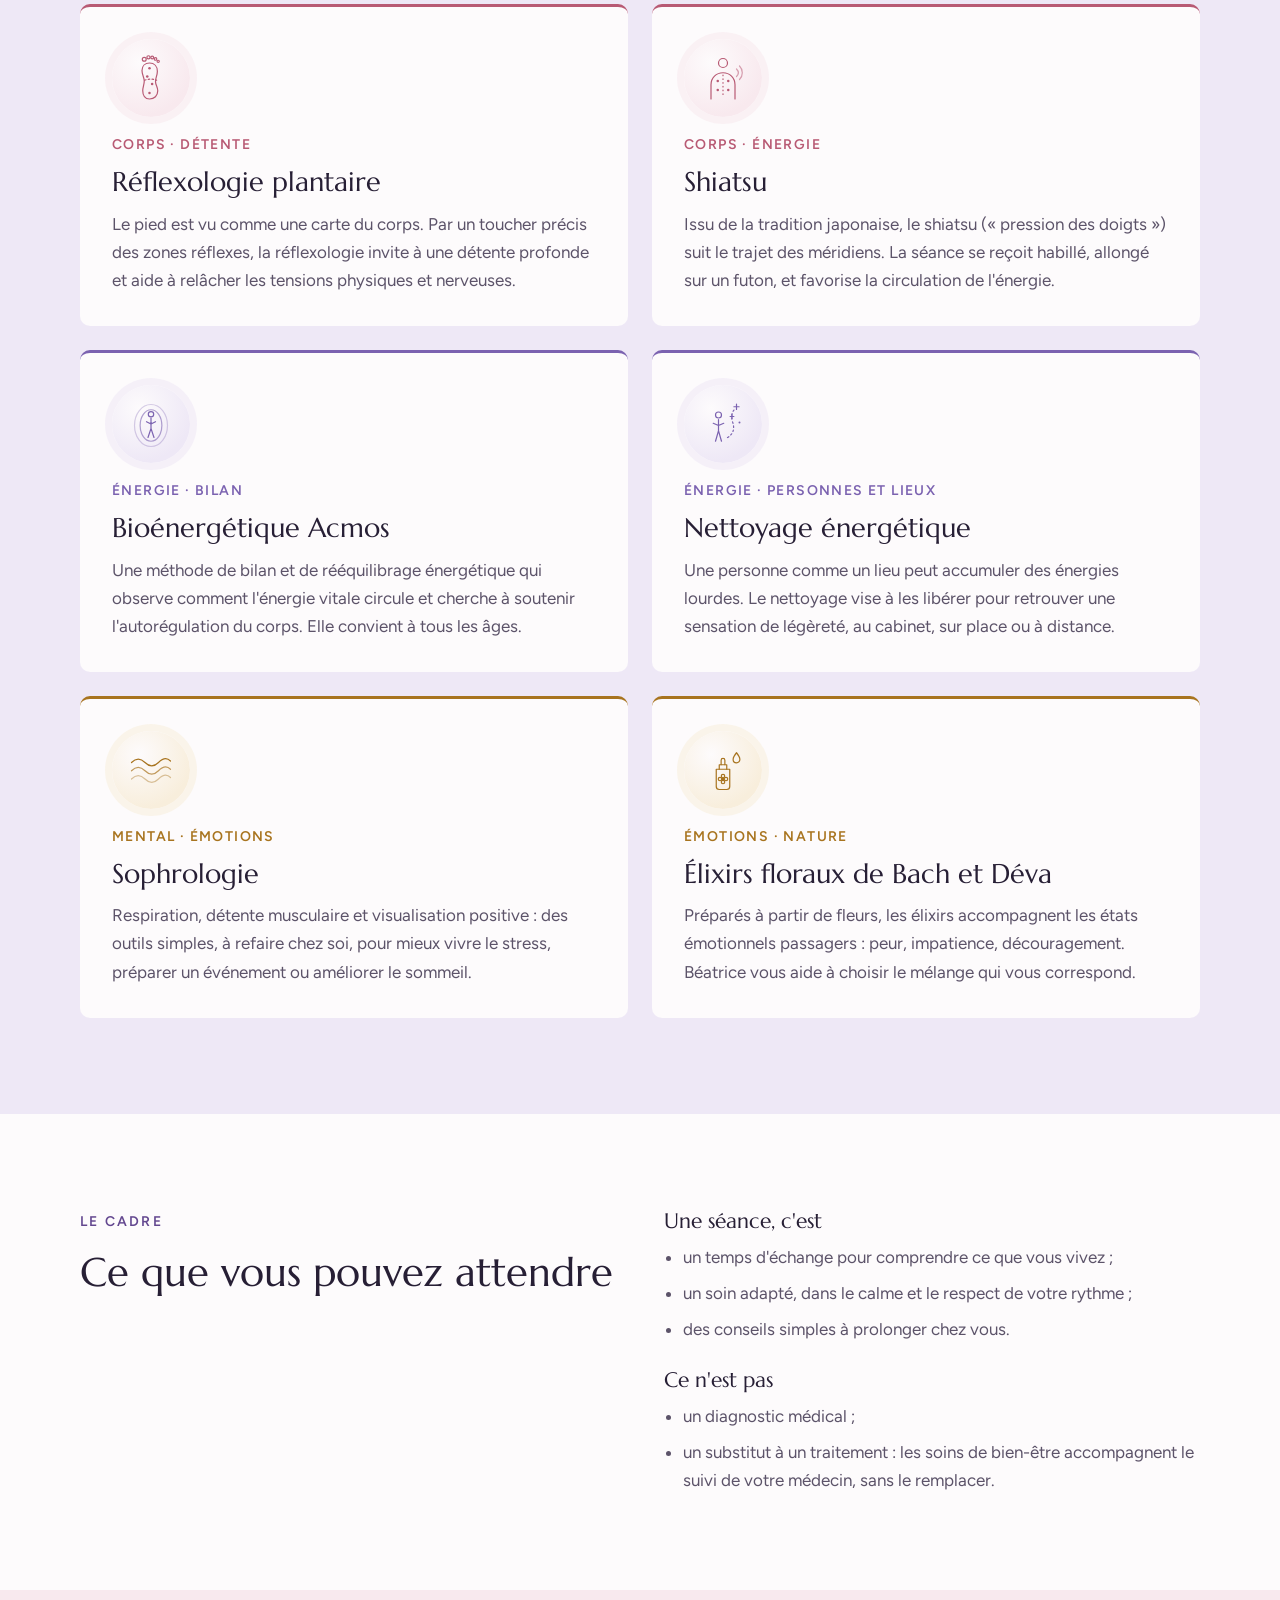
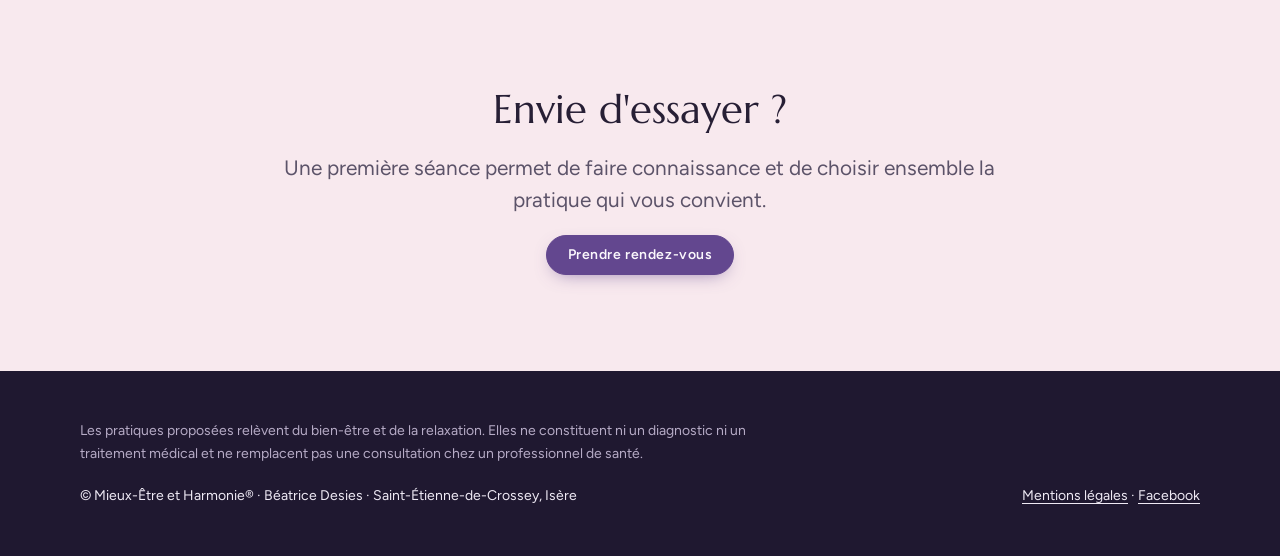
==== commit a41cb7e8: "Photos dans une sphère avec halo au lieu du cadre en arche Le cercle reprend la boule d'énergie et l" ====
--- a/philosophie.html
+++ b/philosophie.html
@@ -47,7 +47,7 @@
       <h1 id="titre">Retrouver son équilibre intérieur</h1>
       <p class="lead">Les médecines douces proposent une autre manière de prendre soin de soi : regarder la personne dans son ensemble, son corps, ses émotions et son énergie, plutôt qu'un symptôme isolé.</p>
       </div>
-      <div class="arch"><picture><source type="image/webp" srcset="assets/photos/sourire-jardin-400.webp 400w, assets/photos/sourire-jardin-640.webp 640w" sizes="(max-width: 860px) 230px, 340px"><img src="assets/photos/sourire-jardin-640.jpg" srcset="assets/photos/sourire-jardin-400.jpg 400w, assets/photos/sourire-jardin-640.jpg 640w" sizes="(max-width: 860px) 230px, 340px" width="640" height="800" alt="Béatrice Desies souriante pendant une séance, devant le mur de vigne vierge du cabinet" fetchpriority="high"></picture></div>
+      <div class="orb-photo" style="--focus: 45% 22%"><picture><source type="image/webp" srcset="assets/photos/sourire-jardin-400.webp 400w, assets/photos/sourire-jardin-640.webp 640w" sizes="(max-width: 860px) 230px, 340px"><img src="assets/photos/sourire-jardin-640.jpg" srcset="assets/photos/sourire-jardin-400.jpg 400w, assets/photos/sourire-jardin-640.jpg 640w" sizes="(max-width: 860px) 230px, 340px" width="640" height="800" alt="Béatrice Desies souriante pendant une séance, devant le mur de vigne vierge du cabinet" fetchpriority="high"></picture></div>
     </div>
     <svg class="waves" viewBox="0 0 1440 240" preserveAspectRatio="none" aria-hidden="true">
       <path data-depth="0.18" fill="var(--wave-1)" d="M0 120 C240 60 480 60 720 110 S1200 170 1440 100 V240 H0Z"/>
--- a/assets/style.css
+++ b/assets/style.css
@@ -186,35 +186,36 @@
 .hero-text > :nth-child(4) { animation-delay: .36s; }
 .hero-text > :nth-child(5) { animation-delay: .48s; }
 @keyframes fadeUp { from { opacity: 0; transform: translateY(18px); } }
-.arch {
-  aspect-ratio: 4 / 5; width: 100%; max-width: 340px; justify-self: end;
-  border-radius: 999px 999px var(--radius) var(--radius);
-  background:
-    radial-gradient(circle at 50% 30%, color-mix(in srgb, var(--orb) 70%, transparent), transparent 55%),
-    linear-gradient(175deg, var(--violet-soft), color-mix(in srgb, var(--wave-2) 80%, var(--rose-soft)));
-  display: grid; place-items: end center; padding: 1.5rem; text-align: center;
-  color: var(--ink); font-size: var(--step--1); border: 1px solid color-mix(in srgb, var(--paper) 60%, transparent);
-  box-shadow: 0 30px 60px -30px color-mix(in srgb, var(--violet) 50%, transparent);
-  animation: fadeUp 1.2s .3s var(--ease) both;
-}
-.arch { padding: 0; overflow: hidden; }
-.arch picture, .portrait picture { display: block; width: 100%; height: 100%; }
-.arch img, .portrait img, .gallery img { width: 100%; height: 100%; object-fit: cover; }
-.arch img { object-position: 50% 30%; transition: transform 6s var(--ease); }
-.arch:hover img { transform: scale(1.04); }
+/* Photos dans une sphère : le cercle reprend la boule d'énergie et les ondes du logo,
+   entouré d'un halo coloré et de deux orbites fines au lieu d'un cadre. */
+.orb-photo { position: relative; margin: 0; width: 100%; max-width: 360px; aspect-ratio: 1; justify-self: end; }
+.orb-photo picture {
+  position: absolute; inset: 0; display: block; border-radius: 50%; overflow: hidden; z-index: 1;
+  box-shadow: 0 0 0 6px color-mix(in srgb, var(--paper) 55%, transparent),
+              0 0 70px -6px color-mix(in srgb, var(--rose) 50%, transparent),
+              0 0 140px -20px color-mix(in srgb, var(--violet) 55%, transparent);
+}
+.orb-photo::before, .orb-photo::after { content: ""; position: absolute; border-radius: 50%; pointer-events: none; }
+.orb-photo::before { inset: -22px; border: 1px solid color-mix(in srgb, var(--violet) 40%, transparent); }
+.orb-photo::after { inset: -42px; border: 1.5px solid transparent; transform: rotate(-30deg);
+  border-top-color: color-mix(in srgb, var(--rose) 65%, transparent); border-left-color: color-mix(in srgb, var(--amber) 55%, transparent); }
+.orb-photo img { width: 100%; height: 100%; object-fit: cover; object-position: var(--focus, 50% 35%); transition: transform 6s var(--ease); }
+.orb-photo:hover img { transform: scale(1.05); }
+.hero .orb-photo { animation: fadeUp 1.2s .3s var(--ease) both; }
+.gallery img { width: 100%; height: 100%; object-fit: cover; }
 
 /* Portrait (Qui suis-je) */
-.portrait { margin: 0; position: relative; aspect-ratio: 4 / 5; max-width: 100%; border-radius: 220px 220px var(--radius) var(--radius); overflow: hidden;
-  box-shadow: 0 30px 60px -34px color-mix(in srgb, var(--rose) 70%, transparent); }
-.portrait figcaption { position: absolute; left: 50%; bottom: 1rem; transform: translateX(-50%); white-space: nowrap;
-  background: color-mix(in srgb, var(--paper) 88%, transparent); color: var(--ink); font-size: var(--step--1); padding: 0.35em 0.9em; border-radius: 999px; }
+.portrait { justify-self: center; max-width: 400px; }
+.portrait figcaption { position: absolute; left: 50%; bottom: -0.6rem; transform: translateX(-50%); white-space: nowrap; z-index: 2;
+  background: var(--paper); color: var(--ink); font-size: var(--step--1); padding: 0.4em 1em; border-radius: 999px;
+  box-shadow: 0 6px 20px -10px color-mix(in srgb, var(--violet) 60%, transparent); }
 
 /* Galerie : trois photos décalées */
 .gallery { display: grid; grid-template-columns: 1.35fr 1fr 1fr; gap: 1.2rem; align-items: start; }
 .gallery figure { margin: 0; display: grid; gap: 0.7rem; min-width: 0; }
 .gallery figure:nth-child(2) { margin-top: 3.5rem; }
 .gallery figure:nth-child(3) { margin-top: 1.5rem; }
-.gallery picture { display: block; aspect-ratio: 3 / 4; overflow: hidden; border-radius: 10px; }
+.gallery picture { display: block; aspect-ratio: 3 / 4; overflow: hidden; border-radius: 28px; }
 .gallery figure:first-child picture { aspect-ratio: 4 / 5; }
 .gallery img { transition: transform 1.2s var(--ease); }
 .gallery figure:hover img { transform: scale(1.05); }
@@ -225,7 +226,7 @@
 
 /* Sections */
 section { scroll-margin-top: 80px; }
-.band { padding-block: 6rem; position: relative; }
+.band { padding-block: 6rem; position: relative; overflow-x: clip; }
 .band-paper { background: var(--paper); }
 .band-rose { background: var(--rose-soft); }
 .band-lilac { background: var(--violet-soft); }
@@ -391,7 +392,9 @@
 @media (max-width: 860px) {
   .hero .wrap, .about, .booking, .contact, .triad, .split { grid-template-columns: 1fr; }
   .hero .wrap { padding-block: 3rem 8rem; gap: 2rem; }
-  .arch { max-width: 230px; justify-self: start; }
+  .hero .orb-photo { max-width: 240px; justify-self: center; }
+  .orb-photo::before { inset: -12px; }
+  .orb-photo::after { inset: -24px; }
   .sun { right: 0; bottom: 40px; }
   .soins-grid { grid-template-columns: repeat(2, minmax(0, 1fr)); }
   .card-cta { grid-column: auto; }
@@ -399,7 +402,7 @@
   .triad { gap: 2.5rem; }
   .ripples { width: 190px; }
   .band { padding-block: 4.5rem; }
-  .portrait { max-width: 300px; }
+  .portrait { max-width: 280px; }
   .gallery { grid-auto-flow: column; grid-template-columns: none; grid-auto-columns: 78%; overflow-x: auto; scroll-snap-type: x mandatory; padding-bottom: 0.6rem; }
   .gallery figure { scroll-snap-align: start; }
   .gallery figure:nth-child(n) { margin-top: 0; }
